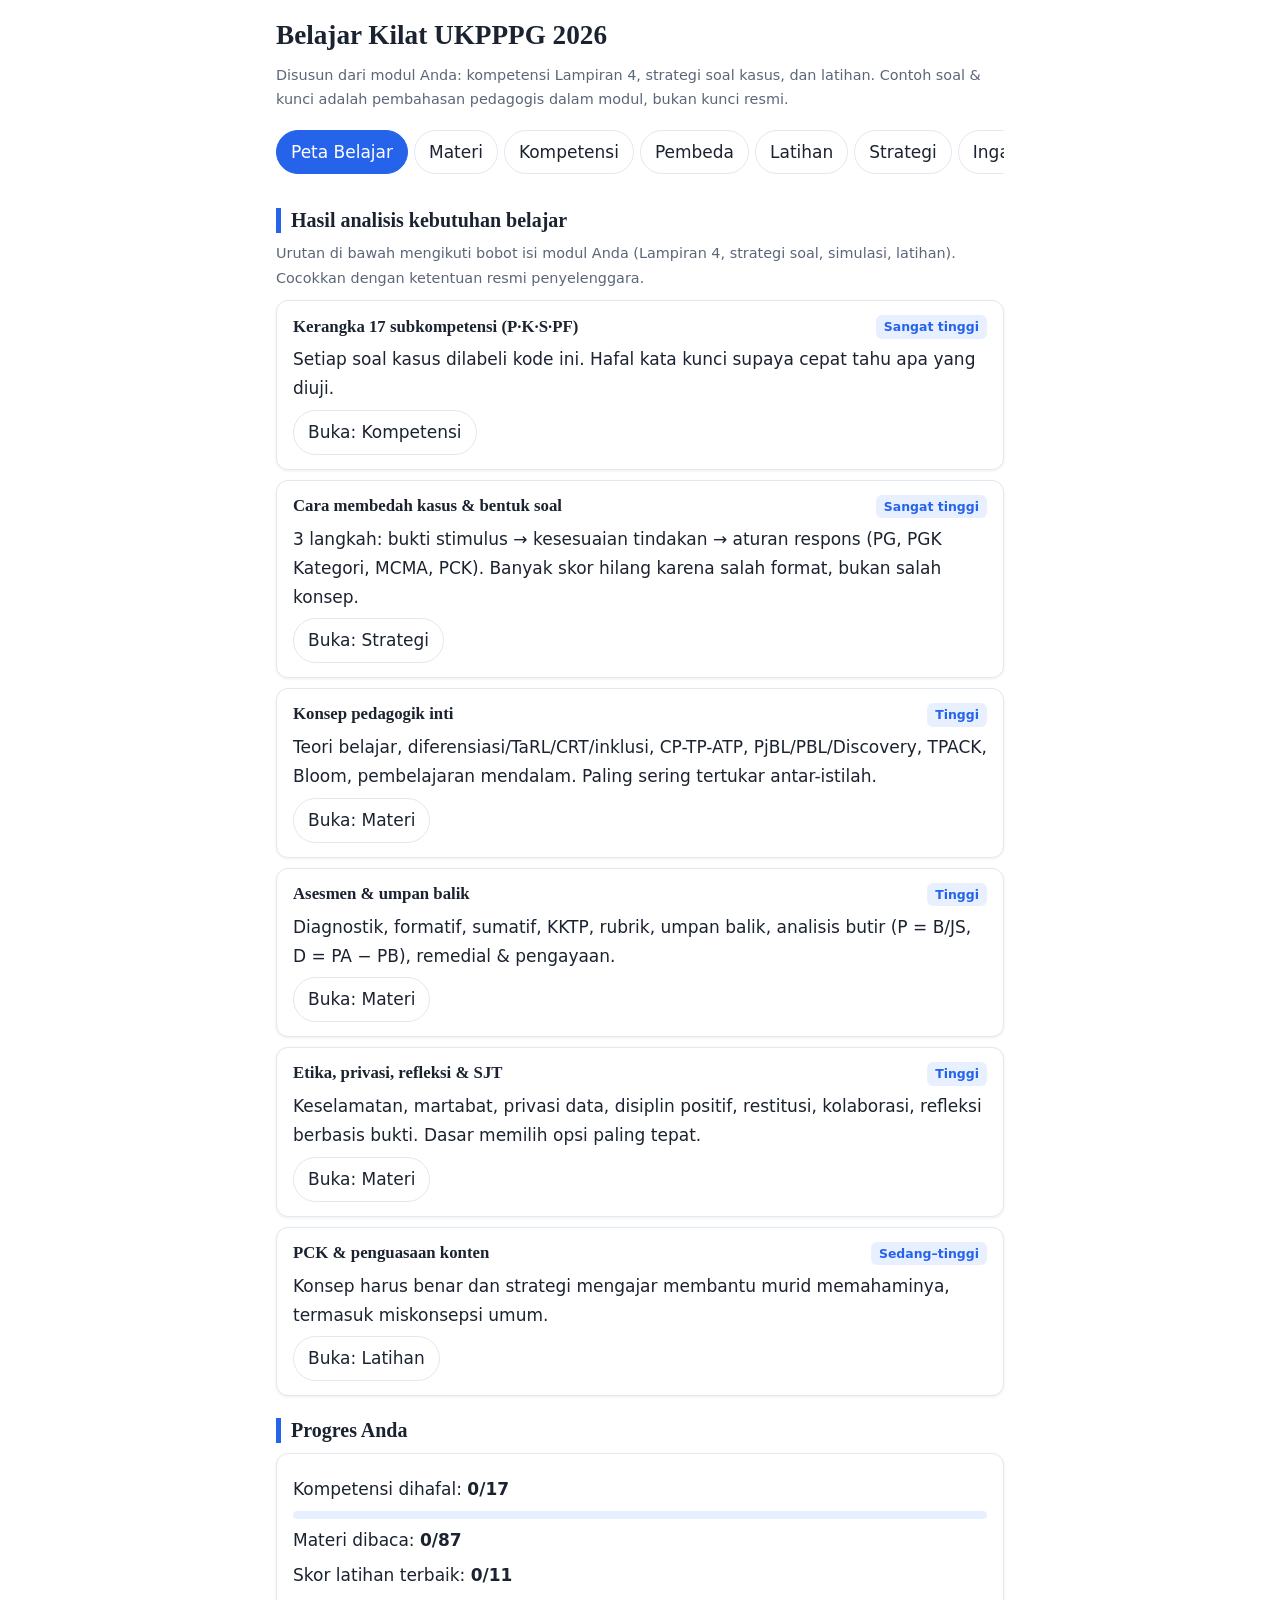
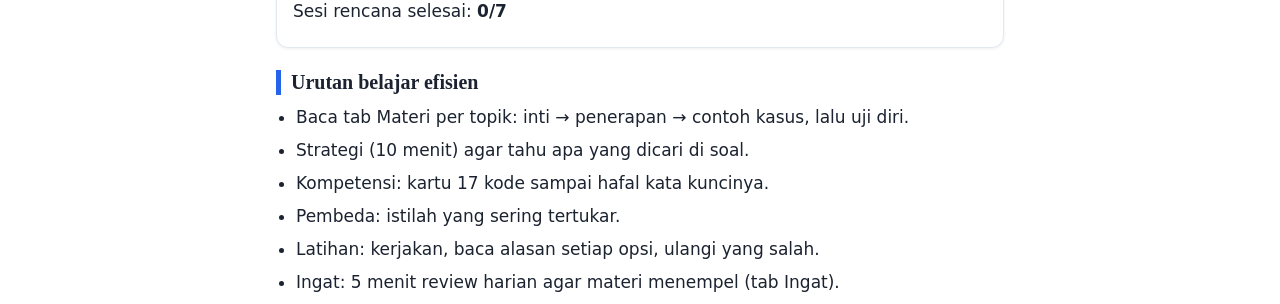
==== utbk.html @ c872ee2a "t" ====
<!doctype html>
<html lang="id"><head><meta charset="utf-8">
<meta name="viewport" content="width=device-width, initial-scale=1, viewport-fit=cover">
<title>Belajar Kilat UKPPPG 2026</title>
<style>
:root{--bg:#fff;--sf:#fff;--tx:#1b2330;--mu:#5b6678;--ac:#2563eb;--as:#e8f0ff;--bd:#e2e8f0;--ok:#15803d;--no:#b42318;--am:#fff8d6;color-scheme:light;box-sizing:border-box;padding-top:env(safe-area-inset-top,0px);padding-bottom:env(safe-area-inset-bottom,0px)}
*,*:before,*:after{box-sizing:inherit}
html{scroll-padding-top:env(safe-area-inset-top,0px)}
body{margin:0;background:#fff;color:var(--tx);font:17px/1.7 system-ui,-apple-system,"Segoe UI",Roboto,sans-serif}
main,header{max-width:760px;margin:0 auto;padding:0 16px}
h1,h2,h3{font-family:Georgia,"Times New Roman",serif;line-height:1.25;margin:.2em 0 .4em}
h1{font-size:1.7rem;margin-top:18px}h2{font-size:1.25rem;margin-top:22px}h3{font-size:1.05rem}
p{margin:.4em 0}.mu{color:var(--mu);font-size:.9rem}
nav{display:flex;gap:6px;overflow-x:auto;padding:12px 0}
nav button,.chip,.btn{font:inherit;border:1px solid var(--bd);background:var(--sf);color:var(--tx);border-radius:999px;padding:7px 14px;cursor:pointer;white-space:nowrap}
nav button[aria-selected="true"],.chip.on,.btn.p{background:var(--ac);color:var(--bg);border-color:var(--ac)}
:focus-visible{outline:3px solid var(--ac);outline-offset:2px}
.card{background:var(--sf);border:1px solid var(--bd);border-radius:12px;padding:14px 16px;margin:10px 0}
.row{display:flex;gap:8px;flex-wrap:wrap;align-items:center}
.bar{height:8px;background:var(--as);border-radius:9px;overflow:hidden}.bar i{display:block;height:100%;background:var(--ac)}
.tag{font-size:.78rem;border-radius:6px;padding:1px 8px;background:var(--as);color:var(--ac);font-weight:600}
.fc{min-height:150px;cursor:pointer;display:flex;flex-direction:column;justify-content:center;text-align:center;width:100%;font:inherit;color:var(--tx)}
.fc.back{background:var(--am)}.big{font-size:1.5rem;font-family:Georgia,serif;font-weight:700}
.opt{display:flex;gap:10px;align-items:flex-start;padding:10px 12px;margin:6px 0;border:1px solid var(--bd);border-radius:10px;cursor:pointer;background:var(--sf)}
.opt input{margin-top:5px}.opt.ok{border-color:var(--ok);background:color-mix(in srgb,var(--ok) 14%,var(--sf))}.opt.no{border-color:var(--no);background:color-mix(in srgb,var(--no) 14%,var(--sf))}
.exp{border-left:4px solid var(--ac);background:var(--as);padding:10px 12px;border-radius:0 8px 8px 0;margin-top:10px}
ul{padding-left:20px;margin:.4em 0}li{margin:.25em 0}
.wrap{overflow-x:auto}table{border-collapse:collapse;width:100%;font-size:.92rem}td,th{border:1px solid var(--bd);padding:6px 8px;text-align:left;vertical-align:top}
input[type=search]{width:100%;font:inherit;padding:10px 12px;border:1px solid var(--bd);border-radius:10px;background:var(--sf);color:var(--tx)}
.fc2{display:flex;flex-direction:column;gap:2px;width:100%;text-align:left;font:inherit;color:var(--tx);cursor:pointer}


.blk{--c:#64748b;--b:#f1f5f9;background:var(--b);border:1px solid color-mix(in srgb,var(--c) 25%,#fff);border-left:6px solid var(--c);border-radius:12px;padding:12px 14px;margin:14px 0}
.blk p{margin:.2em 0}.blk b:not(.lb){color:var(--c)}
.blk .lb{display:inline-block;background:var(--c);color:#fff;font-size:.8rem;font-weight:700;padding:2px 12px;border-radius:999px;margin-bottom:8px}
.blk.def{--c:#2563eb;--b:#eaf1ff}.blk.def p{font-size:1.06rem;font-weight:600}
.blk.tuj{--c:#7c3aed;--b:#f3edff}.blk.cara{--c:#d97706;--b:#fff4e1}.blk.contoh{--c:#15803d;--b:#e8f8ee}
.blk.cat{--c:#a16207;--b:#fff9d9}.blk.ok{--c:#15803d;--b:#e8f8ee}.blk.no{--c:#dc2626;--b:#feecec}
.blk:not([class*=" "]){--c:#0e7490;--b:#e4f6f9}
.def .lb::before{content:"\1F4A1  "}.tuj .lb::before{content:"\1F3AF  "}.cara .lb::before{content:"\1F6E0  "}
.contoh .lb::before{content:"\1F9E9  "}.cat .lb::before{content:"\1F4CC  "}.ok .lb::before{content:"\2705  "}.no .lb::before{content:"\26D4  "}
.blk ul{padding-left:20px}.blk li::marker{color:var(--c)}
.st{counter-reset:s;list-style:none;padding:0;margin:.3em 0}
.st li{counter-increment:s;position:relative;padding:3px 0 3px 38px;margin:8px 0}
.st li::before{content:counter(s);position:absolute;left:0;top:3px;width:28px;height:28px;border-radius:50%;background:var(--c);color:#fff;font-weight:700;text-align:center;line-height:28px;font-size:.85rem}
.lg{display:flex;flex-wrap:wrap;gap:6px;margin:10px 0;font-size:.78rem}.lg span{padding:2px 10px;border-radius:999px;font-weight:600}
.lg .def{background:#eaf1ff;color:#2563eb}.lg .tuj{background:#f3edff;color:#7c3aed}.lg .cara{background:#fff4e1;color:#b45309}.lg .contoh{background:#e8f8ee;color:#15803d}.lg .cat{background:#fff9d9;color:#a16207}
.hide .blk{filter:blur(7px);cursor:pointer}.hide .blk.rev{filter:none}.rd h4{margin:20px 0 4px;font-family:Georgia,serif;color:var(--ac)}
h2{border-left:5px solid var(--ac);padding-left:10px}.card{box-shadow:0 1px 3px rgba(15,23,42,.07)}
th{background:#eaf1ff;color:#1e40af}tr:nth-child(even) td{background:#f8fafc}td:first-child{font-weight:600}
.btn,nav button{min-height:44px}.chip{min-height:40px}.rd+.row .btn{flex:1}
@media(max-width:600px){h1{font-size:1.45rem}main,header{padding:0 14px}.opt{padding:12px}}
</style></head><body>
<header><h1>Belajar Kilat UKPPPG 2026</h1>
<p class="mu">Disusun dari modul Anda: kompetensi Lampiran 4, strategi soal kasus, dan latihan. Contoh soal & kunci adalah pembahasan pedagogis dalam modul, bukan kunci resmi.</p>
<nav id="nav" role="tablist"></nav></header>
<main id="v"></main>
<script>
var S={k:{},s:{},b:0};try{S=Object.assign(S,JSON.parse(localStorage.getItem("u26")||"{}"))}catch(e){}
function sv(){try{localStorage.setItem("u26",JSON.stringify(S))}catch(e){}}
var $=function(s){return document.querySelector(s)};

var A=[
["Kerangka 17 subkompetensi (P·K·S·PF)","Setiap soal kasus dilabeli kode ini. Hafal kata kunci supaya cepat tahu apa yang diuji.","Sangat tinggi","Kompetensi"],
["Cara membedah kasus & bentuk soal","3 langkah: bukti stimulus → kesesuaian tindakan → aturan respons (PG, PGK Kategori, MCMA, PCK). Banyak skor hilang karena salah format, bukan salah konsep.","Sangat tinggi","Strategi"],
["Konsep pedagogik inti","Teori belajar, diferensiasi/TaRL/CRT/inklusi, CP-TP-ATP, PjBL/PBL/Discovery, TPACK, Bloom, pembelajaran mendalam. Paling sering tertukar antar-istilah.","Tinggi","Materi"],
["Asesmen & umpan balik","Diagnostik, formatif, sumatif, KKTP, rubrik, umpan balik, analisis butir (P = B/JS, D = PA − PB), remedial & pengayaan.","Tinggi","Materi"],
["Etika, privasi, refleksi & SJT","Keselamatan, martabat, privasi data, disiplin positif, restitusi, kolaborasi, refleksi berbasis bukti. Dasar memilih opsi paling tepat.","Tinggi","Materi"],
["PCK & penguasaan konten","Konsep harus benar dan strategi mengajar membantu murid memahaminya, termasuk miskonsepsi umum.","Sedang–tinggi","Latihan"]];

var K=[
["P.1","Konseptual — kontekstual — reflektif","Murid menyusun, menguji, memperbaiki instruksi, bukan hafal definisi.","P"],
["P.2","Keragaman — kebutuhan — potensi — model pembelajaran","Dukungan berbeda, tujuan tetap sama.","P"],
["P.3","Berkesadaran — bermakna — menggembirakan","Pembuka dengan kasus nyata (mis. phishing fiktif).","P"],
["P.4","TIK kritis-kreatif — akses — pemahaman — literasi digital","Unplugged dulu bila perangkat terbatas; teknologi mengikuti tujuan.","P"],
["P.5","Karakteristik murid — sumber belajar — lingkungan — kearifan lokal","Foto/catatan sawah menggantikan kunjungan, tujuan tidak diganti.","P"],
["P.6","Asesmen berkelanjutan — kebutuhan — umpan balik — hasil belajar","Umpan balik spesifik dan privat, lalu cek ulang.","P"],
["K.1","Etika — keteladanan — spiritual, moral, emosional — keberagaman","Hentikan ejekan dengan tenang, pulihkan rasa aman.","K"],
["K.2","Refleksi — growth mindset — belajar sepanjang hayat","Telaah pola jawaban, ubah strategi, coba lagi.","K"],
["K.3","Keputusan konsisten — potensi — budaya belajar","Keputusan konsisten yang menumbuhkan budaya belajar murid.","K"],
["S.1","Komunikasi inklusif — empatik — efektif","Instruksi bertahap lisan + tulisan/visual, cek pemahaman.","S"],
["S.2","Kolaborasi — murid — pendidik — keluarga — masyarakat","Hubungi wali secara pribadi, koordinasi dengan wali kelas.","S"],
["S.3","Organisasi profesi — komunitas belajar — pengembangan profesi","MGMP, lesson study, berbagi praktik baik.","S"],
["PF.1","Tujuan pendidikan — satuan pendidikan","Rancangan selaras tujuan satuan pendidikan yang diampu.","PF"],
["PF.2","Penguasaan disiplin ilmu — materi mendalam","Konsep akurat, bedakan data/informasi/algoritma/program.","PF"],
["PF.3","Potensi dan kebutuhan murid — karakteristik materi — konteks lokal","Petakan kesiapan murid sebelum memilih strategi.","PF"],
["PF.4","Kurikulum — adaptif — kontekstual — perkembangan zaman","Adaptasi sumber & konteks, kompetensi sasaran dipertahankan.","PF"],
["PF.5","Praktik profesional — konseptual — empiris — kreatif — inovatif","Coba, kumpulkan bukti, perbaiki (mis. PTK).","PF"]];

var D=[
["Diferensiasi vs TaRL","Diferensiasi: sesuaikan konten, proses, produk, lingkungan. TaRL: mulai dari level kemampuan aktual; kelompok fleksibel."],
["CRT vs inklusi","CRT: menautkan belajar dengan budaya & pengalaman murid. Inklusi: menghilangkan hambatan agar semua dapat berpartisipasi."],
["PjBL vs PBL vs Discovery","PjBL: proyek/produk. PBL: penyelidikan masalah autentik. Discovery: menemukan konsep (stimulasi → generalisasi)."],
["Diagnostik vs formatif","Diagnostik: memetakan kondisi awal/kebutuhan. Formatif: memantau proses dan menentukan langkah berikutnya."],
["Formatif vs sumatif","Formatif memperbaiki proses belajar. Sumatif menilai capaian di akhir lingkup/periode."],
["Rubrik analitik vs holistik","Analitik: tiap kriteria dinilai terpisah. Holistik: satu penilaian kualitas keseluruhan."],
["Akomodasi vs modifikasi","Akomodasi: ubah akses/cara tanpa mengubah kompetensi inti. Modifikasi: ubah target/kompleksitas."],
["Refleksi vs PTK","Refleksi: meninjau praktik. PTK: penyelidikan sistematis (rencana–tindakan–pengamatan–refleksi) dengan data."],
["Disiplin positif vs restitusi","Disiplin positif: pendekatan luas pembinaan perilaku. Restitusi: strategi pemulihan di dalamnya."],
["CP vs TP vs ATP","CP: kompetensi akhir fase. TP: tujuan per pembelajaran. ATP: urutan TP menuju CP."],
["Pengukuran vs penilaian vs asesmen vs evaluasi","Skor → makna berdasar kriteria → pengumpulan & penggunaan bukti → penilaian mutu proses/program."],
["TPACK","CK materi + PK pedagogi + TK teknologi. Teknologi dipilih karena tujuan & cara belajar, bukan karena menarik."]];

var Q=[
["pg","Simulasi 1 · P.1, PF.2, PCK","Murid mengira massa tumbuhan terutama berasal dari tanah. Guru ingin murid merevisi penjelasannya berdasarkan bukti. Tindakan paling tepat:",
["Memberi definisi fotosintesis lalu meminta hafal persamaan reaksinya.","Membandingkan data massa kering tumbuhan dan perubahan massa tanah, memodelkan asal karbon, lalu meminta murid merevisi alasannya.","Meminta murid menggambar akar dan melabeli bagian penyerap air.","Membandingkan tinggi tanaman di dua pot lalu menyimpulkan asal massa.","Memberi kuis istilah untuk menentukan kelompok belajar."],[1],
"B memberi bukti empiris, model konsep, dan revisi alasan. A hafalan; C hanya akar/air; D tinggi tanaman tidak membuktikan asal massa; E tidak menangani miskonsepsi."],
["kat","Simulasi 2 · P.2, P.4 — pilih semua yang SESUAI","Sebagian murid berbagi gawai di rumah; seorang murid butuh dukungan memahami audio. Tindakan yang sesuai:",
["Menyiapkan transkrip dan versi cetak materi inti.","Mewajibkan semua murid mengunggah video pada jam yang sama dari rumah.","Menyediakan waktu dan perangkat sekolah bagi yang memerlukan.","Menilai pemahaman terutama dari kualitas penyuntingan video."],[0,2],
"A dan C memberi akses nyata. B mengabaikan perbedaan akses; D menilai editing, bukan pemahaman materi."],
["mc","Simulasi 3 · P.6, K.1, S.2 (MCMA) — pilih semua yang benar","Asesmen awal: beberapa murid kesulitan memahami bacaan. Pilih tindakan yang membantu murid sekaligus menjaga kerahasiaan hasil asesmen.",
["Memeriksa pola kesalahan dan memberi umpan balik individual yang spesifik.","Mengirim daftar nilai lengkap ke grup orang tua agar terdorong.","Menyepakati dukungan dengan wali murid terkait lewat percakapan pribadi.","Memberi latihan sesuai kesulitan dan mengecek pemahaman kembali.","Mengumumkan nama murid dengan nilai terendah agar giat."],[0,2,3],
"A, C, D: berbasis bukti, privat, ada tindak lanjut. B dan E membuka data pribadi dan mempermalukan."],
["pg","Simulasi 4 · P.5, PF.2, PF.4 (PCK)","Tujuan: murid menjelaskan perpindahan energi dalam ekosistem. Sekolah dekat sawah, tetapi kunjungan lapangan belum memungkinkan. Pilihan paling tepat:",
["Mengganti tujuan menjadi mengenali nama hewan di sawah.","Meminta murid menghafal satu rantai makanan dari buku.","Memakai foto dan catatan organisme sawah untuk menyusun model hubungan makan, lalu menjelaskan arah panah energi.","Membuat poster sawah, dinilai terutama kerapiannya.","Menayangkan video sawah dan mencatat organisme yang terlihat."],[2],
"C mempertahankan tujuan, memakai konteks lokal, dan meminta penjelasan konsep. Opsi lain mengganti tujuan, menghafal, atau menilai hal yang bukan kompetensi sasaran."],
["pg","Latihan · P.1, PF.2","Murid dapat menyalin pseudocode tetapi tidak bisa menjelaskan mengapa urutan langkah harus tepat. Tindakan paling tepat:",
["Menambah hafalan istilah algoritma.","Meminta murid menjalankan instruksi yang urutannya diubah, membandingkan hasil, lalu menjelaskan pengaruh urutan.","Menilai kerapian tulisan.","Mengganti materi menjadi sejarah komputer.","Meminta menyalin pseudocode lebih banyak."],[1],
"Masalahnya pemahaman urutan; B memberi pengalaman menguji konsep dan menuntun penjelasan sebab-akibat."],
["pg","Latihan · P.3","Pembuka paling bermakna untuk materi keamanan digital:",
["Membacakan seluruh definisi keamanan digital.","Menampilkan contoh pesan phishing fiktif, murid mengidentifikasi tanda bahaya, lalu guru menyampaikan tujuan.","Meminta murid menghafal istilah.","Menghukum murid yang pernah mengeklik tautan berbahaya.","Membuat poster tanpa diskusi."],[1],
"Kasus autentik mengaktifkan pengetahuan awal, relevan, dan mengarah ke tujuan; tidak menyalahkan murid."],
["pg","Latihan · K.1","Seorang murid mengejek jawaban temannya saat diskusi. Respons guru paling tepat:",
["Membalas ejekan agar jera.","Membiarkan karena hanya bercanda.","Menghentikan dengan tenang, menegaskan kesepakatan saling menghormati, dan memulihkan rasa aman murid yang diejek.","Mengumumkan kesalahannya di media sosial.","Mengeluarkan seluruh kelompok tanpa klarifikasi."],[2],
"Guru meneladani pengendalian emosi, menegakkan nilai hormat, melindungi murid tanpa mempermalukan."],
["pg","Latihan · K.2, PF.5","Sebagian besar murid keliru membedakan data dan informasi. Langkah reflektif terbaik:",
["Menyimpulkan murid tidak belajar.","Mengulang penjelasan yang sama dengan suara lebih keras.","Menelaah pola jawaban, memeriksa contoh dan strategi, meminta masukan, lalu mencoba representasi yang lebih tepat.","Menghapus indikator dari tujuan.","Memberi nilai nol tanpa tindak lanjut."],[2],
"Refleksi berbasis bukti mencari penyebab dan menguji perbaikan, bukan menyalahkan murid."],
["pg","Latihan · S.2, K.1","Seorang murid tidak mengumpulkan tugas karena kendala perangkat di rumah. Tindakan paling tepat:",
["Mengirim kondisi keluarga murid ke grup kelas.","Menghubungi wali secara pribadi bila perlu, berkoordinasi dengan wali kelas, dan menyepakati alternatif penyelesaian.","Mengumumkan nama murid di papan nilai.","Langsung menghukum tanpa mencari informasi.","Mengeluarkan murid dari kelas."],[1],
"Kolaborasi dengan pihak relevan, menjaga privasi, mencari dukungan realistis."],
["pg","Latihan · PF.2, P.1 (PCK)","Murid menganggap flowchart dan program komputer adalah hal yang sama. Respons paling tepat:",
["Mengatakan salah tanpa penjelasan.","Membandingkan flowchart (representasi visual alur logika) dengan program (instruksi yang dapat dieksekusi), lalu meminta murid menghubungkannya.","Meminta menghafal nama simbol.","Mengganti materi menjadi perangkat keras.","Menilai tulisan tangan."],[1],
"Guru meluruskan konsep lewat perbandingan representasi dan meminta murid membangun hubungan antarkonsep."],
["kat","Latihan · P.2, P.4 — pilih semua yang SESUAI","Beberapa murid tidak punya internet stabil di rumah. Tindakan yang sesuai:",
["Menyediakan materi yang dapat diunduh dan versi cetak.","Menilai penguasaan konsep dari kecepatan koneksi.","Menyediakan waktu akses perangkat sekolah.","Memberi tenggat dan cara pengumpulan alternatif yang wajar."],[0,2,3],
"A, C, D mengurangi hambatan akses tanpa mengubah tujuan. Koneksi bukan kompetensi yang dinilai."]];

var M={"P.1":"3P: Paham, Pakai, Pikirkan lagi","P.2":"Jalan beda, tujuan sama","P.3":"SMS: Sadar, Makna, Senang","P.4":"TIK = Akses + Dalam + Literasi digital","P.5":"4S: Siswa, Sumber, Sekitar, Setempat","P.6":"Asesmen bukan vonis: butuh → balik → hasil","K.1":"Teladan: etis dulu, emosi stabil","K.2":"Cermin → tumbuh → terus belajar","K.3":"Konsisten: keputusan + budaya belajar","S.1":"3E: Inklusif, Empatik, Efektif","S.2":"5 mitra: murid, guru, tendik, wali, masyarakat","S.3":"Komunitas & organisasi profesi","PF.1":"Tujuan sekolah yang diampu","PF.2":"Ilmu yang dalam dan kontekstual","PF.3":"Kenal murid + materi + lokal","PF.4":"Kurikulum luwes: adaptif, kontekstual","PF.5":"KEKI: Konseptual, Empiris, Kreatif, Inovatif"};
var TABS=["Peta Belajar","Materi","Kompetensi","Pembeda","Latihan","Strategi","Ingat"],tab=0;
function nav(){$("#nav").innerHTML=TABS.map(function(t,i){return '<button role="tab" aria-selected="'+(i==tab)+'" onclick="go('+i+')">'+t+'</button>'}).join("")}
function go(i){tab=i;nav();[peta,materi,komp,pemb,lat,strat,ingat][i]();scrollTo(0,0)}
function kc(){return Object.keys(S.k).filter(function(x){return S.k[x]}).length}

function peta(){
var pl=Object.keys(S.s).filter(function(x){return S.s[x]}).length;
$("#v").innerHTML='<h2>Hasil analisis kebutuhan belajar</h2><p class="mu">Urutan di bawah mengikuti bobot isi modul Anda (Lampiran 4, strategi soal, simulasi, latihan). Cocokkan dengan ketentuan resmi penyelenggara.</p>'+
A.map(function(a,i){return '<div class="card"><div class="row"><h3 style="margin:0;flex:1">'+a[0]+'</h3><span class="tag">'+a[2]+'</span></div><p>'+a[1]+'</p><button class="btn" onclick="go('+[2,5,1,1,1,4][i]+')">Buka: '+a[3]+'</button></div>'}).join("")+
'<h2>Progres Anda</h2><div class="card"><p>Kompetensi dihafal: <b>'+kc()+'/17</b></p><div class="bar"><i style="width:'+kc()/17*100+'%"></i></div><p>Materi dibaca: <b>'+mc()+'/'+T.length+'</b></p><p>Skor latihan terbaik: <b>'+S.b+'/'+Q.length+'</b></p><p>Sesi rencana selesai: <b>'+pl+'/7</b></p></div>'+
'<h2>Urutan belajar efisien</h2><ul><li>Baca tab Materi per topik: inti → penerapan → contoh kasus, lalu uji diri.</li><li>Strategi (10 menit) agar tahu apa yang dicari di soal.</li><li>Kompetensi: kartu 17 kode sampai hafal kata kuncinya.</li><li>Pembeda: istilah yang sering tertukar.</li><li>Latihan: kerjakan, baca alasan setiap opsi, ulangi yang salah.</li><li>Ingat: 5 menit review harian agar materi menempel (tab Ingat).</li></ul>'}

var fl=0,fs="Semua",fb=false;
function komp(){
var L=K.filter(function(x){return fs=="Semua"||x[3]==fs});if(fl>=L.length)fl=0;var c=L[fl];
$("#v").innerHTML='<h2>Kartu 17 subkompetensi</h2><div class="row">'+["Semua","P","K","S","PF"].map(function(r){return '<button class="chip '+(r==fs?"on":"")+'" onclick="fs=\''+r+'\';fl=0;fb=false;komp()">'+r+'</button>'}).join("")+'</div>'+
'<p class="mu">Kartu '+(fl+1)+' dari '+L.length+' · dihafal '+kc()+'/17. Ketuk kartu untuk membalik: tebak kata kuncinya dulu.</p>'+
'<button class="card fc '+(fb?"back":"")+'" onclick="fb=!fb;komp()" aria-label="Balik kartu">'+(fb?'<p><b>'+c[1]+'</b></p><p class="mu">Contoh: '+c[2]+'</p><p><b>Jembatan ingatan:</b> '+M[c[0]]+'</p>':'<span class="big">'+c[0]+'</span><span class="mu">Apa kata kuncinya?</span>')+'</button>'+
'<div class="row"><button class="btn" onclick="fl=(fl+L.length-1)%L.length;fb=false;komp()">Sebelumnya</button><button class="btn p" onclick="fl=(fl+1)%L.length;fb=false;komp()">Berikutnya</button><button class="btn" onclick="S.k[\''+c[0]+'\']=!S.k[\''+c[0]+'\'];sv();komp()">'+(S.k[c[0]]?"Batal hafal":"Tandai hafal")+'</button></div>'+
'<h2>Ranah</h2><ul><li><b>P</b> Pedagogik: mengelola pembelajaran berpusat pada murid.</li><li><b>K</b> Kepribadian: etis, matang, reflektif, teladan.</li><li><b>S</b> Sosial: komunikasi dan kolaborasi.</li><li><b>PF</b> Profesional: tujuan pendidikan, materi, kurikulum, pengembangan praktik.</li></ul>'}

function pemb(){
$("#v").innerHTML='<h2>Istilah yang sering tertukar</h2><p class="mu">Ketuk judul untuk melihat perbedaannya. Coba jelaskan dulu dengan kata sendiri.</p>'+
D.map(function(d){return '<details class="card"><summary><b>'+d[0]+'</b></summary><p>'+d[1]+'</p></details>'}).join("")+
'<h2>Rumus asesmen</h2><div class="wrap"><table><tr><th>Rumus</th><th>Tafsiran</th></tr><tr><td>P = B ÷ JS</td><td>0,00–0,30 sukar; 0,31–0,70 sedang; 0,71–1,00 mudah</td></tr><tr><td>D = PA − PB</td><td>≤0,20 jelek; 0,21–0,40 cukup; 0,41–0,70 baik; ≥0,71 sangat baik; negatif: periksa kunci/redaksi</td></tr><tr><td>Nilai = skor ÷ maks × 100</td><td>Tetap tafsirkan terhadap kriteria kompetensi</td></tr></table></div><p class="mu">Klasifikasi dapat berbeda menurut pedoman yang digunakan.</p>'}

var qi=0,qa=[],qd=false,qp=[];
function lat(){
if(qi>=Q.length){var sc=qa.filter(function(x){return x}).length;if(sc>S.b){S.b=sc;sv()}
$("#v").innerHTML='<h2>Skor: '+sc+'/'+Q.length+'</h2><div class="card"><p>Soal yang salah:</p><ul>'+(Q.map(function(q,i){return qa[i]?"":'<li>'+q[1]+'</li>'}).join("")||"<li>Tidak ada. Bagus!</li>")+'</ul></div><button class="btn p" onclick="qi=0;qa=[];qd=false;lat()">Ulangi dari awal</button>';return}
var q=Q[qi],m=q[0]!="pg";
$("#v").innerHTML='<h2>Soal '+(qi+1)+' dari '+Q.length+'</h2><div class="bar"><i style="width:'+qi/Q.length*100+'%"></i></div><p class="mu">'+q[1]+'</p><p>'+q[2]+'</p>'+
(m?'<p class="mu">'+(q[0]=="kat"?"Centang pernyataan yang sesuai.":"Centang semua jawaban yang benar.")+'</p>':"")+
'<div>'+q[3].map(function(o,i){return '<label class="opt" id="o'+i+'"><input type="'+(m?"checkbox":"radio")+'" name="a" value="'+i+'" '+(qd?"disabled":"")+'><span>'+String.fromCharCode(65+i)+'. '+o+'</span></label>'}).join("")+'</div>'+
'<div id="fb"></div><button class="btn p" id="bt" onclick="'+(qd?"nx()":"chk()")+'">'+(qd?"Soal berikutnya":"Periksa jawaban")+'</button>'}
function chk(){var q=Q[qi],sel=[].slice.call(document.querySelectorAll("input[name=a]:checked")).map(function(e){return +e.value});
if(!sel.length){$("#fb").innerHTML='<p style="color:var(--no)">Pilih minimal satu jawaban dulu.</p>';return}
var okk=sel.length==q[4].length&&sel.every(function(s){return q[4].indexOf(s)>-1});qa[qi]=okk;qd=true;
q[3].forEach(function(o,i){var e=$("#o"+i),c=q[4].indexOf(i)>-1,s=sel.indexOf(i)>-1;e.querySelector("input").disabled=true;if(c)e.className="opt ok";else if(s)e.className="opt no"});
$("#fb").innerHTML='<div class="exp"><b>'+(okk?"Tepat.":"Belum tepat.")+'</b> Kunci: '+q[4].map(function(i){return String.fromCharCode(65+i)}).join(", ")+'. '+q[5]+'</div>';
$("#bt").textContent=qi==Q.length-1?"Lihat skor":"Soal berikutnya";$("#bt").setAttribute("onclick","nx()")}
function nx(){qi++;qd=false;lat()}

var PL=["Empat ranah kompetensi: jelaskan P, K, S, PF dengan kata sendiri.","Pedagogik P.1–P.6: buat satu contoh kasus kelas tiap kode.","Kepribadian K.1–K.3 dan Sosial S.1–S.3: latih respons etis dan komunikasi.","Profesional PF.1–PF.5: hubungkan tujuan, materi, murid, kurikulum.","PCK dan bentuk soal: PG, PGK Kategori, MCMA.","Simulasi: kerjakan 4 kasus tanpa melihat pembahasan.","Latihan penuh, catat kelemahan, susun rencana penguatan."];
function strat(){
$("#v").innerHTML='<h2>3 langkah membaca soal kasus</h2><div class="card"><ol><li><b>Bukti dalam stimulus:</b> tandai tujuan, kondisi murid, kendala, dan kata kunci seperti “langkah pertama” atau “paling tepat”.</li><li><b>Kesesuaian tindakan:</b> apakah menyentuh akar masalah dan tujuan? Pada PCK, cek ketepatan konsep.</li><li><b>Aturan respons:</b> PG = satu opsi; PGK Kategori = nilai tiap pernyataan; MCMA = pilih semua yang benar, uji tiap opsi.</li></ol></div>'+
'<h2>Opsi yang biasanya keliru</h2><ul><li>Mengganti tujuan hanya karena kegiatan sulit dilakukan.</li><li>Menilai hal yang bukan kompetensi sasaran (kerapian, kualitas editing, kecepatan koneksi).</li><li>Mempermalukan murid, membuka nilai atau data pribadi.</li><li>Mewajibkan perangkat/internet tanpa alternatif.</li><li>Hanya hafalan saat kasus meminta pemahaman atau revisi alasan.</li><li>Aktivitas ramai tanpa bukti belajar yang relevan.</li></ul>'+
'<h2>Kerangka SJT</h2><div class="card"><ol><li>Pahami fakta (pisahkan fakta dan dugaan).</li><li>Prioritaskan keselamatan.</li><li>Pahami kebutuhan pihak terdampak, jaga privasi.</li><li>Pilih tindakan profesional: adil, etis, sesuai aturan, proporsional.</li><li>Tindak lanjuti dan pantau.</li></ol><p class="mu">Kekerasan, pelecehan, atau ancaman keselamatan: ikuti mekanisme perlindungan dan pelaporan, bukan dialog saja.</p></div>'+
'<h2>Kerangka jawaban uraian</h2><div class="card"><p>“Saya akan <i>(tindakan)</i> karena <i>(bukti masalah)</i>. Tindakan ini tetap mengarah pada <i>(tujuan)</i>, menyediakan <i>(dukungan)</i>, dan menghasilkan bukti berupa <i>(hasil kerja/observasi)</i>. Setelah itu saya akan <i>(umpan balik/tindak lanjut)</i> dengan menjaga <i>(privasi/keadilan/keselamatan)</i>.”</p></div>'+
'<h2>Rencana 7 sesi</h2>'+PL.map(function(p,i){return '<label class="opt"><input type="checkbox" '+(S.s[i]?"checked":"")+' onchange="S.s['+i+']=this.checked;sv()"><span><b>Sesi '+(i+1)+'.</b> '+p+'</span></label>'}).join("")}
var rq=null,rb=false,tq=0,IV=[0,1,3,7,14];
function td(){return Math.floor(Date.now()/864e5)}
function allc(){return K.map(function(x){return{id:x[0],q:"Apa kata kunci "+x[0]+"?",a:x[1]+" · Jembatan: "+M[x[0]]}}).concat(D.map(function(x){return{id:x[0],q:"Bedakan: "+x[0],a:x[1]}}))}
function ingat(){
$("#v").innerHTML='<h2>Cara belajar agar materi menempel</h2><div class="card"><ul><li><b>Ingat dulu, baru intip.</b> Menebak dari ingatan lebih kuat daripada membaca ulang.</li><li><b>Ulang berjarak.</b> Review 5 menit tiap hari (jeda 1, 3, 7, 14 hari) lebih awet daripada belajar maraton.</li><li><b>Jelaskan dengan kata sendiri</b> seolah mengajar teman.</li><li><b>Campur topik</b> (P, K, S, PF) saat latihan agar terbiasa membedakan.</li><li><b>Tulis alasan</b> mengapa tiap opsi benar atau salah.</li><li><b>Fokus 25 menit, istirahat 5 menit.</b></li></ul></div><h2>Review harian</h2><div id="rv"></div><h2>Tebak kode</h2><div id="tk"></div>';rvr();tkr()}
function rvr(){var t=td(),L=allc();
if(!rq)rq=L.filter(function(c){var s=S.l&&S.l[c.id];return !s||s.d<=t}).slice(0,12).map(function(c){return c.id});
var el=$("#rv");
if(!rq.length){var m=L.filter(function(c){return S.l&&S.l[c.id]&&S.l[c.id].b>=3}).length;el.innerHTML='<div class="card"><p><b>Review hari ini selesai.</b> Kartu yang sudah kuat: '+m+'/'+L.length+'. Kembali besok untuk ulangan berikutnya.</p></div>';return}
var c=L.filter(function(x){return x.id==rq[0]})[0];
el.innerHTML='<p class="mu">Sisa '+rq.length+' kartu. Jawab di kepala dulu, lalu balik kartunya.</p><button class="card fc '+(rb?"back":"")+'" onclick="rb=!rb;rvr()">'+(rb?'<p>'+c.a+'</p>':'<span class="big" style="font-size:1.2rem">'+c.q+'</span>')+'</button>'+(rb?'<div class="row"><button class="btn" onclick="rate(0)">Lupa</button><button class="btn" onclick="rate(1)">Ragu</button><button class="btn p" onclick="rate(2)">Ingat</button></div>':'')}
function rate(r){var id=rq.shift(),st=(S.l=S.l||{})[id]||{b:0};if(r==0){st.b=0;rq.push(id)}else if(r==1)st.b=Math.max(st.b,1);else st.b=Math.min(st.b+1,4);st.d=td()+IV[st.b];S.l[id]=st;sv();rb=false;rvr()}
function tkr(){var i=Math.floor(Math.random()*K.length),o=[i];while(o.length<4){var j=Math.floor(Math.random()*K.length);if(o.indexOf(j)<0)o.push(j)}
o.sort(function(){return Math.random()-.5});tq=i;
$("#tk").innerHTML='<div class="card"><p class="mu">Kata kunci ini milik kode apa?</p><p><b>'+K[i][1]+'</b></p><div class="row">'+o.map(function(j){return '<button class="chip" onclick="tp('+j+')">'+K[j][0]+'</button>'}).join("")+'</div><p id="tr"></p></div>'}
function tp(j){var n=' <button class="btn p" onclick="tkr()">Soal lain</button>';$("#tr").innerHTML=j==tq?'<b style="color:var(--ok)">Benar.</b> '+M[K[j][0]]+n:'<b style="color:var(--no)">Belum.</b> Jawaban: '+K[tq][0]+'. '+M[K[tq][0]]+n}
var T=[{"g": "I", "t": "1. Teori perkembangan kognitif Jean Piaget", "h": "<div class=\"blk def\"><b class=\"lb\">Inti / pengertian<\/b><p>Teori Piaget menjelaskan bahwa cara berpikir anak berkembang melalui tahapan. Anak membangun pengetahuan dengan berinteraksi dengan lingkungan.<\/p><\/div><div class=\"blk tuj\"><b class=\"lb\">Tujuan &amp; manfaat<\/b><p>Membantu guru memilih tingkat abstraksi, media, dan aktivitas yang sesuai dengan perkembangan berpikir siswa.<\/p><\/div><div class=\"blk cara\"><b class=\"lb\">Cara penerapan<\/b><p>Kenali tahap perkembangan secara umum; gunakan benda konkret untuk konsep yang masih abstrak; berikan kesempatan mencoba, mengelompokkan, membandingkan, dan menyimpulkan.<\/p><\/div><div class=\"blk contoh\"><b class=\"lb\">Contoh kasus<\/b><p>Saat mengajarkan algoritma kepada siswa SMP, guru menggunakan kartu instruksi dan simulasi gerak sebelum meminta siswa menulis pseudocode. Aktivitas konkret menjadi jembatan menuju pemikiran abstrak.<\/p><\/div><div class=\"blk cat\"><b class=\"lb\">Catatan<\/b><p>Tahap usia Piaget adalah gambaran umum, bukan label kaku. Kemampuan setiap anak dapat berbeda.<\/p><\/div><div class=\"wrap\"><table><tr><th><b>Konsep<\/b><\/th><th><b>Makna<\/b><\/th><th><b>Contoh di kelas<\/b><\/th><\/tr><tr><td>Skema<\/td><td>Kerangka pengetahuan yang dimiliki seseorang.<\/td><td>Siswa memiliki skema bahwa algoritma adalah urutan langkah.<\/td><\/tr><tr><td>Asimilasi<\/td><td>Informasi baru dimasukkan ke skema yang sudah ada.<\/td><td>Siswa mengenali resep sebagai contoh urutan instruksi.<\/td><\/tr><tr><td>Akomodasi<\/td><td>Skema diubah karena informasi baru tidak cocok.<\/td><td>Siswa memahami bahwa algoritma juga dapat memuat percabangan.<\/td><\/tr><tr><td>Ekuilibrasi<\/td><td>Proses menyeimbangkan asimilasi dan akomodasi.<\/td><td>Siswa memperbaiki pemahamannya setelah membandingkan beberapa algoritma.<\/td><\/tr><\/table><\/div><div class=\"wrap\"><table><tr><th><b>Tahap<\/b><\/th><th><b>Perkiraan usia<\/b><\/th><th><b>Karakteristik umum<\/b><\/th><th><b>Implikasi pembelajaran<\/b><\/th><\/tr><tr><td>Sensorimotor<\/td><td>0–2 tahun<\/td><td>Belajar melalui indra dan gerak.<\/td><td>Eksplorasi sensorimotor; umumnya konteks PAUD awal.<\/td><\/tr><tr><td>Praoperasional<\/td><td>2–7 tahun<\/td><td>Bahasa dan simbol berkembang; berpikir masih intuitif.<\/td><td>Gunakan gambar, permainan, dan contoh konkret.<\/td><\/tr><tr><td>Operasional konkret<\/td><td>7–11 tahun<\/td><td>Logika berkembang untuk objek/situasi konkret.<\/td><td>Gunakan manipulatif, tabel, benda, dan demonstrasi.<\/td><\/tr><tr><td>Operasional formal<\/td><td>11 tahun ke atas<\/td><td>Mulai mampu berpikir abstrak dan hipotetis.<\/td><td>Gunakan hipotesis, variabel, algoritma, dan pemecahan masalah.<\/td><\/tr><\/table><\/div>"}, {"g": "I", "t": "2. Teori sosiokultural Lev Vygotsky", "h": "<div class=\"blk def\"><b class=\"lb\">Inti / pengertian<\/b><p>Vygotsky menekankan bahwa perkembangan berpikir dibentuk melalui interaksi sosial, bahasa, budaya, dan bantuan dari orang yang lebih mampu.<\/p><\/div><div class=\"blk tuj\"><b class=\"lb\">Tujuan &amp; manfaat<\/b><p>Mendorong guru menggunakan diskusi, kerja kelompok, pemodelan, dan bantuan bertahap.<\/p><\/div><div class=\"blk cara\"><b class=\"lb\">Cara penerapan<\/b><p>Identifikasi kemampuan yang dapat dilakukan siswa sendiri; tentukan tugas sedikit di atas kemampuan mandiri; berikan bantuan; kurangi bantuan saat siswa semakin mampu.<\/p><\/div><div class=\"blk contoh\"><b class=\"lb\">Contoh kasus<\/b><p>Siswa belum dapat membuat diagram alir sendiri. Guru memberi contoh satu langkah, teman sebaya memberi petunjuk, lalu siswa menyelesaikan diagram berikutnya secara mandiri.<\/p><\/div><div class=\"blk cat\"><b class=\"lb\">Catatan<\/b><p>ZPD bukan sekadar tugas yang mudah atau sangat sulit, melainkan rentang tugas yang dapat diselesaikan dengan bantuan.<\/p><\/div><div class=\"wrap\"><table><tr><th><b>Istilah<\/b><\/th><th><b>Penjelasan<\/b><\/th><th><b>Contoh<\/b><\/th><\/tr><tr><td>ZPD<\/td><td>Zona antara kemampuan mandiri dan kemampuan yang dapat dicapai dengan bantuan.<\/td><td>Siswa dapat membuat algoritma sederhana dengan petunjuk guru.<\/td><\/tr><tr><td>Scaffolding<\/td><td>Dukungan sementara yang dikurangi bertahap.<\/td><td>Contoh lengkap → petunjuk sebagian → latihan mandiri.<\/td><\/tr><tr><td>MKO<\/td><td>Orang yang lebih menguasai pengetahuan/keterampilan tertentu.<\/td><td>Guru, tutor, atau teman sebaya yang kompeten.<\/td><\/tr><tr><td>Bahasa dan interaksi<\/td><td>Alat berpikir dan membangun pemahaman.<\/td><td>Siswa menjelaskan alasan urutan algoritma kepada kelompok.<\/td><\/tr><\/table><\/div>"}, {"g": "I", "t": "3. Teori belajar Jerome Bruner", "h": "<div class=\"blk def\"><b class=\"lb\">Inti / pengertian<\/b><p>Bruner menjelaskan representasi pengetahuan melalui tiga cara: enaktif, ikonik, dan simbolik. Ia juga mendukung pembelajaran penemuan dengan bimbingan yang tepat.<\/p><\/div><div class=\"blk tuj\"><b class=\"lb\">Tujuan &amp; manfaat<\/b><p>Membantu guru menyajikan materi dari pengalaman langsung menuju gambar lalu simbol atau abstraksi.<\/p><\/div><div class=\"blk cara\"><b class=\"lb\">Cara penerapan<\/b><p>Mulai dengan aktivitas manipulasi atau praktik; tampilkan representasi visual; lanjutkan ke istilah, rumus, kode, atau simbol; ajukan pertanyaan pemandu.<\/p><\/div><div class=\"blk contoh\"><b class=\"lb\">Contoh kasus<\/b><p>Untuk konsep percabangan: siswa memainkan permainan &#x27;jika hujan maka buka payung&#x27; (enaktif), melihat diagram alir (ikonik), lalu menulis IF–ELSE (simbolik).<\/p><\/div><div class=\"wrap\"><table><tr><th><b>Representasi<\/b><\/th><th><b>Makna<\/b><\/th><th><b>Contoh Informatika<\/b><\/th><\/tr><tr><td>Enaktif<\/td><td>Memahami melalui tindakan atau manipulasi.<\/td><td>Siswa memeragakan instruksi algoritma.<\/td><\/tr><tr><td>Ikonik<\/td><td>Memahami melalui gambar atau visual.<\/td><td>Siswa membaca flowchart.<\/td><\/tr><tr><td>Simbolik<\/td><td>Memahami melalui bahasa, angka, atau simbol.<\/td><td>Siswa menulis pseudocode atau kode program.<\/td><\/tr><\/table><\/div>"}, {"g": "I", "t": "4. Teori belajar bermakna David Ausubel", "h": "<div class=\"blk def\"><b class=\"lb\">Inti / pengertian<\/b><p>Belajar bermakna terjadi ketika informasi baru dihubungkan secara terstruktur dengan pengetahuan yang telah dimiliki siswa.<\/p><\/div><div class=\"blk tuj\"><b class=\"lb\">Tujuan &amp; manfaat<\/b><p>Membantu siswa memahami hubungan antarkonsep, bukan sekadar menghafal.<\/p><\/div><div class=\"blk cara\"><b class=\"lb\">Cara penerapan<\/b><p>Gali pengetahuan awal; gunakan pengatur awal (advance organizer) seperti peta konsep atau gambaran besar; hubungkan materi baru dengan pengalaman yang sudah dikenal.<\/p><\/div><div class=\"blk contoh\"><b class=\"lb\">Contoh kasus<\/b><p>Sebelum belajar basis data, guru mengajak siswa membahas daftar kontak telepon. Dari nama dan nomor yang tersusun, siswa mengenali konsep tabel, kolom, baris, dan data.<\/p><\/div>"}, {"g": "I", "t": "5. Perkembangan moral: Jean Piaget", "h": "<div class=\"blk def\"><b class=\"lb\">Inti / pengertian<\/b><p>Piaget menjelaskan perubahan pemahaman anak tentang aturan, niat, tanggung jawab, dan keadilan.<\/p><\/div><div class=\"blk tuj\"><b class=\"lb\">Tujuan &amp; manfaat<\/b><p>Membantu guru membina perilaku dengan dialog dan pemahaman alasan di balik aturan.<\/p><\/div><div class=\"blk cara\"><b class=\"lb\">Cara penerapan<\/b><p>Untuk siswa yang lebih muda, jelaskan aturan secara konsisten; ajak siswa yang lebih matang berdiskusi tentang alasan, kesepakatan, dan dampak tindakan.<\/p><\/div><div class=\"blk contoh\"><b class=\"lb\">Contoh kasus<\/b><p>Saat terjadi pelanggaran aturan kerja kelompok, guru tidak hanya menyebut &#x27;aturan dilanggar&#x27;, tetapi mengajak siswa memahami dampaknya terhadap anggota kelompok.<\/p><\/div><div class=\"wrap\"><table><tr><th><b>Tahap<\/b><\/th><th><b>Ciri umum<\/b><\/th><th><b>Contoh<\/b><\/th><\/tr><tr><td>Moralitas heteronom<\/td><td>Aturan dianggap tetap dan ditentukan otoritas; akibat tindakan sangat diperhatikan.<\/td><td>Siswa menganggap semua pelanggaran harus mendapat hukuman yang sama.<\/td><\/tr><tr><td>Moralitas otonom<\/td><td>Mulai memahami bahwa aturan merupakan kesepakatan dan niat serta keadilan perlu dipertimbangkan.<\/td><td>Siswa berdiskusi mengubah aturan kelompok agar adil bagi semua.<\/td><\/tr><\/table><\/div>"}, {"g": "I", "t": "6. Perkembangan moral Lawrence Kohlberg", "h": "<div class=\"blk def\"><b class=\"lb\">Inti / pengertian<\/b><p>Kohlberg menjelaskan perkembangan penalaran moral melalui tiga tingkat dan enam tahap.<\/p><\/div><div class=\"blk tuj\"><b class=\"lb\">Tujuan &amp; manfaat<\/b><p>Membantu guru memahami alasan yang digunakan siswa ketika menentukan benar atau salah.<\/p><\/div><div class=\"blk cara\"><b class=\"lb\">Cara penerapan<\/b><p>Gunakan dilema moral yang aman dan sesuai usia; minta siswa menjelaskan alasan; fasilitasi diskusi dari sudut pandang berbeda tanpa mempermalukan.<\/p><\/div><div class=\"blk contoh\"><b class=\"lb\">Contoh kasus<\/b><p>Siswa menemukan temannya menyontek. Guru mengajak kelas membahas kejujuran, aturan, kepercayaan, dan dampak terhadap orang lain.<\/p><\/div><div class=\"wrap\"><table><tr><th><b>Tingkat/tahap<\/b><\/th><th><b>Orientasi penalaran<\/b><\/th><th><b>Contoh alasan siswa<\/b><\/th><\/tr><tr><td>Prakonvensional 1 — hukuman<\/td><td>Menghindari hukuman.<\/td><td>Saya tidak menyontek karena takut dihukum.<\/td><\/tr><tr><td>Prakonvensional 2 — kepentingan diri<\/td><td>Pertukaran atau keuntungan pribadi.<\/td><td>Saya membantu jika nanti saya juga dibantu.<\/td><\/tr><tr><td>Konvensional 3 — hubungan baik<\/td><td>Ingin diterima dan dianggap baik.<\/td><td>Saya jujur agar teman percaya kepada saya.<\/td><\/tr><tr><td>Konvensional 4 — aturan dan ketertiban<\/td><td>Menjaga aturan dan sistem.<\/td><td>Menyontek melanggar aturan yang berlaku.<\/td><\/tr><tr><td>Pascakonvensional 5 — kontrak sosial<\/td><td>Memahami aturan sebagai kesepakatan untuk melindungi hak.<\/td><td>Aturan dibuat untuk menjaga keadilan dan dapat ditinjau secara bertanggung jawab.<\/td><\/tr><tr><td>Pascakonvensional 6 — prinsip universal<\/td><td>Berpegang pada prinsip etis universal.<\/td><td>Kejujuran dan martabat manusia harus dihormati.<\/td><\/tr><\/table><\/div><p>Catatan: Tahap Kohlberg menggambarkan pola penalaran, bukan cap permanen pada seseorang. Jangan menyimpulkan tahap moral siswa hanya dari satu jawaban.<\/p>"}, {"g": "I", "t": "7. Etika kepedulian Carol Gilligan", "h": "<div class=\"blk def\"><b class=\"lb\">Inti / pengertian<\/b><p>Gilligan menyoroti pentingnya kepedulian, hubungan, tanggung jawab, dan konteks ketika seseorang membuat keputusan moral.<\/p><\/div><div class=\"blk tuj\"><b class=\"lb\">Tujuan &amp; manfaat<\/b><p>Mengingatkan guru agar keputusan tidak hanya berorientasi aturan, tetapi juga mempertimbangkan relasi dan kebutuhan pihak terdampak.<\/p><\/div><div class=\"blk cara\"><b class=\"lb\">Cara penerapan<\/b><p>Dengarkan pihak yang terlibat; pahami konteks; cari solusi yang menjaga keselamatan, keadilan, dan kepedulian.<\/p><\/div><div class=\"blk contoh\"><b class=\"lb\">Contoh kasus<\/b><p>Ketika siswa mengucilkan teman, guru memulihkan hubungan, memastikan siswa yang terdampak aman, dan membimbing pelaku memahami dampak perilakunya.<\/p><\/div>"}, {"g": "I", "t": "8. Karakteristik dan kebutuhan peserta didik", "h": "<p>Karakteristik peserta didik adalah ciri, kondisi, pengalaman, dan kebutuhan yang memengaruhi cara mereka belajar. Guru perlu mengenalinya melalui asesmen, observasi, dialog, dan komunikasi dengan keluarga bila relevan.<\/p><div class=\"wrap\"><table><tr><th><b>Aspek<\/b><\/th><th><b>Hal yang diperhatikan<\/b><\/th><th><b>Contoh penerapan<\/b><\/th><\/tr><tr><td>Fisik dan motorik<\/td><td>Kondisi kesehatan, koordinasi, akses gerak.<\/td><td>Atur posisi duduk dan akses perangkat.<\/td><\/tr><tr><td>Kognitif<\/td><td>Pengetahuan awal, penalaran, pemecahan masalah.<\/td><td>Berikan tugas bertahap dan pertanyaan penuntun.<\/td><\/tr><tr><td>Sosial-emosional<\/td><td>Interaksi, regulasi emosi, rasa aman.<\/td><td>Buat kesepakatan kelas dan budaya saling menghargai.<\/td><\/tr><tr><td>Bahasa/komunikasi<\/td><td>Bahasa yang dikuasai dan cara berkomunikasi.<\/td><td>Gunakan instruksi sederhana, visual, atau alternatif komunikasi.<\/td><\/tr><tr><td>Minat dan motivasi<\/td><td>Topik yang menarik dan alasan belajar.<\/td><td>Gunakan konteks permainan, musik, olahraga, atau lingkungan.<\/td><\/tr><tr><td>Latar belakang budaya<\/td><td>Pengalaman, bahasa, tradisi, lingkungan.<\/td><td>Gunakan contoh kontekstual yang tidak stereotip.<\/td><\/tr><tr><td>Kesiapan belajar<\/td><td>Penguasaan prasyarat dan dukungan yang dibutuhkan.<\/td><td>Lakukan asesmen awal sebelum unit baru.<\/td><\/tr><\/table><\/div>"}, {"g": "I", "t": "9. Pembelajaran berdiferensiasi", "h": "<div class=\"blk def\"><b class=\"lb\">Inti / pengertian<\/b><p>Pembelajaran berdiferensiasi adalah pendekatan yang secara sadar menyesuaikan pengalaman belajar berdasarkan kesiapan, minat, dan profil belajar peserta didik.<\/p><\/div><div class=\"blk tuj\"><b class=\"lb\">Tujuan &amp; manfaat<\/b><p>Memberi akses dan tantangan yang sesuai agar setiap siswa dapat mencapai tujuan esensial.<\/p><\/div><div class=\"blk cara\"><b class=\"lb\">Cara penerapan<\/b><p>Lakukan asesmen awal; tetapkan tujuan yang sama atau kompetensi esensial yang jelas; variasikan dukungan, sumber, proses, atau cara menunjukkan pemahaman; pantau kemajuan.<\/p><\/div><div class=\"blk contoh\"><b class=\"lb\">Contoh kasus<\/b><p>Dalam materi data, semua siswa belajar menafsirkan data. Sebagian menggunakan tabel sederhana dengan panduan, sebagian menganalisis grafik, dan siswa yang siap membandingkan dua kumpulan data.<\/p><\/div><div class=\"wrap\"><table><tr><th><b>Dimensi<\/b><\/th><th><b>Apa yang disesuaikan?<\/b><\/th><th><b>Contoh<\/b><\/th><\/tr><tr><td>Konten<\/td><td>Materi, sumber, tingkat kompleksitas atau cara mengakses informasi.<\/td><td>Teks ringkas, video berteks, dan bacaan lebih mendalam.<\/td><\/tr><tr><td>Proses<\/td><td>Aktivitas dan dukungan saat belajar.<\/td><td>Latihan terbimbing, diskusi, simulasi, atau eksplorasi mandiri.<\/td><\/tr><tr><td>Produk<\/td><td>Cara siswa menunjukkan pemahaman.<\/td><td>Laporan, presentasi, infografik, demonstrasi, atau rekaman penjelasan.<\/td><\/tr><tr><td>Lingkungan<\/td><td>Pengaturan ruang, suasana, dan akses belajar.<\/td><td>Area tenang, tempat kolaborasi, instruksi visual, atau perangkat bantu.<\/td><\/tr><\/table><\/div><p>Tiga pertimbangan umum: kesiapan belajar (readiness), minat (interest), dan profil belajar (learning profile). Diferensiasi bukan berarti membuat tujuan berbeda tanpa alasan atau memberi label tetap kepada siswa.<\/p>"}, {"g": "I", "t": "10. Teaching at the Right Level (TaRL)", "h": "<div class=\"blk def\"><b class=\"lb\">Inti / pengertian<\/b><p>TaRL adalah pendekatan yang menyesuaikan pembelajaran dengan tingkat kemampuan aktual peserta didik, bukan hanya berdasarkan usia atau kelas.<\/p><\/div><div class=\"blk tuj\"><b class=\"lb\">Tujuan &amp; manfaat<\/b><p>Memastikan pembelajaran dimulai dari kemampuan yang benar-benar dimiliki siswa dan memberi dukungan untuk maju ke tingkat berikutnya.<\/p><\/div><div class=\"blk cara\"><b class=\"lb\">Cara penerapan<\/b><p>Lakukan asesmen singkat; kelompokkan sementara berdasarkan kebutuhan/kemampuan; berikan aktivitas sesuai level; pantau kemajuan; susun ulang kelompok secara fleksibel.<\/p><\/div><div class=\"blk contoh\"><b class=\"lb\">Contoh kasus<\/b><p>Sebelum belajar algoritma, guru memetakan siswa: kelompok A perlu menguatkan urutan instruksi, kelompok B memahami percabangan sederhana, dan kelompok C siap membuat algoritma dengan beberapa kondisi.<\/p><\/div><p>Hal penting: kelompok TaRL bersifat fleksibel dan tidak boleh menjadi label permanen. Gunakan bukti belajar untuk memindahkan siswa ketika kemampuannya berkembang.<\/p>"}, {"g": "I", "t": "11. Culturally Responsive Teaching (CRT)", "h": "<div class=\"blk def\"><b class=\"lb\">Inti / pengertian<\/b><p>CRT adalah pendekatan yang menghubungkan pembelajaran dengan identitas, pengalaman, bahasa, pengetahuan, dan konteks budaya peserta didik secara menghargai dan adil.<\/p><\/div><div class=\"blk tuj\"><b class=\"lb\">Tujuan &amp; manfaat<\/b><p>Meningkatkan relevansi pembelajaran, rasa memiliki, partisipasi, dan penghargaan terhadap keberagaman.<\/p><\/div><div class=\"blk cara\"><b class=\"lb\">Cara penerapan<\/b><p>Kenali konteks siswa tanpa membuat stereotip; gunakan contoh lokal yang beragam; beri ruang bagi perspektif siswa; pastikan semua siswa memiliki kesempatan berpartisipasi.<\/p><\/div><div class=\"blk contoh\"><b class=\"lb\">Contoh kasus<\/b><p>Saat belajar data, siswa mengumpulkan data sederhana tentang pilihan transportasi atau makanan khas di lingkungan masing-masing, lalu membandingkan data tanpa menilai budaya tertentu lebih tinggi.<\/p><\/div><p>CRT bukan sekadar menampilkan pakaian atau makanan tradisional. Intinya adalah menjadikan pengalaman dan pengetahuan budaya sebagai sumber belajar serta membangun kelas yang adil.<\/p>"}, {"g": "I", "t": "12. Pendidikan inklusif dan akomodasi", "h": "<div class=\"blk def\"><b class=\"lb\">Inti / pengertian<\/b><p>Pendidikan inklusif memastikan setiap peserta didik, termasuk penyandang disabilitas dan siswa dengan kebutuhan dukungan tertentu, dapat berpartisipasi dan belajar bersama secara bermakna.<\/p><\/div><div class=\"blk tuj\"><b class=\"lb\">Tujuan &amp; manfaat<\/b><p>Menghilangkan hambatan akses, partisipasi, dan pembelajaran; menghormati martabat serta potensi setiap siswa.<\/p><\/div><div class=\"blk cara\"><b class=\"lb\">Cara penerapan<\/b><p>Identifikasi kebutuhan melalui komunikasi dan asesmen yang sesuai; konsultasikan dengan keluarga dan tenaga terkait; berikan akomodasi; pantau efektivitasnya.<\/p><\/div><div class=\"blk contoh\"><b class=\"lb\">Contoh kasus<\/b><p>Siswa dengan hambatan penglihatan mendapat bahan digital yang kompatibel dengan pembaca layar, kontras yang memadai, dan deskripsi teks untuk gambar.<\/p><\/div><div class=\"wrap\"><table><tr><th><b>Istilah<\/b><\/th><th><b>Makna<\/b><\/th><th><b>Contoh<\/b><\/th><\/tr><tr><td>Akomodasi<\/td><td>Mengubah cara, waktu, media, atau lingkungan tanpa mengubah kompetensi inti yang diukur.<\/td><td>Tambahan waktu atau format teks yang dapat dibaca pembaca layar.<\/td><\/tr><tr><td>Modifikasi<\/td><td>Mengubah target atau kompleksitas kompetensi berdasarkan kebutuhan dan kebijakan yang berlaku.<\/td><td>Target pembelajaran yang disesuaikan melalui perencanaan individual.<\/td><\/tr><tr><td>PPI<\/td><td>Program Pembelajaran Individual untuk merencanakan tujuan, dukungan, dan evaluasi individual bila diperlukan.<\/td><td>Tujuan komunikasi fungsional dan dukungan visual untuk siswa tertentu.<\/td><\/tr><tr><td>UDL<\/td><td>Universal Design for Learning; merancang pembelajaran sejak awal agar dapat diakses beragam siswa.<\/td><td>Informasi disajikan melalui teks, audio, visual; siswa dapat menunjukkan pemahaman dengan beberapa cara.<\/td><\/tr><\/table><\/div><p>Kebutuhan dukungan tidak boleh disimpulkan dari dugaan guru. Hindari diagnosis sendiri. Fokus pada hambatan belajar, kekuatan siswa, akomodasi yang diperlukan, serta kolaborasi dengan pihak yang berwenang.<\/p>"}, {"g": "II", "t": "13. Kurikulum Merdeka: konsep dan prinsip", "h": "<div class=\"blk def\"><b class=\"lb\">Inti / pengertian<\/b><p>Kurikulum Merdeka memberi ruang bagi pembelajaran yang berfokus pada materi esensial, pengembangan kompetensi, fleksibilitas, dan kebutuhan peserta didik.<\/p><\/div><div class=\"blk tuj\"><b class=\"lb\">Tujuan &amp; manfaat<\/b><p>Mengarahkan guru merancang pembelajaran yang relevan, mendalam, dan sesuai konteks satuan pendidikan.<\/p><\/div><div class=\"blk cara\"><b class=\"lb\">Cara penerapan<\/b><p>Pahami CP dan fase; analisis kebutuhan siswa; susun tujuan dan alur; rancang asesmen serta pengalaman belajar; refleksikan hasil.<\/p><\/div><div class=\"blk contoh\"><b class=\"lb\">Contoh kasus<\/b><p>Guru Informatika kelas VIII menganalisis CP fase D, memilih elemen yang relevan, lalu menyusun rangkaian tujuan tentang berpikir komputasional dan analisis data.<\/p><\/div><p>Dalam implementasi, periksa panduan dan regulasi kurikulum terbaru dari kementerian serta kebijakan satuan pendidikan. Istilah dan struktur program dapat diperbarui.<\/p>"}, {"g": "II", "t": "14. Capaian Pembelajaran (CP)", "h": "<div class=\"blk def\"><b class=\"lb\">Inti / pengertian<\/b><p>CP adalah kompetensi pembelajaran yang perlu dicapai peserta didik pada akhir fase.<\/p><\/div><div class=\"blk tuj\"><b class=\"lb\">Tujuan &amp; manfaat<\/b><p>Menjadi acuan untuk merancang tujuan, alur, kegiatan, dan asesmen.<\/p><\/div><div class=\"blk cara\"><b class=\"lb\">Cara penerapan<\/b><p>Baca CP secara utuh; tandai kompetensi dan lingkup materi; perhatikan fase dan elemen; tentukan bagian yang relevan untuk unit pembelajaran.<\/p><\/div><div class=\"blk contoh\"><b class=\"lb\">Contoh kasus<\/b><p>Dari CP Informatika fase D, guru mengidentifikasi kompetensi terkait berpikir komputasional, lalu memecahnya menjadi tujuan yang lebih spesifik.<\/p><\/div>"}, {"g": "II", "t": "15. Tujuan Pembelajaran (TP)", "h": "<div class=\"blk def\"><b class=\"lb\">Inti / pengertian<\/b><p>TP merupakan rumusan kompetensi dan lingkup materi yang diharapkan dikuasai siswa dalam satu atau lebih kegiatan pembelajaran.<\/p><\/div><div class=\"blk tuj\"><b class=\"lb\">Tujuan &amp; manfaat<\/b><p>Memberi arah yang jelas tentang kemampuan yang akan dipelajari dan dinilai.<\/p><\/div><div class=\"blk cara\"><b class=\"lb\">Cara penerapan<\/b><p>Tentukan kompetensi; tentukan konteks/lingkup materi; pilih kata kerja yang dapat diamati; pastikan tujuan realistis dan selaras dengan CP.<\/p><\/div><div class=\"blk contoh\"><b class=\"lb\">Contoh kasus<\/b><p>Setelah pembelajaran, peserta didik mampu menyusun algoritma sederhana untuk menyelesaikan masalah sehari-hari menggunakan urutan instruksi yang logis.<\/p><\/div><p>Rumusan TP yang baik menjelaskan kemampuan yang diharapkan dan konteks materi. KKO membantu memperjelas perilaku teramati, tetapi tidak perlu memaksakan format ABCD jika tidak diwajibkan oleh format yang digunakan.<\/p>"}, {"g": "II", "t": "16. Alur Tujuan Pembelajaran (ATP)", "h": "<div class=\"blk def\"><b class=\"lb\">Inti / pengertian<\/b><p>ATP adalah rangkaian tujuan pembelajaran yang disusun secara logis dan sistematis untuk membantu peserta didik mencapai CP pada akhir fase.<\/p><\/div><div class=\"blk tuj\"><b class=\"lb\">Tujuan &amp; manfaat<\/b><p>Menjaga urutan pembelajaran, hubungan prasyarat, dan kesinambungan kompetensi.<\/p><\/div><div class=\"blk cara\"><b class=\"lb\">Cara penerapan<\/b><p>Susun TP dari prasyarat menuju kemampuan lebih kompleks; cek keterkaitan antartujuan; perkirakan waktu; tinjau kembali berdasarkan kebutuhan siswa.<\/p><\/div><div class=\"blk contoh\"><b class=\"lb\">Contoh kasus<\/b><p>Urutan unit algoritma: memahami instruksi → mengenali pola → menyusun urutan → menggunakan percabangan → menguji dan memperbaiki algoritma.<\/p><\/div><div class=\"wrap\"><table><tr><th><b>Istilah<\/b><\/th><th><b>Pertanyaan kunci<\/b><\/th><th><b>Analogi<\/b><\/th><\/tr><tr><td>CP<\/td><td>Kompetensi apa yang diharapkan pada akhir fase?<\/td><td>Tujuan akhir perjalanan.<\/td><\/tr><tr><td>TP<\/td><td>Kemampuan apa yang akan dicapai pada pembelajaran tertentu?<\/td><td>Titik-titik tujuan antara.<\/td><\/tr><tr><td>ATP<\/td><td>Bagaimana urutan tujuan agar sampai ke CP?<\/td><td>Rute perjalanan.<\/td><\/tr><\/table><\/div>"}, {"g": "II", "t": "17. Modul ajar/perencanaan pembelajaran", "h": "<div class=\"blk def\"><b class=\"lb\">Inti / pengertian<\/b><p>Modul ajar adalah salah satu bentuk perencanaan pembelajaran yang memuat tujuan, langkah pembelajaran, asesmen, dan sumber/dukungan yang diperlukan. Format rinci mengikuti panduan yang berlaku.<\/p><\/div><div class=\"blk tuj\"><b class=\"lb\">Tujuan &amp; manfaat<\/b><p>Membantu guru melaksanakan pembelajaran secara terarah sekaligus fleksibel.<\/p><\/div><div class=\"blk cara\"><b class=\"lb\">Cara penerapan<\/b><p>Mulai dari CP/TP; kenali siswa; tentukan asesmen; pilih model dan media; susun kegiatan pendahuluan, inti, penutup; siapkan diferensiasi dan tindak lanjut.<\/p><\/div><div class=\"blk contoh\"><b class=\"lb\">Contoh kasus<\/b><p>Modul ajar algoritma memuat tujuan, pertanyaan pemantik, aktivitas kartu instruksi, diskusi kelompok, tugas membuat flowchart, rubrik, dan refleksi.<\/p><\/div><div class=\"wrap\"><table><tr><th><b>Komponen perencanaan<\/b><\/th><th><b>Isi yang dapat dicantumkan<\/b><\/th><\/tr><tr><td>Identitas dan konteks<\/td><td>Satuan pendidikan, mata pelajaran, fase/kelas, alokasi waktu.<\/td><\/tr><tr><td>Kompetensi awal<\/td><td>Pengetahuan/keterampilan prasyarat siswa.<\/td><\/tr><tr><td>Tujuan pembelajaran<\/td><td>Kemampuan yang diharapkan.<\/td><\/tr><tr><td>Pemahaman bermakna<\/td><td>Gagasan penting yang dibawa ke konteks lain.<\/td><\/tr><tr><td>Pertanyaan pemantik<\/td><td>Pertanyaan terbuka yang membangkitkan rasa ingin tahu.<\/td><\/tr><tr><td>Langkah pembelajaran<\/td><td>Pendahuluan, inti, penutup, aktivitas guru dan siswa.<\/td><\/tr><tr><td>Asesmen<\/td><td>Teknik, instrumen, kriteria, dan bukti belajar.<\/td><\/tr><tr><td>Dukungan belajar<\/td><td>Diferensiasi, akomodasi, remedial, pengayaan.<\/td><\/tr><tr><td>Media dan sumber<\/td><td>Bahan ajar, perangkat, LKPD, teknologi.<\/td><\/tr><tr><td>Refleksi<\/td><td>Pertanyaan refleksi untuk guru dan siswa.<\/td><\/tr><\/table><\/div>"}, {"g": "II", "t": "18. Understanding by Design (UbD)", "h": "<div class=\"blk def\"><b class=\"lb\">Inti / pengertian<\/b><p>UbD atau Backward Design adalah kerangka perencanaan yang dimulai dengan menetapkan hasil belajar yang diinginkan, menentukan bukti pencapaian, kemudian merancang kegiatan belajar.<\/p><\/div><div class=\"blk tuj\"><b class=\"lb\">Tujuan &amp; manfaat<\/b><p>Memastikan kegiatan dan asesmen benar-benar mendukung tujuan, bukan sekadar aktivitas yang menarik.<\/p><\/div><div class=\"blk cara\"><b class=\"lb\">Cara penerapan<\/b><p>Tahap 1: tentukan hasil/tujuan dan pemahaman esensial. Tahap 2: tentukan bukti asesmen dan kriteria. Tahap 3: rancang pengalaman belajar yang menyiapkan siswa menghasilkan bukti tersebut.<\/p><\/div><div class=\"blk contoh\"><b class=\"lb\">Contoh kasus<\/b><p>Tujuan: siswa mampu menganalisis data. Bukti: siswa membuat grafik dan menjelaskan kesimpulan. Aktivitas: membaca tabel, memilih grafik, mengolah data, lalu mempresentasikan temuan.<\/p><\/div><div class=\"wrap\"><table><tr><th><b>Tahap UbD<\/b><\/th><th><b>Pertanyaan<\/b><\/th><th><b>Contoh<\/b><\/th><\/tr><tr><td>1. Desired Results<\/td><td>Apa yang harus dipahami dan dapat dilakukan siswa?<\/td><td>Siswa mampu menjelaskan dan menggunakan algoritma percabangan.<\/td><\/tr><tr><td>2. Assessment Evidence<\/td><td>Bukti apa yang menunjukkan tujuan tercapai?<\/td><td>Siswa menyelesaikan studi kasus dan menghasilkan flowchart dengan rubrik.<\/td><\/tr><tr><td>3. Learning Plan<\/td><td>Pengalaman belajar apa yang menyiapkan siswa?<\/td><td>Simulasi, analisis contoh, latihan terbimbing, proyek mini, refleksi.<\/td><\/tr><\/table><\/div><p>UbD bukan berarti guru mengabaikan proses. Justru proses dipilih secara sengaja agar siswa siap menunjukkan pemahaman.<\/p>"}, {"g": "II", "t": "19. Model Project Based Learning (PjBL)", "h": "<div class=\"blk def\"><b class=\"lb\">Inti / pengertian<\/b><p>PjBL adalah model pembelajaran yang mengorganisasi belajar melalui proyek untuk menghasilkan produk, kinerja, atau solusi dalam rentang waktu tertentu.<\/p><\/div><div class=\"blk tuj\"><b class=\"lb\">Tujuan &amp; manfaat<\/b><p>Mengembangkan pemecahan masalah, kolaborasi, kreativitas, komunikasi, dan penerapan pengetahuan.<\/p><\/div><div class=\"blk cara\"><b class=\"lb\">Cara penerapan<\/b><p>Mulai dengan pertanyaan mendasar; rancang proyek dan kriteria; susun jadwal; pantau proses; uji/presentasikan hasil; refleksikan pengalaman.<\/p><\/div><div class=\"blk contoh\"><b class=\"lb\">Contoh kasus<\/b><p>Kelompok siswa membuat infografik keamanan digital berdasarkan hasil survei sederhana. Mereka merencanakan produk, mengolah data, membuat desain, mempresentasikan, dan merevisi.<\/p><\/div><div class=\"wrap\"><table><tr><th><b>Tahap PjBL<\/b><\/th><th><b>Aktivitas guru/siswa<\/b><\/th><\/tr><tr><td>Pertanyaan mendasar<\/td><td>Menentukan masalah atau pertanyaan pemicu proyek.<\/td><\/tr><tr><td>Desain proyek<\/td><td>Menentukan produk, kriteria keberhasilan, alat, dan pembagian peran.<\/td><\/tr><tr><td>Jadwal<\/td><td>Menetapkan tahapan dan tenggat.<\/td><\/tr><tr><td>Monitoring<\/td><td>Guru memberi umpan balik dan memantau kemajuan.<\/td><\/tr><tr><td>Uji hasil<\/td><td>Produk dipresentasikan atau diuji berdasarkan kriteria.<\/td><\/tr><tr><td>Evaluasi pengalaman<\/td><td>Siswa dan guru merefleksikan proses serta hasil.<\/td><\/tr><\/table><\/div>"}, {"g": "II", "t": "20. Model Problem Based Learning (PBL)", "h": "<div class=\"blk def\"><b class=\"lb\">Inti / pengertian<\/b><p>PBL memulai pembelajaran dari masalah autentik atau kontekstual yang perlu diselidiki dan dipecahkan oleh peserta didik.<\/p><\/div><div class=\"blk tuj\"><b class=\"lb\">Tujuan &amp; manfaat<\/b><p>Mengembangkan penalaran, penyelidikan, kolaborasi, dan kemampuan menghubungkan konsep dengan masalah.<\/p><\/div><div class=\"blk cara\"><b class=\"lb\">Cara penerapan<\/b><p>Orientasikan siswa pada masalah; organisasikan kelompok; bimbing penyelidikan; minta siswa menyusun dan menyajikan solusi; analisis proses pemecahan.<\/p><\/div><div class=\"blk contoh\"><b class=\"lb\">Contoh kasus<\/b><p>Siswa diminta mencari penyebab komputer laboratorium lambat. Mereka mengumpulkan informasi, memilah kemungkinan penyebab, menyusun langkah pemeriksaan, dan mempresentasikan solusi.<\/p><\/div><div class=\"wrap\"><table><tr><th><b>Tahap PBL<\/b><\/th><th><b>Contoh tindakan<\/b><\/th><\/tr><tr><td>Orientasi masalah<\/td><td>Guru menyajikan kasus nyata dan pertanyaan kunci.<\/td><\/tr><tr><td>Organisasi belajar<\/td><td>Siswa membentuk kelompok dan membagi tugas.<\/td><\/tr><tr><td>Penyelidikan<\/td><td>Siswa mencari data, menguji dugaan, dan berdiskusi.<\/td><\/tr><tr><td>Pengembangan/penyajian solusi<\/td><td>Kelompok menyampaikan solusi dengan bukti.<\/td><\/tr><tr><td>Analisis dan evaluasi<\/td><td>Kelas menilai kelogisan solusi dan proses.<\/td><\/tr><\/table><\/div>"}, {"g": "II", "t": "21. Model Discovery Learning", "h": "<div class=\"blk def\"><b class=\"lb\">Inti / pengertian<\/b><p>Discovery Learning memberi kesempatan kepada siswa menemukan konsep atau prinsip melalui pengamatan, pengumpulan dan pengolahan informasi, serta penarikan kesimpulan.<\/p><\/div><div class=\"blk tuj\"><b class=\"lb\">Tujuan &amp; manfaat<\/b><p>Mengembangkan rasa ingin tahu, pemahaman konsep, dan kemampuan menemukan pola.<\/p><\/div><div class=\"blk cara\"><b class=\"lb\">Cara penerapan<\/b><p>Berikan stimulus; bantu siswa merumuskan masalah; kumpulkan data; olah data; verifikasi; simpulkan konsep.<\/p><\/div><div class=\"blk contoh\"><b class=\"lb\">Contoh kasus<\/b><p>Guru menampilkan beberapa urutan instruksi, termasuk yang salah. Siswa membandingkan, menemukan pola urutan yang benar, menguji, lalu menyimpulkan ciri algoritma.<\/p><\/div><div class=\"wrap\"><table><tr><th><b>Tahap<\/b><\/th><th><b>Contoh<\/b><\/th><\/tr><tr><td>Stimulation<\/td><td>Menampilkan teka-teki atau contoh fenomena.<\/td><\/tr><tr><td>Problem statement<\/td><td>Siswa merumuskan pertanyaan/dugaan.<\/td><\/tr><tr><td>Data collection<\/td><td>Mengumpulkan contoh atau informasi.<\/td><\/tr><tr><td>Data processing<\/td><td>Mengelompokkan dan membandingkan data.<\/td><\/tr><tr><td>Verification<\/td><td>Menguji dugaan dengan contoh lain.<\/td><\/tr><tr><td>Generalization<\/td><td>Menyimpulkan prinsip atau konsep.<\/td><\/tr><\/table><\/div><p>PjBL berorientasi pada proyek/produk; PBL berorientasi pada penyelidikan dan pemecahan masalah; Discovery berorientasi pada penemuan konsep. Ketiganya dapat saling beririsan, tetapi fokus dan sintaksnya berbeda.<\/p>"}, {"g": "II", "t": "22. TPACK", "h": "<div class=\"blk def\"><b class=\"lb\">Inti / pengertian<\/b><p>TPACK adalah kerangka pengetahuan guru untuk mengintegrasikan pengetahuan materi (CK), pedagogi (PK), dan teknologi (TK) secara tepat.<\/p><\/div><div class=\"blk tuj\"><b class=\"lb\">Tujuan &amp; manfaat<\/b><p>Membantu guru memilih teknologi berdasarkan tujuan dan cara belajar, bukan menggunakan aplikasi hanya karena menarik.<\/p><\/div><div class=\"blk cara\"><b class=\"lb\">Cara penerapan<\/b><p>Tentukan materi; pilih pendekatan mengajar; identifikasi teknologi yang benar-benar membantu; pastikan aksesibilitas; evaluasi dampaknya.<\/p><\/div><div class=\"blk contoh\"><b class=\"lb\">Contoh kasus<\/b><p>Untuk mengajarkan visualisasi data, guru memahami konsep grafik (CK), menggunakan diskusi dan inquiry (PK), serta memakai spreadsheet untuk membuat grafik (TK). Ketiganya terintegrasi menjadi TPACK.<\/p><\/div><div class=\"wrap\"><table><tr><th><b>Komponen<\/b><\/th><th><b>Pengertian<\/b><\/th><th><b>Contoh<\/b><\/th><\/tr><tr><td>CK<\/td><td>Content Knowledge: pengetahuan materi.<\/td><td>Memahami konsep data, algoritma, jaringan.<\/td><\/tr><tr><td>PK<\/td><td>Pedagogical Knowledge: pengetahuan pedagogi.<\/td><td>Memahami diskusi, PBL, diferensiasi, asesmen.<\/td><\/tr><tr><td>TK<\/td><td>Technological Knowledge: pengetahuan teknologi.<\/td><td>Mengoperasikan LMS, spreadsheet, simulasi.<\/td><\/tr><tr><td>PCK<\/td><td>Pedagogi untuk mengajarkan konten tertentu.<\/td><td>Menggunakan analogi untuk menjelaskan algoritma.<\/td><\/tr><tr><td>TCK<\/td><td>Teknologi yang merepresentasikan/mengubah konten.<\/td><td>Simulasi untuk memperlihatkan alur program.<\/td><\/tr><tr><td>TPK<\/td><td>Teknologi yang mendukung strategi pedagogis.<\/td><td>LMS untuk diskusi dan umpan balik.<\/td><\/tr><tr><td>TPACK<\/td><td>Integrasi konten, pedagogi, dan teknologi.<\/td><td>Mengajar analisis data dengan inquiry dan spreadsheet.<\/td><\/tr><\/table><\/div>"}, {"g": "II", "t": "23. Taksonomi Bloom revisi, KKO, LOTS dan HOTS", "h": "<p>Taksonomi Bloom revisi mengelompokkan proses kognitif dari mengingat hingga mencipta. KKO (kata kerja operasional) membantu guru merumuskan tujuan dan indikator yang dapat diamati.<\/p><div class=\"wrap\"><table><tr><th><b>Level<\/b><\/th><th><b>Proses kognitif<\/b><\/th><th><b>Contoh KKO<\/b><\/th><th><b>Contoh tugas Informatika<\/b><\/th><\/tr><tr><td>C1 Mengingat<\/td><td>Mengambil kembali informasi.<\/td><td>Menyebutkan, mengidentifikasi.<\/td><td>Menyebutkan komponen komputer.<\/td><\/tr><tr><td>C2 Memahami<\/td><td>Menjelaskan makna.<\/td><td>Menjelaskan, mengklasifikasi.<\/td><td>Menjelaskan fungsi RAM.<\/td><\/tr><tr><td>C3 Menerapkan<\/td><td>Menggunakan prosedur.<\/td><td>Menggunakan, menghitung, menjalankan.<\/td><td>Menerapkan langkah algoritma.<\/td><\/tr><tr><td>C4 Menganalisis<\/td><td>Mengurai hubungan/pola.<\/td><td>Membandingkan, mengelompokkan, menganalisis.<\/td><td>Menganalisis kesalahan flowchart.<\/td><\/tr><tr><td>C5 Mengevaluasi<\/td><td>Memberi penilaian berdasar kriteria.<\/td><td>Menilai, mengkritisi, memeriksa.<\/td><td>Menilai efisiensi dua algoritma.<\/td><\/tr><tr><td>C6 Mencipta<\/td><td>Menghasilkan rancangan/produk.<\/td><td>Merancang, membuat, mengembangkan.<\/td><td>Membuat solusi algoritmik.<\/td><\/tr><\/table><\/div><p>LOTS umumnya mencakup C1–C3 dan HOTS sering merujuk C4–C6. Namun, tingkat berpikir tidak ditentukan oleh kata kerja saja; konteks, kompleksitas tugas, dan proses berpikir yang diminta juga penting.<\/p>"}, {"g": "II", "t": "24. Literasi dan numerasi", "h": "<div class=\"blk def\"><b class=\"lb\">Inti / pengertian<\/b><p>Literasi adalah kemampuan memahami, menggunakan, mengevaluasi, dan merefleksikan informasi; numerasi adalah kemampuan menggunakan konsep, prosedur, fakta, dan alat matematika untuk memecahkan masalah dalam berbagai konteks.<\/p><\/div><div class=\"blk tuj\"><b class=\"lb\">Tujuan &amp; manfaat<\/b><p>Membekali siswa untuk mengambil keputusan dan menyelesaikan persoalan kehidupan nyata.<\/p><\/div><div class=\"blk cara\"><b class=\"lb\">Cara penerapan<\/b><p>Gunakan teks/data autentik; minta siswa menafsirkan informasi; gunakan tabel, grafik, angka, perbandingan, dan alasan; minta kesimpulan berbasis bukti.<\/p><\/div><div class=\"blk contoh\"><b class=\"lb\">Contoh kasus<\/b><p>Dalam Informatika, siswa membaca artikel keamanan digital (literasi), mengolah hasil survei dalam tabel dan persentase (numerasi), lalu menyajikan rekomendasi.<\/p><\/div><div class=\"wrap\"><table><tr><th><b>Ruang lingkup<\/b><\/th><th><b>Contoh penerapan<\/b><\/th><\/tr><tr><td>Literasi membaca<\/td><td>Menemukan gagasan utama dan mengevaluasi sumber.<\/td><\/tr><tr><td>Literasi digital/informasi<\/td><td>Memeriksa kredibilitas situs dan mengenali hoaks.<\/td><\/tr><tr><td>Literasi sains<\/td><td>Menafsirkan bukti dan penjelasan fenomena.<\/td><\/tr><tr><td>Literasi budaya/kewargaan<\/td><td>Memahami keberagaman dan tanggung jawab warga.<\/td><\/tr><tr><td>Numerasi bilangan<\/td><td>Menghitung persentase penggunaan perangkat.<\/td><\/tr><tr><td>Numerasi data<\/td><td>Membaca tabel, grafik, rata-rata, dan pola.<\/td><\/tr><tr><td>Numerasi geometri/pengukuran<\/td><td>Mengukur ruang laboratorium atau menghitung kebutuhan kabel.<\/td><\/tr><tr><td>Numerasi aljabar<\/td><td>Mengenali pola dan hubungan variabel.<\/td><\/tr><\/table><\/div>"}, {"g": "II", "t": "25. Pembelajaran mendalam", "h": "<div class=\"blk def\"><b class=\"lb\">Inti / pengertian<\/b><p>Pembelajaran mendalam menekankan proses belajar yang berkesadaran, bermakna, dan menggembirakan serta memberi pengalaman memahami, mengaplikasi, dan merefleksi.<\/p><\/div><div class=\"blk tuj\"><b class=\"lb\">Tujuan &amp; manfaat<\/b><p>Mendorong pemahaman yang bertahan, transfer pengetahuan, dan keterlibatan siswa.<\/p><\/div><div class=\"blk cara\"><b class=\"lb\">Cara penerapan<\/b><p>Jelaskan tujuan; hubungkan konsep dengan konteks nyata; beri kesempatan menerapkan; fasilitasi refleksi; ciptakan suasana aman dan menantang.<\/p><\/div><div class=\"blk contoh\"><b class=\"lb\">Contoh kasus<\/b><p>Siswa mempelajari keamanan kata sandi, menganalisis risiko, membuat panduan keamanan untuk keluarga, lalu merefleksikan perubahan kebiasaan digital.<\/p><\/div><div class=\"wrap\"><table><tr><th><b>Prinsip<\/b><\/th><th><b>Makna<\/b><\/th><th><b>Contoh<\/b><\/th><\/tr><tr><td>Berkesadaran (mindful)<\/td><td>Siswa memahami tujuan dan mengatur proses belajar.<\/td><td>Siswa menetapkan target dan memantau kemajuannya.<\/td><\/tr><tr><td>Bermakna (meaningful)<\/td><td>Materi terhubung dengan konteks nyata.<\/td><td>Belajar data dari masalah lingkungan sekolah.<\/td><\/tr><tr><td>Menggembirakan (joyful)<\/td><td>Suasana positif, aman, menantang, dan memotivasi.<\/td><td>Permainan edukatif yang tetap mengukur tujuan.<\/td><\/tr><\/table><\/div>"}, {"g": "III", "t": "26. Perbedaan pengukuran, penilaian, asesmen, dan evaluasi", "h": "<div class=\"blk def\"><b class=\"lb\">Inti / pengertian<\/b><p>Pengukuran menghasilkan informasi kuantitatif; penilaian menafsirkan bukti berdasarkan kriteria; asesmen mengumpulkan dan menggunakan bukti belajar; evaluasi menilai mutu atau keberhasilan program/proses secara lebih luas.<\/p><\/div><div class=\"blk tuj\"><b class=\"lb\">Tujuan &amp; manfaat<\/b><p>Mencegah guru menyamakan angka tes dengan keseluruhan kemampuan siswa.<\/p><\/div><div class=\"blk cara\"><b class=\"lb\">Cara penerapan<\/b><p>Kumpulkan beragam bukti; tafsirkan dengan kriteria; gunakan hasil untuk keputusan pembelajaran; evaluasi apakah strategi dan program efektif.<\/p><\/div><div class=\"blk contoh\"><b class=\"lb\">Contoh kasus<\/b><p>Tes menghasilkan skor 80 (pengukuran); guru menafsirkan kompetensi yang sudah dikuasai (penilaian); mengumpulkan kuis, observasi, dan proyek (asesmen); menilai efektivitas unit pembelajaran (evaluasi).<\/p><\/div><div class=\"wrap\"><table><tr><th><b>Istilah<\/b><\/th><th><b>Pertanyaan<\/b><\/th><\/tr><tr><td>Pengukuran<\/td><td>Berapa skor atau jumlah yang diperoleh?<\/td><\/tr><tr><td>Penilaian<\/td><td>Apa makna skor/bukti tersebut berdasarkan kriteria?<\/td><\/tr><tr><td>Asesmen<\/td><td>Bukti apa yang dikumpulkan dan bagaimana digunakan untuk mendukung belajar?<\/td><\/tr><tr><td>Evaluasi<\/td><td>Seberapa baik proses/program mencapai tujuan dan apa keputusan perbaikannya?<\/td><\/tr><\/table><\/div>"}, {"g": "III", "t": "27. Asesmen diagnostik kognitif", "h": "<div class=\"blk def\"><b class=\"lb\">Inti / pengertian<\/b><p>Asesmen diagnostik kognitif memetakan pengetahuan awal, kemampuan prasyarat, dan miskonsepsi sebelum pembelajaran atau ketika diperlukan.<\/p><\/div><div class=\"blk tuj\"><b class=\"lb\">Tujuan &amp; manfaat<\/b><p>Menentukan titik awal pembelajaran dan dukungan yang dibutuhkan.<\/p><\/div><div class=\"blk cara\"><b class=\"lb\">Cara penerapan<\/b><p>Tentukan prasyarat; buat pertanyaan singkat; analisis pola jawaban; kelompokkan kebutuhan; rancang tindak lanjut; lakukan asesmen ulang bila perlu.<\/p><\/div><div class=\"blk contoh\"><b class=\"lb\">Contoh kasus<\/b><p>Sebelum materi percabangan, guru memberi soal urutan instruksi dan logika kondisi. Hasil menunjukkan sebagian siswa belum memahami urutan, sehingga guru menguatkan prasyarat terlebih dahulu.<\/p><\/div>"}, {"g": "III", "t": "28. Asesmen diagnostik nonkognitif", "h": "<div class=\"blk def\"><b class=\"lb\">Inti / pengertian<\/b><p>Asesmen diagnostik nonkognitif menggali kondisi, minat, motivasi, rasa aman, kebiasaan, akses, dan faktor lingkungan yang dapat memengaruhi pembelajaran.<\/p><\/div><div class=\"blk tuj\"><b class=\"lb\">Tujuan &amp; manfaat<\/b><p>Membantu guru menyiapkan dukungan dan lingkungan belajar yang sesuai.<\/p><\/div><div class=\"blk cara\"><b class=\"lb\">Cara penerapan<\/b><p>Gunakan angket singkat, percakapan, observasi, atau refleksi; jaga kerahasiaan; tanyakan hal yang relevan; jangan membuat diagnosis klinis.<\/p><\/div><div class=\"blk contoh\"><b class=\"lb\">Contoh kasus<\/b><p>Guru mengetahui beberapa siswa berbagi perangkat di rumah. Guru menyediakan waktu praktik di sekolah dan alternatif tugas yang dapat dikerjakan tanpa koneksi internet.<\/p><\/div><p>Contoh pertanyaan: &#x27;Bagian pembelajaran apa yang paling membuatmu tertarik?&#x27;, &#x27;Apa yang biasanya membuatmu kesulitan mengerjakan tugas?&#x27;, &#x27;Apakah kamu memiliki akses perangkat dan internet untuk kegiatan ini?&#x27;<\/p>"}, {"g": "III", "t": "29. Asesmen formatif", "h": "<div class=\"blk def\"><b class=\"lb\">Inti / pengertian<\/b><p>Asesmen formatif adalah proses mengumpulkan dan menggunakan bukti selama pembelajaran untuk mengetahui posisi belajar siswa dan menentukan langkah berikutnya.<\/p><\/div><div class=\"blk tuj\"><b class=\"lb\">Tujuan &amp; manfaat<\/b><p>Memperbaiki proses belajar dan mengajar sebelum pembelajaran berakhir.<\/p><\/div><div class=\"blk cara\"><b class=\"lb\">Cara penerapan<\/b><p>Tetapkan tujuan dan kriteria; ajukan pertanyaan/aktivitas; amati bukti; berikan umpan balik; sesuaikan pengajaran; beri kesempatan memperbaiki.<\/p><\/div><div class=\"blk contoh\"><b class=\"lb\">Contoh kasus<\/b><p>Di tengah pelajaran flowchart, guru meminta siswa mengerjakan exit ticket satu soal. Banyak siswa salah pada simbol keputusan, sehingga guru memberi contoh tambahan pada pertemuan berikutnya.<\/p><\/div><div class=\"wrap\"><table><tr><th><b>Teknik<\/b><\/th><th><b>Kegunaan<\/b><\/th><th><b>Contoh<\/b><\/th><\/tr><tr><td>Tanya jawab<\/td><td>Memeriksa pemahaman seketika.<\/td><td>Mengapa langkah ini ditempatkan sebelum percabangan?<\/td><\/tr><tr><td>Kuis singkat<\/td><td>Mendeteksi miskonsepsi.<\/td><td>Tiga soal tentang simbol flowchart.<\/td><\/tr><tr><td>Exit ticket<\/td><td>Mengetahui pemahaman di akhir sesi.<\/td><td>Tuliskan satu konsep yang dipahami dan satu yang membingungkan.<\/td><\/tr><tr><td>Observasi<\/td><td>Melihat proses dan keterlibatan.<\/td><td>Checklist kontribusi saat diskusi.<\/td><\/tr><tr><td>Peer assessment<\/td><td>Belajar memberi masukan berdasarkan kriteria.<\/td><td>Kelompok saling meninjau flowchart.<\/td><\/tr><tr><td>Self-assessment<\/td><td>Melatih refleksi dan regulasi diri.<\/td><td>Siswa menilai kemajuan terhadap tujuan.<\/td><\/tr><\/table><\/div>"}, {"g": "III", "t": "30. Asesmen sumatif", "h": "<div class=\"blk def\"><b class=\"lb\">Inti / pengertian<\/b><p>Asesmen sumatif digunakan untuk menilai pencapaian hasil belajar pada akhir suatu lingkup materi, unit, atau periode sesuai perencanaan.<\/p><\/div><div class=\"blk tuj\"><b class=\"lb\">Tujuan &amp; manfaat<\/b><p>Memberi gambaran capaian kompetensi dan menjadi salah satu dasar pelaporan.<\/p><\/div><div class=\"blk cara\"><b class=\"lb\">Cara penerapan<\/b><p>Selaraskan dengan tujuan; tentukan bukti yang tepat; buat kisi-kisi; siapkan instrumen dan rubrik; laksanakan secara adil; analisis hasil.<\/p><\/div><div class=\"blk contoh\"><b class=\"lb\">Contoh kasus<\/b><p>Di akhir unit algoritma, siswa menyelesaikan studi kasus dan menyerahkan flowchart serta penjelasan tertulis yang dinilai dengan rubrik.<\/p><\/div><p>Bentuknya dapat berupa tes tertulis/lisan, praktik, proyek, portofolio, produk, atau kinerja. Sumatif tidak harus selalu berupa ujian pilihan ganda.<\/p>"}, {"g": "III", "t": "31. Kisi-kisi dan konstruksi soal", "h": "<div class=\"blk def\"><b class=\"lb\">Inti / pengertian<\/b><p>Kisi-kisi adalah rancangan yang menghubungkan tujuan/kompetensi, materi, indikator soal, bentuk soal, dan tingkat kognitif.<\/p><\/div><div class=\"blk tuj\"><b class=\"lb\">Tujuan &amp; manfaat<\/b><p>Menjaga keterwakilan materi dan keselarasan instrumen dengan tujuan.<\/p><\/div><div class=\"blk cara\"><b class=\"lb\">Cara penerapan<\/b><p>Petakan tujuan; pilih materi; rumuskan indikator terukur; tentukan bentuk soal; tentukan level kognitif; tulis soal dan kunci/rubrik; telaah bahasa serta keadilan.<\/p><\/div><div class=\"blk contoh\"><b class=\"lb\">Contoh kasus<\/b><p>Tujuan: siswa menganalisis kesalahan algoritma. Indikator: diberikan flowchart yang mengandung satu kesalahan, siswa dapat mengidentifikasi dan menjelaskan perbaikannya.<\/p><\/div><div class=\"wrap\"><table><tr><th><b>Komponen kisi-kisi<\/b><\/th><th><b>Contoh<\/b><\/th><\/tr><tr><td>Tujuan<\/td><td>Siswa mampu menganalisis alur percabangan.<\/td><\/tr><tr><td>Materi<\/td><td>Flowchart percabangan.<\/td><\/tr><tr><td>Indikator soal<\/td><td>Diberikan flowchart, siswa menemukan kondisi yang keliru.<\/td><\/tr><tr><td>Level kognitif<\/td><td>C4 — menganalisis.<\/td><\/tr><tr><td>Bentuk soal<\/td><td>Uraian/studi kasus.<\/td><\/tr><tr><td>Pedoman penskoran<\/td><td>Ketepatan identifikasi, alasan, dan perbaikan.<\/td><\/tr><\/table><\/div>"}, {"g": "III", "t": "32. KKTP", "h": "<div class=\"blk def\"><b class=\"lb\">Inti / pengertian<\/b><p>Kriteria Ketercapaian Tujuan Pembelajaran adalah kriteria atau deskripsi yang digunakan untuk melihat apakah tujuan pembelajaran telah dicapai.<\/p><\/div><div class=\"blk tuj\"><b class=\"lb\">Tujuan &amp; manfaat<\/b><p>Memberi acuan yang transparan untuk menafsirkan bukti belajar dan menentukan tindak lanjut.<\/p><\/div><div class=\"blk cara\"><b class=\"lb\">Cara penerapan<\/b><p>Tentukan tujuan; uraikan bukti/indikator penting; deskripsikan tingkat kualitas atau kriteria; gunakan hasil asesmen untuk menentukan langkah selanjutnya.<\/p><\/div><div class=\"blk contoh\"><b class=\"lb\">Contoh kasus<\/b><p>Untuk tujuan membuat flowchart, kriteria dapat mencakup ketepatan simbol, urutan logika, kelengkapan kondisi, dan kemampuan menjelaskan alur.<\/p><\/div><div class=\"wrap\"><table><tr><th><b>Aspek<\/b><\/th><th><b>Belum berkembang<\/b><\/th><th><b>Berkembang<\/b><\/th><th><b>Cakap<\/b><\/th><th><b>Mahir<\/b><\/th><\/tr><tr><td>Simbol<\/td><td>Banyak simbol tidak sesuai.<\/td><td>Sebagian simbol tepat.<\/td><td>Hampir semua simbol tepat.<\/td><td>Semua simbol tepat dan konsisten.<\/td><\/tr><tr><td>Logika<\/td><td>Urutan belum dapat diikuti.<\/td><td>Ada bagian alur yang keliru.<\/td><td>Alur logis dengan kesalahan kecil.<\/td><td>Alur tepat dan efisien.<\/td><\/tr><tr><td>Penjelasan<\/td><td>Belum mampu menjelaskan.<\/td><td>Penjelasan masih terbatas.<\/td><td>Penjelasan cukup runtut.<\/td><td>Penjelasan jelas dan mampu memberi alasan.<\/td><\/tr><\/table><\/div><p>Contoh rubrik di atas adalah salah satu cara menyusun kriteria, bukan format wajib. Hindari menganggap satu rentang angka universal berlaku untuk semua tujuan dan satuan pendidikan.<\/p>"}, {"g": "III", "t": "33. Rubrik analitik dan holistik", "h": "<div class=\"blk def\"><b class=\"lb\">Inti / pengertian<\/b><p>Rubrik adalah pedoman yang memuat kriteria dan deskripsi tingkat kualitas kinerja atau produk.<\/p><\/div><div class=\"blk tuj\"><b class=\"lb\">Tujuan &amp; manfaat<\/b><p>Membuat penilaian lebih transparan, konsisten, dan membantu siswa memahami kualitas yang diharapkan.<\/p><\/div><div class=\"blk cara\"><b class=\"lb\">Cara penerapan<\/b><p>Pilih kriteria yang terkait tujuan; tulis deskripsi setiap tingkat; bagikan sebelum tugas; gunakan bukti secara konsisten.<\/p><\/div><div class=\"blk contoh\"><b class=\"lb\">Contoh kasus<\/b><p>Proyek aplikasi sederhana dinilai dari fungsi, logika, antarmuka, dan presentasi secara terpisah menggunakan rubrik analitik.<\/p><\/div><div class=\"wrap\"><table><tr><th><b>Jenis<\/b><\/th><th><b>Karakteristik<\/b><\/th><th><b>Kapan sesuai<\/b><\/th><\/tr><tr><td>Analitik<\/td><td>Setiap kriteria dinilai terpisah; hasil rinci per aspek.<\/td><td>Saat guru perlu mengetahui aspek spesifik yang kuat/perlu diperbaiki.<\/td><\/tr><tr><td>Holistik<\/td><td>Kualitas keseluruhan diberi satu penilaian/deskripsi.<\/td><td>Saat penilaian menyeluruh lebih penting dan waktu terbatas.<\/td><\/tr><\/table><\/div>"}, {"g": "III", "t": "34. Umpan balik konstruktif", "h": "<div class=\"blk def\"><b class=\"lb\">Inti / pengertian<\/b><p>Umpan balik konstruktif adalah informasi spesifik tentang posisi kinerja siswa terhadap tujuan dan langkah yang dapat dilakukan untuk memperbaikinya.<\/p><\/div><div class=\"blk tuj\"><b class=\"lb\">Tujuan &amp; manfaat<\/b><p>Membantu siswa memahami apa yang sudah baik, apa yang perlu ditingkatkan, dan bagaimana melangkah.<\/p><\/div><div class=\"blk cara\"><b class=\"lb\">Cara penerapan<\/b><p>Rujuk kriteria; sebutkan bukti yang terlihat; fokus pada tugas/proses, bukan label pribadi; berikan saran yang dapat dilakukan; beri kesempatan revisi.<\/p><\/div><div class=\"blk contoh\"><b class=\"lb\">Contoh kasus<\/b><p>Daripada mengatakan &#x27;kamu tidak teliti&#x27;, guru mengatakan &#x27;kondisi pada simbol keputusan belum memiliki cabang Ya dan Tidak. Tambahkan kedua cabang, lalu uji alurnya dengan dua contoh input&#x27;.<\/p><\/div><p>Pola praktis: Apresiasi bukti yang tepat → tunjukkan kesenjangan terhadap kriteria → berikan langkah perbaikan → beri kesempatan mencoba kembali.<\/p>"}, {"g": "III", "t": "35. Analisis butir soal: tingkat kesukaran", "h": "<div class=\"blk def\"><b class=\"lb\">Inti / pengertian<\/b><p>Indeks kesukaran menunjukkan proporsi peserta yang menjawab benar pada suatu butir soal. Untuk soal objektif, rumus sederhana P = B/JS.<\/p><\/div><div class=\"blk tuj\"><b class=\"lb\">Tujuan &amp; manfaat<\/b><p>Mengetahui apakah soal terlalu mudah, sedang, atau sukar bagi kelompok yang diuji.<\/p><\/div><div class=\"blk cara\"><b class=\"lb\">Cara penerapan<\/b><p>Hitung jumlah jawaban benar; bagi dengan jumlah peserta; tafsirkan sesuai pedoman analisis yang digunakan.<\/p><\/div><div class=\"blk contoh\"><b class=\"lb\">Contoh kasus<\/b><p>Jika 24 dari 30 siswa menjawab benar, P = 24/30 = 0,80. Butir tergolong mudah menurut klasifikasi umum.<\/p><\/div><p>Klasifikasi yang sering digunakan: P 0,00–0,30 sukar; 0,31–0,70 sedang; 0,71–1,00 mudah. Batas dapat berbeda menurut pedoman atau konteks.<\/p>"}, {"g": "III", "t": "36. Analisis daya pembeda", "h": "<div class=\"blk def\"><b class=\"lb\">Inti / pengertian<\/b><p>Daya pembeda menunjukkan kemampuan butir membedakan peserta dengan penguasaan lebih tinggi dan lebih rendah.<\/p><\/div><div class=\"blk tuj\"><b class=\"lb\">Tujuan &amp; manfaat<\/b><p>Mengetahui apakah soal mampu membedakan tingkat penguasaan secara memadai.<\/p><\/div><div class=\"blk cara\"><b class=\"lb\">Cara penerapan<\/b><p>Tentukan kelompok atas dan bawah sesuai metode; hitung proporsi benar masing-masing; hitung D = PA − PB; telaah butir dengan hasil rendah atau negatif.<\/p><\/div><div class=\"blk contoh\"><b class=\"lb\">Contoh kasus<\/b><p>Jika proporsi benar kelompok atas 0,80 dan kelompok bawah 0,30, maka D = 0,50, yang menunjukkan daya pembeda baik menurut klasifikasi umum.<\/p><\/div><div class=\"wrap\"><table><tr><th><b>Indeks D (panduan umum)<\/b><\/th><th><b>Interpretasi<\/b><\/th><\/tr><tr><td>0,00–0,20<\/td><td>Jelek; perlu ditelaah.<\/td><\/tr><tr><td>0,21–0,40<\/td><td>Cukup.<\/td><\/tr><tr><td>0,41–0,70<\/td><td>Baik.<\/td><\/tr><tr><td>0,71–1,00<\/td><td>Sangat baik.<\/td><\/tr><tr><td>Negatif<\/td><td>Perlu pemeriksaan serius terhadap kunci, redaksi, materi, atau data.<\/td><\/tr><\/table><\/div>"}, {"g": "III", "t": "37. Validitas, reliabilitas, dan pengecoh", "h": "<div class=\"blk def\"><b class=\"lb\">Inti / pengertian<\/b><p>Validitas berkaitan dengan ketepatan interpretasi hasil untuk tujuan penggunaan; reliabilitas berkaitan dengan konsistensi pengukuran; analisis pengecoh melihat fungsi opsi salah pada pilihan ganda.<\/p><\/div><div class=\"blk tuj\"><b class=\"lb\">Tujuan &amp; manfaat<\/b><p>Memastikan instrumen layak digunakan dan hasilnya dapat ditafsirkan secara bertanggung jawab.<\/p><\/div><div class=\"blk cara\"><b class=\"lb\">Cara penerapan<\/b><p>Telaah kesesuaian isi dengan tujuan; uji coba bila memungkinkan; analisis konsistensi; periksa opsi yang tidak dipilih atau justru menarik siswa berkemampuan tinggi; revisi.<\/p><\/div><div class=\"blk contoh\"><b class=\"lb\">Contoh kasus<\/b><p>Jika siswa yang menguasai materi banyak memilih opsi B padahal kunci A, guru memeriksa apakah kunci salah atau redaksi soal ambigu.<\/p><\/div><div class=\"wrap\"><table><tr><th><b>Konsep<\/b><\/th><th><b>Pertanyaan utama<\/b><\/th><th><b>Contoh pemeriksaan<\/b><\/th><\/tr><tr><td>Validitas isi<\/td><td>Apakah soal mewakili tujuan dan materi?<\/td><td>Kisi-kisi dan telaah ahli/rekan.<\/td><\/tr><tr><td>Validitas konstruk<\/td><td>Apakah instrumen merepresentasikan kemampuan yang dimaksud?<\/td><td>Butir benar-benar mengukur penalaran, bukan sekadar membaca rumit.<\/td><\/tr><tr><td>Validitas empiris<\/td><td>Bagaimana hubungan skor butir dengan ukuran yang relevan?<\/td><td>Analisis korelasi sesuai metode.<\/td><\/tr><tr><td>Reliabilitas<\/td><td>Apakah hasil relatif konsisten?<\/td><td>Koefisien konsistensi internal, misalnya Cronbach&#x27;s Alpha untuk data yang sesuai.<\/td><\/tr><tr><td>Pengecoh<\/td><td>Apakah opsi salah berfungsi?<\/td><td>Opsi tidak dipilih siapa pun perlu ditelaah.<\/td><\/tr><\/table><\/div><p>Koefisien reliabilitas tidak boleh ditafsirkan sendirian sebagai bukti bahwa tes valid. Pilihan teknik statistik harus sesuai jenis data dan instrumen.<\/p>"}, {"g": "III", "t": "38. Pengolahan nilai", "h": "<div class=\"blk def\"><b class=\"lb\">Inti / pengertian<\/b><p>Pengolahan nilai adalah proses mengubah bukti asesmen menjadi informasi yang dapat ditafsirkan berdasarkan kriteria dan tujuan pembelajaran.<\/p><\/div><div class=\"blk tuj\"><b class=\"lb\">Tujuan &amp; manfaat<\/b><p>Menyajikan capaian secara akurat dan menjadi dasar tindak lanjut.<\/p><\/div><div class=\"blk cara\"><b class=\"lb\">Cara penerapan<\/b><p>Periksa kelengkapan bukti; gunakan rubrik/kunci; hitung skor; interpretasikan terhadap kriteria; dokumentasikan; hindari pembobotan tanpa alasan yang jelas.<\/p><\/div><div class=\"blk contoh\"><b class=\"lb\">Contoh kasus<\/b><p>Siswa memperoleh 18 dari 20 poin. Jika skala 100 digunakan, nilai = 18/20 × 100 = 90. Namun, guru tetap melihat kriteria kompetensi yang dikuasai, bukan hanya angka.<\/p><\/div><div class=\"wrap\"><table><tr><th><b>Rumus<\/b><\/th><th><b>Kegunaan<\/b><\/th><th><b>Contoh<\/b><\/th><\/tr><tr><td>Nilai = skor perolehan ÷ skor maksimal × 100<\/td><td>Konversi skor ke skala 100.<\/td><td>18/20 × 100 = 90.<\/td><\/tr><tr><td>Rata-rata = jumlah nilai ÷ banyak data<\/td><td>Ringkasan beberapa skor sejenis.<\/td><td>(80+90+70)/3 = 80.<\/td><\/tr><tr><td>Nilai berbobot = Σ(skor komponen × bobot)<\/td><td>Jika bobot ditetapkan secara transparan dan relevan.<\/td><td>Tugas 20%, praktik 30%, proyek 20%, sumatif 30%.<\/td><\/tr><\/table><\/div><p>Jangan merata-ratakan skor yang mengukur kompetensi berbeda tanpa mempertimbangkan tujuan dan kebijakan penilaian. Nilai angka perlu disertai interpretasi capaian.<\/p>"}, {"g": "III", "t": "39. Rapor dan pelaporan hasil belajar", "h": "<div class=\"blk def\"><b class=\"lb\">Inti / pengertian<\/b><p>Rapor adalah laporan perkembangan dan capaian belajar peserta didik dalam periode tertentu, yang disampaikan kepada peserta didik dan orang tua/wali.<\/p><\/div><div class=\"blk tuj\"><b class=\"lb\">Tujuan &amp; manfaat<\/b><p>Memberikan gambaran yang jelas, adil, dan berguna tentang kekuatan, perkembangan, serta area yang perlu didukung.<\/p><\/div><div class=\"blk cara\"><b class=\"lb\">Cara penerapan<\/b><p>Gunakan bukti asesmen yang memadai; tulis deskripsi spesifik dan mudah dipahami; hindari label; jelaskan tindak lanjut; jaga kerahasiaan.<\/p><\/div><div class=\"blk contoh\"><b class=\"lb\">Contoh kasus<\/b><p>Deskripsi: &#x27;Mampu menyusun algoritma berurutan dan menjelaskan alurnya. Perlu berlatih menguji kondisi percabangan pada beberapa kemungkinan input.&#x27;<\/p><\/div><p>Isi dan format rapor mengikuti kebijakan kurikulum serta sistem pelaporan satuan pendidikan yang berlaku.<\/p>"}, {"g": "III", "t": "40. Remedial dan pengayaan", "h": "<div class=\"blk def\"><b class=\"lb\">Inti / pengertian<\/b><p>Remedial adalah dukungan pembelajaran untuk membantu siswa mencapai tujuan yang belum tercapai; pengayaan memberi tantangan lanjutan kepada siswa yang telah mencapai tujuan.<\/p><\/div><div class=\"blk tuj\"><b class=\"lb\">Tujuan &amp; manfaat<\/b><p>Memastikan semua siswa memperoleh tindak lanjut sesuai bukti belajar.<\/p><\/div><div class=\"blk cara\"><b class=\"lb\">Cara penerapan<\/b><p>Analisis aspek yang belum dikuasai; pilih strategi yang berbeda atau dukungan tambahan; asesmen kembali. Untuk pengayaan, berikan kedalaman, penerapan, atau tantangan baru.<\/p><\/div><div class=\"blk contoh\"><b class=\"lb\">Contoh kasus<\/b><p>Siswa yang belum memahami percabangan berlatih dengan kartu kondisi dan contoh terbimbing; siswa yang sudah mahir merancang algoritma dengan beberapa kondisi dan menguji kasus tepi.<\/p><\/div>"}, {"g": "IV", "t": "41. Refleksi pembelajaran", "h": "<div class=\"blk def\"><b class=\"lb\">Inti / pengertian<\/b><p>Refleksi adalah proses meninjau pengalaman, bukti, keputusan, dan dampak pembelajaran untuk menentukan perbaikan.<\/p><\/div><div class=\"blk tuj\"><b class=\"lb\">Tujuan &amp; manfaat<\/b><p>Meningkatkan kualitas praktik mengajar berdasarkan bukti, bukan sekadar perasaan atau asumsi.<\/p><\/div><div class=\"blk cara\"><b class=\"lb\">Cara penerapan<\/b><p>Catat tujuan dan hasil; kumpulkan bukti; identifikasi yang berhasil/tidak; cari penyebab; susun tindakan perbaikan; uji pada pembelajaran berikutnya.<\/p><\/div><div class=\"blk contoh\"><b class=\"lb\">Contoh kasus<\/b><p>Guru melihat hanya 40% siswa menyelesaikan tugas algoritma. Ia menelaah instruksi, waktu, dan prasyarat, lalu menambahkan contoh bertahap dan cek pemahaman.<\/p><\/div><div class=\"wrap\"><table><tr><th><b>Model<\/b><\/th><th><b>Langkah<\/b><\/th><th><b>Contoh pertanyaan<\/b><\/th><\/tr><tr><td>Gibbs<\/td><td>Deskripsi → perasaan → evaluasi → analisis → kesimpulan → rencana tindakan.<\/td><td>Apa yang terjadi? Apa yang berhasil? Mengapa? Apa yang akan saya ubah?<\/td><\/tr><tr><td>Kolb<\/td><td>Pengalaman konkret → observasi reflektif → konseptualisasi → eksperimen aktif.<\/td><td>Apa yang saya alami dan bagaimana menguji pemahaman baru?<\/td><\/tr><tr><td>Schön<\/td><td>Reflection-in-action dan reflection-on-action.<\/td><td>Apa yang perlu saya sesuaikan saat mengajar? Apa yang saya pelajari setelahnya?<\/td><\/tr><tr><td>Rolfe<\/td><td>What? → So What? → Now What?<\/td><td>Apa yang terjadi? Mengapa penting? Apa langkah selanjutnya?<\/td><\/tr><\/table><\/div>"}, {"g": "IV", "t": "42. Refleksi 360 derajat", "h": "<div class=\"blk def\"><b class=\"lb\">Inti / pengertian<\/b><p>Refleksi 360 derajat mengumpulkan masukan dari berbagai pihak yang berinteraksi dengan guru, dilengkapi refleksi diri.<\/p><\/div><div class=\"blk tuj\"><b class=\"lb\">Tujuan &amp; manfaat<\/b><p>Memberi gambaran lebih luas tentang praktik guru dan mengurangi ketergantungan pada satu sudut pandang.<\/p><\/div><div class=\"blk cara\"><b class=\"lb\">Cara penerapan<\/b><p>Tentukan aspek yang dinilai; pilih pemberi masukan yang relevan; gunakan pertanyaan terarah; jaga kerahasiaan; bandingkan pola masukan; susun rencana perbaikan.<\/p><\/div><div class=\"blk contoh\"><b class=\"lb\">Contoh kasus<\/b><p>Guru meminta siswa menilai kejelasan instruksi, rekan sejawat mengobservasi pengelolaan kelas, dan guru melakukan refleksi diri. Ketiganya menunjukkan bahwa instruksi perlu dibuat lebih ringkas.<\/p><\/div><p>Sumber masukan dapat meliputi diri sendiri, siswa, rekan sejawat, kepala sekolah, guru pamong, dosen pembimbing, dan orang tua sesuai konteks. Bukan berarti semua pihak harus selalu memberi penilaian formal.<\/p>"}, {"g": "IV", "t": "43. Penelitian Tindakan Kelas (PTK)", "h": "<div class=\"blk def\"><b class=\"lb\">Inti / pengertian<\/b><p>PTK adalah penyelidikan reflektif dan sistematis yang dilakukan pendidik untuk memperbaiki praktik pembelajaran di kelas.<\/p><\/div><div class=\"blk tuj\"><b class=\"lb\">Tujuan &amp; manfaat<\/b><p>Mengatasi masalah nyata pembelajaran dan mengevaluasi dampak tindakan perbaikan.<\/p><\/div><div class=\"blk cara\"><b class=\"lb\">Cara penerapan<\/b><p>Identifikasi masalah; rancang tindakan; laksanakan; amati bukti; refleksikan; revisi dan lanjutkan siklus bila diperlukan.<\/p><\/div><div class=\"blk contoh\"><b class=\"lb\">Contoh kasus<\/b><p>Masalah: partisipasi diskusi rendah. Tindakan: struktur peran kelompok dan pertanyaan pemandu. Data: observasi partisipasi dan hasil tugas. Refleksi: revisi pembagian peran pada siklus berikutnya.<\/p><\/div><div class=\"wrap\"><table><tr><th><b>Tahap PTK<\/b><\/th><th><b>Pertanyaan<\/b><\/th><th><b>Bukti<\/b><\/th><\/tr><tr><td>Perencanaan<\/td><td>Apa masalah dan tindakan yang akan dicoba?<\/td><td>Rencana tindakan, instrumen, indikator.<\/td><\/tr><tr><td>Tindakan<\/td><td>Bagaimana tindakan diterapkan?<\/td><td>Catatan pelaksanaan dan perangkat.<\/td><\/tr><tr><td>Pengamatan<\/td><td>Apa yang terjadi selama tindakan?<\/td><td>Observasi, hasil tugas, wawancara, dokumentasi.<\/td><\/tr><tr><td>Refleksi<\/td><td>Apa hasilnya dan apa perbaikannya?<\/td><td>Analisis data dan rencana siklus selanjutnya.<\/td><\/tr><\/table><\/div><p>Model yang umum digunakan adalah siklus perencanaan–tindakan–pengamatan–refleksi. Penelitian harus menjaga etika, privasi, dan keselamatan peserta didik.<\/p>"}, {"g": "IV", "t": "44. Komunitas belajar/Professional Learning Community", "h": "<div class=\"blk def\"><b class=\"lb\">Inti / pengertian<\/b><p>Komunitas belajar adalah kelompok pendidik yang secara kolaboratif mempelajari kebutuhan siswa, merancang pembelajaran, memeriksa bukti hasil belajar, dan memperbaiki praktik.<\/p><\/div><div class=\"blk tuj\"><b class=\"lb\">Tujuan &amp; manfaat<\/b><p>Mendorong peningkatan kompetensi guru melalui kolaborasi dan berbagi praktik baik.<\/p><\/div><div class=\"blk cara\"><b class=\"lb\">Cara penerapan<\/b><p>Pilih fokus berdasarkan kebutuhan siswa; analisis hasil belajar bersama; rancang strategi; coba di kelas; bawa bukti ke pertemuan berikutnya; refleksikan.<\/p><\/div><div class=\"blk contoh\"><b class=\"lb\">Contoh kasus<\/b><p>Guru Informatika dan Matematika bersama-sama merancang kegiatan membaca grafik, menguji di kelas, lalu membandingkan hasil dan memperbaiki instruksi.<\/p><\/div><p>Bentuk kegiatan: MGMP, KKG, lesson study, peer observation, coaching, diskusi perangkat ajar, analisis hasil asesmen, dan berbagi praktik baik.<\/p>"}, {"g": "IV", "t": "45. Kode etik dan empat kompetensi guru", "h": "<div class=\"blk def\"><b class=\"lb\">Inti / pengertian<\/b><p>Kode etik guru adalah pedoman nilai dan perilaku profesional dalam menjalankan tugas pendidikan. Kompetensi guru mencakup pedagogik, kepribadian, sosial, dan profesional.<\/p><\/div><div class=\"blk tuj\"><b class=\"lb\">Tujuan &amp; manfaat<\/b><p>Melindungi martabat peserta didik, menjaga kepercayaan publik, serta memastikan guru bekerja secara bertanggung jawab.<\/p><\/div><div class=\"blk cara\"><b class=\"lb\">Cara penerapan<\/b><p>Jaga keadilan dan objektivitas; hormati privasi; hindari kekerasan dan diskriminasi; jaga batas profesional; terus tingkatkan kompetensi; ikuti aturan dan kode etik yang berlaku.<\/p><\/div><div class=\"blk contoh\"><b class=\"lb\">Contoh kasus<\/b><p>Orang tua meminta nilai anak dinaikkan tanpa bukti. Guru menjelaskan kriteria dan bukti penilaian secara sopan, menjaga objektivitas, dan menawarkan kesempatan perbaikan sesuai ketentuan.<\/p><\/div><div class=\"wrap\"><table><tr><th><b>Kompetensi<\/b><\/th><th><b>Makna<\/b><\/th><th><b>Contoh perilaku<\/b><\/th><\/tr><tr><td>Pedagogik<\/td><td>Memahami siswa dan mengelola pembelajaran.<\/td><td>Merancang diferensiasi dan asesmen.<\/td><\/tr><tr><td>Kepribadian<\/td><td>Pribadi mantap, dewasa, arif, berakhlak, dan menjadi teladan.<\/td><td>Konsisten, jujur, mengendalikan emosi.<\/td><\/tr><tr><td>Sosial<\/td><td>Berkomunikasi dan berinteraksi secara efektif.<\/td><td>Kolaborasi dengan orang tua dan rekan.<\/td><\/tr><tr><td>Profesional<\/td><td>Menguasai materi dan pengembangan keilmuan.<\/td><td>Memperbarui pengetahuan Informatika.<\/td><\/tr><\/table><\/div>"}, {"g": "IV", "t": "46. Disiplin positif", "h": "<div class=\"blk def\"><b class=\"lb\">Inti / pengertian<\/b><p>Disiplin positif adalah pendekatan pembinaan perilaku yang mengajarkan tanggung jawab, pengendalian diri, rasa hormat, dan perbaikan hubungan tanpa kekerasan atau penghinaan.<\/p><\/div><div class=\"blk tuj\"><b class=\"lb\">Tujuan &amp; manfaat<\/b><p>Membangun motivasi internal dan iklim kelas yang aman serta mendukung belajar.<\/p><\/div><div class=\"blk cara\"><b class=\"lb\">Cara penerapan<\/b><p>Bangun kesepakatan kelas; ajarkan perilaku yang diharapkan; dengarkan siswa; gunakan konsekuensi logis; konsisten; refleksikan dampak.<\/p><\/div><div class=\"blk contoh\"><b class=\"lb\">Contoh kasus<\/b><p>Siswa berulang kali terlambat mengumpulkan tugas. Guru berdialog untuk memahami hambatan, menyepakati jadwal realistis, dan memantau tanggung jawab, bukan mempermalukannya di depan kelas.<\/p><\/div><div class=\"wrap\"><table><tr><th><b>Pendekatan menghukum<\/b><\/th><th><b>Disiplin positif<\/b><\/th><\/tr><tr><td>Mencari siapa yang salah dan mempermalukan.<\/td><td>Memahami perilaku dan mengajarkan tanggung jawab.<\/td><\/tr><tr><td>Mengandalkan ancaman.<\/td><td>Menggunakan batas yang jelas dan konsekuensi logis.<\/td><\/tr><tr><td>Kontrol eksternal semata.<\/td><td>Membangun kesadaran dan regulasi diri.<\/td><\/tr><tr><td>Tidak selalu memperbaiki hubungan.<\/td><td>Mengupayakan pemulihan dan pencegahan.<\/td><\/tr><\/table><\/div>"}, {"g": "IV", "t": "47. Segitiga restitusi", "h": "<div class=\"blk def\"><b class=\"lb\">Inti / pengertian<\/b><p>Segitiga restitusi adalah pendekatan pemulihan dalam disiplin positif yang membantu siswa memperbaiki kesalahan dan kembali pada nilai/keyakinan kelas.<\/p><\/div><div class=\"blk tuj\"><b class=\"lb\">Tujuan &amp; manfaat<\/b><p>Mengembangkan tanggung jawab tanpa memberi label buruk pada siswa.<\/p><\/div><div class=\"blk cara\"><b class=\"lb\">Cara penerapan<\/b><p>Stabilkan identitas; validasi kebutuhan atau alasan di balik perilaku tanpa membenarkan tindakan; tanyakan keyakinan/nilai yang disepakati dan ajak siswa menyusun perbaikan.<\/p><\/div><div class=\"blk contoh\"><b class=\"lb\">Contoh kasus<\/b><p>Siswa merusak hasil kerja teman. Guru menenangkan situasi, menggali apa yang terjadi dan kebutuhan siswa, lalu mengajak siswa menentukan cara memperbaiki hasil kerja dan memulihkan hubungan.<\/p><\/div><div class=\"wrap\"><table><tr><th><b>Tahap<\/b><\/th><th><b>Contoh pertanyaan guru<\/b><\/th><\/tr><tr><td>Menstabilkan identitas<\/td><td>&#x27;Kamu tetap bagian dari kelas ini. Kita cari cara memperbaikinya.&#x27;<\/td><\/tr><tr><td>Validasi tindakan/kebutuhan<\/td><td>&#x27;Apa yang kamu inginkan saat melakukan itu? Apa yang sedang kamu rasakan?&#x27;<\/td><\/tr><tr><td>Menanyakan keyakinan<\/td><td>&#x27;Kesepakatan kelas mana yang perlu kita jaga? Apa yang dapat kamu lakukan untuk memperbaikinya?&#x27;<\/td><\/tr><\/table><\/div><p>Validasi bukan membenarkan perilaku yang merugikan. Jika ada kekerasan, ancaman, atau risiko keselamatan, utamakan perlindungan, prosedur sekolah, dan pelibatan pihak yang berwenang.<\/p>"}, {"g": "IV", "t": "48. Lima posisi kontrol guru", "h": "<div class=\"wrap\"><table><tr><th><b>Posisi<\/b><\/th><th><b>Gambaran<\/b><\/th><th><b>Catatan<\/b><\/th><\/tr><tr><td>Penghukum<\/td><td>Menggunakan ancaman atau hukuman untuk mengendalikan.<\/td><td>Tidak membangun pemahaman internal.<\/td><\/tr><tr><td>Pembuat merasa bersalah<\/td><td>Membuat siswa merasa buruk atau berutang secara emosional.<\/td><td>Berisiko mempermalukan.<\/td><\/tr><tr><td>Teman<\/td><td>Mencari kedekatan tetapi dapat menghindari batas yang jelas.<\/td><td>Hubungan baik tetap perlu batas profesional.<\/td><\/tr><tr><td>Pemantau<\/td><td>Mengawasi kepatuhan pada aturan dan konsekuensi.<\/td><td>Dapat membantu konsistensi, tetapi belum tentu menumbuhkan pemecahan masalah.<\/td><\/tr><tr><td>Manajer<\/td><td>Membimbing siswa memahami kebutuhan, pilihan, konsekuensi, dan perbaikan.<\/td><td>Selaras dengan praktik restitusi.<\/td><\/tr><\/table><\/div><p>Dalam pendekatan restitusi, posisi manajer menjadi orientasi yang dianjurkan. Guru tetap menjaga batas, keselamatan, dan tanggung jawab.<\/p>"}, {"g": "IV", "t": "49. Moderasi beragama", "h": "<div class=\"blk def\"><b class=\"lb\">Inti / pengertian<\/b><p>Moderasi beragama adalah cara pandang dan praktik beragama yang adil, seimbang, menghargai perbedaan, serta menolak kekerasan.<\/p><\/div><div class=\"blk tuj\"><b class=\"lb\">Tujuan &amp; manfaat<\/b><p>Membangun lingkungan pendidikan yang aman, saling menghormati, dan tidak diskriminatif.<\/p><\/div><div class=\"blk cara\"><b class=\"lb\">Cara penerapan<\/b><p>Tegakkan aturan yang adil; beri ruang dialog; hindari pemaksaan keyakinan; tangani ujaran kebencian; hormati hak semua warga sekolah.<\/p><\/div><div class=\"blk contoh\"><b class=\"lb\">Contoh kasus<\/b><p>Saat siswa berbeda pendapat tentang perayaan keagamaan, guru memfasilitasi dialog yang menghormati keyakinan masing-masing dan memastikan tidak ada pemaksaan atau ejekan.<\/p><\/div><div class=\"wrap\"><table><tr><th><b>Indikator moderasi beragama<\/b><\/th><th><b>Makna ringkas<\/b><\/th><\/tr><tr><td>Komitmen kebangsaan<\/td><td>Menghargai kesepakatan berbangsa dan konstitusi.<\/td><\/tr><tr><td>Toleransi<\/td><td>Menghormati perbedaan keyakinan dan praktik.<\/td><\/tr><tr><td>Anti-kekerasan<\/td><td>Menolak kekerasan sebagai cara menyelesaikan perbedaan.<\/td><\/tr><tr><td>Akomodatif terhadap budaya lokal<\/td><td>Menghargai tradisi lokal sepanjang tidak bertentangan dengan prinsip dasar yang dianut.<\/td><\/tr><\/table><\/div><p>Nilai yang sering dibahas: tawassuth (jalan tengah), tawazun (seimbang), i&#x27;tidal (adil/lurus), tasamuh (toleransi), syura (musyawarah), islah (perbaikan), dan muwathanah (cinta tanah air).<\/p>"}, {"g": "IV", "t": "50. Literasi digital dan etika digital", "h": "<div class=\"blk def\"><b class=\"lb\">Inti / pengertian<\/b><p>Literasi digital adalah kecakapan mengakses, memahami, mengevaluasi, membuat, dan berpartisipasi di ruang digital secara aman, kritis, etis, dan bertanggung jawab.<\/p><\/div><div class=\"blk tuj\"><b class=\"lb\">Tujuan &amp; manfaat<\/b><p>Melindungi diri dan peserta didik, menilai informasi, serta menggunakan teknologi secara produktif.<\/p><\/div><div class=\"blk cara\"><b class=\"lb\">Cara penerapan<\/b><p>Periksa sumber dan tanggal; lindungi data pribadi; gunakan kata sandi kuat; hormati hak cipta; laporkan perundungan; gunakan AI secara transparan dan kritis.<\/p><\/div><div class=\"blk contoh\"><b class=\"lb\">Contoh kasus<\/b><p>Sebelum membagikan foto kegiatan kelas, guru memeriksa izin dan kebijakan sekolah, menghindari data sensitif, serta memastikan unggahan tidak merugikan siswa.<\/p><\/div><div class=\"wrap\"><table><tr><th><b>Pilar<\/b><\/th><th><b>Fokus<\/b><\/th><th><b>Contoh<\/b><\/th><\/tr><tr><td>Digital Skills<\/td><td>Kecakapan menggunakan perangkat dan layanan digital.<\/td><td>Menggunakan LMS dan mengelola berkas.<\/td><\/tr><tr><td>Digital Culture<\/td><td>Nilai dan perilaku budaya di ruang digital.<\/td><td>Berkomunikasi santun dan menghargai perbedaan.<\/td><\/tr><tr><td>Digital Ethics<\/td><td>Etika dan tanggung jawab digital.<\/td><td>Menghormati hak cipta dan tidak menyebarkan hoaks.<\/td><\/tr><tr><td>Digital Safety<\/td><td>Keamanan dan perlindungan data.<\/td><td>Mengaktifkan autentikasi berlapis dan menjaga data siswa.<\/td><\/tr><\/table><\/div>"}, {"g": "IV", "t": "51. Pengembangan Keprofesian Berkelanjutan (PKB)", "h": "<div class=\"blk def\"><b class=\"lb\">Inti / pengertian<\/b><p>PKB adalah proses berkelanjutan bagi guru untuk meningkatkan pengetahuan, keterampilan, dan kualitas praktik profesional.<\/p><\/div><div class=\"blk tuj\"><b class=\"lb\">Tujuan &amp; manfaat<\/b><p>Menjaga kompetensi tetap relevan dan meningkatkan kualitas pembelajaran.<\/p><\/div><div class=\"blk cara\"><b class=\"lb\">Cara penerapan<\/b><p>Identifikasi kebutuhan; tetapkan target; pilih pelatihan/komunitas/penelitian; terapkan hasil belajar; kumpulkan bukti dampak; refleksikan.<\/p><\/div><div class=\"blk contoh\"><b class=\"lb\">Contoh kasus<\/b><p>Guru mengikuti pelatihan asesmen, menerapkan rubrik analitik, meminta masukan rekan sejawat, lalu membandingkan kualitas umpan balik sebelum dan sesudah.<\/p><\/div><p>Kegiatan dapat mencakup pengembangan diri, publikasi ilmiah, karya inovatif, komunitas belajar, mentoring, coaching, dan refleksi.<\/p>"}, {"g": "IV", "t": "52. Situational Judgment Test (SJT)", "h": "<div class=\"blk def\"><b class=\"lb\">Inti / pengertian<\/b><p>SJT menyajikan situasi kerja atau dilema dan meminta peserta memilih atau menilai tindakan yang paling tepat. Dalam konteks guru, skenario dapat berkaitan dengan pembelajaran, etika, komunikasi, keselamatan, dan kolaborasi.<\/p><\/div><div class=\"blk tuj\"><b class=\"lb\">Tujuan &amp; manfaat<\/b><p>Mengukur penilaian profesional dan kemampuan memilih tindakan yang efektif, etis, proporsional, serta berpihak pada kepentingan terbaik peserta didik.<\/p><\/div><div class=\"blk cara\"><b class=\"lb\">Cara penerapan<\/b><p>Baca fakta; identifikasi masalah utama dan risiko; tentukan prinsip/aturan; pilih tindakan awal yang aman dan proporsional; komunikasikan; dokumentasikan bila perlu; tindak lanjuti.<\/p><\/div><div class=\"blk contoh\"><b class=\"lb\">Contoh kasus<\/b><p>Ketika siswa menjadi korban perundungan, guru memastikan keselamatan, mendengarkan siswa secara privat, mengikuti prosedur perlindungan sekolah, melibatkan pihak terkait, dan memantau agar perundungan tidak berulang.<\/p><\/div>"}, {"g": "IV", "t": "53. Kerangka menjawab soal SJT", "h": "<div class=\"wrap\"><table><tr><th><b>Langkah<\/b><\/th><th><b>Pertanyaan panduan<\/b><\/th><th><b>Tindakan yang diutamakan<\/b><\/th><\/tr><tr><td>1. Pahami fakta<\/td><td>Apa yang benar-benar terjadi? Apa yang masih dugaan?<\/td><td>Pisahkan fakta, asumsi, dan informasi yang belum diketahui.<\/td><\/tr><tr><td>2. Prioritaskan keselamatan<\/td><td>Adakah risiko kekerasan, perundungan, atau bahaya?<\/td><td>Lindungi pihak terdampak dan ikuti prosedur.<\/td><\/tr><tr><td>3. Pahami kebutuhan<\/td><td>Siapa yang terdampak dan dukungan apa yang diperlukan?<\/td><td>Dengarkan secara empatik dan jaga privasi.<\/td><\/tr><tr><td>4. Pilih tindakan profesional<\/td><td>Apa yang adil, etis, dan sesuai aturan?<\/td><td>Komunikasi, kolaborasi, objektivitas, dan proporsionalitas.<\/td><\/tr><tr><td>5. Tindak lanjuti<\/td><td>Bagaimana memastikan masalah tidak berulang?<\/td><td>Pantau, dokumentasikan seperlunya, evaluasi.<\/td><\/tr><\/table><\/div><p>Tidak semua kasus diselesaikan hanya dengan dialog. Untuk kekerasan, pelecehan, ancaman keselamatan, atau pelanggaran serius, guru harus mengikuti mekanisme perlindungan dan pelaporan yang berlaku.<\/p>"}, {"g": "V", "t": "54. Contoh rancangan pembelajaran terpadu Informatika", "h": "<p>Topik: Analisis data sederhana dan visualisasi data. Fase/kelas disesuaikan dengan CP dan ATP satuan pendidikan. Alokasi waktu: ilustrasi 2–3 pertemuan.<\/p><div class=\"wrap\"><table><tr><th><b>Komponen<\/b><\/th><th><b>Rancangan contoh<\/b><\/th><\/tr><tr><td>Tujuan<\/td><td>Siswa mampu mengumpulkan, mengelompokkan, menyajikan, dan menafsirkan data sederhana.<\/td><\/tr><tr><td>Pengetahuan awal<\/td><td>Mampu membaca tabel sederhana dan melakukan operasi hitung dasar.<\/td><\/tr><tr><td>Asesmen diagnostik<\/td><td>Tiga pertanyaan tentang membaca tabel, mengenali kategori, dan menghitung jumlah.<\/td><\/tr><tr><td>Model<\/td><td>PBL atau inquiry; kelompok menyelidiki pertanyaan tentang kebiasaan penggunaan transportasi ke sekolah.<\/td><\/tr><tr><td>Aktivitas<\/td><td>Menyusun pertanyaan survei; mengumpulkan data anonim; mengolah dalam tabel; membuat grafik; menafsirkan hasil.<\/td><\/tr><tr><td>TPACK<\/td><td>CK: konsep data/grafik; PK: penyelidikan kolaboratif; TK: spreadsheet.<\/td><\/tr><tr><td>Diferensiasi<\/td><td>Template tabel untuk siswa yang perlu dukungan; pilihan jenis grafik; tantangan membandingkan dua variabel.<\/td><\/tr><tr><td>CRT<\/td><td>Konteks transportasi dan lingkungan siswa digunakan tanpa menilai pilihan keluarga.<\/td><\/tr><tr><td>Literasi-numerasi<\/td><td>Membaca instruksi dan sumber; menghitung frekuensi/persentase; membaca grafik.<\/td><\/tr><tr><td>Asesmen formatif<\/td><td>Observasi kerja kelompok, cek tabel, dan pertanyaan lisan.<\/td><\/tr><tr><td>Asesmen sumatif<\/td><td>Produk grafik dan penjelasan kesimpulan.<\/td><\/tr><tr><td>Rubrik<\/td><td>Ketepatan data, pemilihan grafik, interpretasi, komunikasi.<\/td><\/tr><tr><td>Refleksi<\/td><td>Siswa menuliskan satu hal yang dipahami dan satu hal yang perlu ditingkatkan.<\/td><\/tr><\/table><\/div>"}, {"g": "V", "t": "55. Contoh rubrik analitik proyek", "h": "<div class=\"wrap\"><table><tr><th><b>Kriteria<\/b><\/th><th><b>4 — Sangat baik<\/b><\/th><th><b>3 — Baik<\/b><\/th><th><b>2 — Berkembang<\/b><\/th><th><b>1 — Perlu bimbingan<\/b><\/th><\/tr><tr><td>Ketepatan data<\/td><td>Data lengkap, konsisten, dan akurat.<\/td><td>Ada kekeliruan kecil.<\/td><td>Beberapa data tidak konsisten.<\/td><td>Data tidak dapat digunakan.<\/td><\/tr><tr><td>Visualisasi<\/td><td>Grafik tepat, jelas, berlabel lengkap.<\/td><td>Grafik tepat dengan kekurangan kecil.<\/td><td>Grafik kurang tepat/label kurang.<\/td><td>Grafik tidak mewakili data.<\/td><\/tr><tr><td>Interpretasi<\/td><td>Kesimpulan akurat dan didukung bukti.<\/td><td>Kesimpulan cukup tepat.<\/td><td>Kesimpulan masih umum.<\/td><td>Kesimpulan tidak sesuai data.<\/td><\/tr><tr><td>Kolaborasi<\/td><td>Berbagi peran dan saling mendukung.<\/td><td>Sebagian besar anggota berkontribusi.<\/td><td>Kontribusi tidak merata.<\/td><td>Kerja kelompok tidak berjalan.<\/td><\/tr><\/table><\/div>"}, {"g": "V", "t": "56. Latihan studi kasus SJT", "h": "<h4>Kasus 1 — Siswa tidak mengumpulkan tugas<\/h4><div class=\"blk ok\"><b class=\"lb\">Respons yang disarankan<\/b><p>Seorang siswa tiga kali tidak mengumpulkan tugas. Pilihan terbaik adalah mencari informasi penyebab secara privat, memeriksa hambatan akses/pemahaman, menyepakati langkah penyelesaian yang realistis, dan memantau tindak lanjut.<\/p><\/div><div class=\"blk no\"><b class=\"lb\">Hindari<\/b><p>Hindari langsung mempermalukan, memberi label malas, atau memberi nilai nol tanpa memeriksa bukti dan ketentuan.<\/p><\/div><h4>Kasus 2 — Perundungan di kelas<\/h4><div class=\"blk ok\"><b class=\"lb\">Respons yang disarankan<\/b><p>Guru melihat siswa mengejek temannya secara berulang. Tindakan awal adalah menghentikan perilaku dan memastikan keselamatan, mendengarkan pihak terdampak secara terpisah, mengikuti prosedur sekolah, melibatkan pihak yang berwenang, serta memantau.<\/p><\/div><div class=\"blk no\"><b class=\"lb\">Hindari<\/b><p>Jangan memaksa korban berdamai di depan umum atau menganggapnya sekadar bercanda.<\/p><\/div><h4>Kasus 3 — Orang tua memprotes nilai<\/h4><div class=\"blk ok\"><b class=\"lb\">Respons yang disarankan<\/b><p>Orang tua meminta nilai dinaikkan. Guru menjelaskan kriteria, menunjukkan bukti asesmen secara proporsional, mendengarkan keberatan, dan menawarkan klarifikasi atau tindak lanjut sesuai prosedur.<\/p><\/div><div class=\"blk no\"><b class=\"lb\">Hindari<\/b><p>Jangan mengubah nilai tanpa dasar atau berdebat secara emosional.<\/p><\/div><h4>Kasus 4 — Siswa tertinggal dari prasyarat<\/h4><div class=\"blk ok\"><b class=\"lb\">Respons yang disarankan<\/b><p>Sebagian siswa belum memahami konsep dasar yang dibutuhkan. Guru menggunakan asesmen diagnostik, memberi penguatan prasyarat, mengelompokkan secara fleksibel, dan memantau kemajuan.<\/p><\/div><div class=\"blk no\"><b class=\"lb\">Hindari<\/b><p>Jangan melanjutkan materi kompleks seolah seluruh siswa sudah siap.<\/p><\/div><h4>Kasus 5 — Foto siswa akan diunggah<\/h4><div class=\"blk ok\"><b class=\"lb\">Respons yang disarankan<\/b><p>Guru ingin mengunggah dokumentasi kelas. Guru memeriksa izin, kebijakan sekolah, tujuan publikasi, dan data yang terlihat; hindari informasi pribadi dan hormati pilihan keluarga.<\/p><\/div><div class=\"blk no\"><b class=\"lb\">Hindari<\/b><p>Jangan menganggap semua dokumentasi otomatis boleh dipublikasikan.<\/p><\/div><h4>Kasus 6 — Konflik antarsiswa karena perbedaan<\/h4><div class=\"blk ok\"><b class=\"lb\">Respons yang disarankan<\/b><p>Guru menghentikan ejekan, memastikan semua pihak aman, mendengarkan tanpa prasangka, menegaskan kesepakatan saling menghormati, dan memfasilitasi dialog yang aman.<\/p><\/div><div class=\"blk no\"><b class=\"lb\">Hindari<\/b><p>Jangan memihak berdasarkan latar belakang atau memaksa siswa mengungkap keyakinan pribadi.<\/p><\/div>"}, {"g": "V", "t": "57. Contoh pertanyaan refleksi guru", "h": "<p>Apakah tujuan pembelajaran tercapai? Bukti apa yang mendukung kesimpulan tersebut?<\/p><p>Bagian mana yang paling membantu siswa memahami materi?<\/p><p>Siswa mana yang belum terjangkau oleh strategi pembelajaran saya?<\/p><p>Apakah instruksi, media, dan asesmen dapat diakses semua siswa?<\/p><p>Apakah saya memberi kesempatan yang adil untuk bertanya dan berpartisipasi?<\/p><p>Apa satu perubahan konkret yang akan saya lakukan pada pertemuan berikutnya?<\/p>"}, {"g": "V", "t": "58. Ringkasan pembeda konsep yang sering tertukar", "h": "<div class=\"wrap\"><table><tr><th><b>Konsep A vs B<\/b><\/th><th><b>Perbedaan inti<\/b><\/th><\/tr><tr><td>Diferensiasi vs TaRL<\/td><td>Diferensiasi menyesuaikan konten/proses/produk/lingkungan berdasarkan kebutuhan; TaRL secara khusus memulai dari level kemampuan aktual.<\/td><\/tr><tr><td>CRT vs pendidikan inklusif<\/td><td>CRT menautkan pembelajaran dengan budaya dan pengalaman; inklusi menghilangkan hambatan agar semua dapat berpartisipasi. Keduanya dapat berjalan bersama.<\/td><\/tr><tr><td>PjBL vs PBL<\/td><td>PjBL berpusat pada proyek/produk; PBL berpusat pada penyelidikan dan pemecahan masalah.<\/td><\/tr><tr><td>Diagnostik vs formatif<\/td><td>Diagnostik memetakan kondisi awal/kebutuhan; formatif memantau proses dan menentukan langkah belajar berikutnya.<\/td><\/tr><tr><td>Formatif vs sumatif<\/td><td>Formatif terutama untuk memperbaiki proses belajar; sumatif menilai capaian pada akhir lingkup/periode.<\/td><\/tr><tr><td>Rubrik analitik vs holistik<\/td><td>Analitik menilai tiap kriteria terpisah; holistik menilai kualitas keseluruhan.<\/td><\/tr><tr><td>Akomodasi vs modifikasi<\/td><td>Akomodasi mengubah akses/cara tanpa mengubah kompetensi inti yang dinilai; modifikasi mengubah target/kompleksitas kompetensi.<\/td><\/tr><tr><td>Refleksi vs PTK<\/td><td>Refleksi meninjau praktik; PTK merupakan penyelidikan sistematis dengan tindakan dan pengumpulan data untuk perbaikan.<\/td><\/tr><tr><td>Disiplin positif vs restitusi<\/td><td>Disiplin positif adalah pendekatan luas pembinaan perilaku; restitusi adalah salah satu strategi pemulihan dalam pendekatan tersebut.<\/td><\/tr><tr><td>Pengukuran vs evaluasi<\/td><td>Pengukuran menghasilkan skor; evaluasi menilai keberhasilan proses/program dan mendukung keputusan.<\/td><\/tr><\/table><\/div>"}, {"g": "V", "t": "59. Strategi belajar dan persiapan UKPPPG", "h": "<p>Kuasai definisi inti, tetapi selalu hubungkan dengan situasi kelas.<\/p><p>Untuk teori belajar, fokus pada ciri teori dan implikasi praktiknya.<\/p><p>Untuk perencanaan, pastikan CP–TP–ATP–asesmen–aktivitas saling selaras.<\/p><p>Untuk asesmen, biasakan membaca bukti belajar dan menentukan tindak lanjut.<\/p><p>Untuk SJT, utamakan keselamatan, kepentingan terbaik siswa, keadilan, etika, komunikasi, dan tindak lanjut.<\/p><p>Latih jawaban dengan alasan: mengapa tindakan tersebut paling tepat dan mengapa alternatif lain kurang tepat.<\/p><p>Gunakan dokumen resmi terbaru sebagai rujukan akhir untuk kebijakan kurikulum, asesmen, perlindungan siswa, dan kode etik.<\/p>"}, {"g": "V", "t": "60. Glosarium singkat", "h": "<div class=\"wrap\"><table><tr><th><b>Istilah<\/b><\/th><th><b>Arti singkat<\/b><\/th><\/tr><tr><td>CP<\/td><td>Capaian Pembelajaran pada akhir fase.<\/td><\/tr><tr><td>TP<\/td><td>Tujuan Pembelajaran.<\/td><\/tr><tr><td>ATP<\/td><td>Alur Tujuan Pembelajaran.<\/td><\/tr><tr><td>KKTP<\/td><td>Kriteria Ketercapaian Tujuan Pembelajaran.<\/td><\/tr><tr><td>PPI<\/td><td>Program Pembelajaran Individual.<\/td><\/tr><tr><td>UDL<\/td><td>Universal Design for Learning.<\/td><\/tr><tr><td>ZPD<\/td><td>Zona Perkembangan Proksimal.<\/td><\/tr><tr><td>TPACK<\/td><td>Integrasi pengetahuan teknologi, pedagogi, dan konten.<\/td><\/tr><tr><td>PjBL<\/td><td>Project Based Learning.<\/td><\/tr><tr><td>PBL<\/td><td>Problem Based Learning.<\/td><\/tr><tr><td>PTK<\/td><td>Penelitian Tindakan Kelas.<\/td><\/tr><tr><td>PLC<\/td><td>Professional Learning Community/komunitas belajar profesional.<\/td><\/tr><tr><td>SJT<\/td><td>Situational Judgment Test.<\/td><\/tr><tr><td>HOTS<\/td><td>Higher Order Thinking Skills.<\/td><\/tr><tr><td>PKB<\/td><td>Pengembangan Keprofesian Berkelanjutan.<\/td><\/tr><\/table><\/div><p>PDF acuan mengelompokkan kompetensi ke dalam empat ranah: Pedagogik (P), Kepribadian (K), Sosial (S), dan Profesional (PF). Keempatnya saling melengkapi. Pedagogik berfokus pada pengelolaan pembelajaran; kepribadian pada keteladanan dan kematangan diri; sosial pada komunikasi dan kolaborasi; profesional pada penguasaan tujuan pendidikan, materi, kurikulum, dan pengembangan praktik.<\/p><div class=\"wrap\"><table><tr><th><b>Ranah<\/b><\/th><th><b>Fokus utama<\/b><\/th><th><b>Pertanyaan refleksi guru<\/b><\/th><\/tr><tr><td>Pedagogik (P)<\/td><td>Bagaimana merancang, melaksanakan, dan menilai pembelajaran yang berpusat pada murid?<\/td><td>Apakah murid memahami, terlibat, memperoleh dukungan, dan mendapat umpan balik?<\/td><\/tr><tr><td>Kepribadian (K)<\/td><td>Bagaimana guru menjadi pribadi yang etis, matang, reflektif, dan konsisten?<\/td><td>Apakah keputusan saya adil, bertanggung jawab, dan memberi teladan?<\/td><\/tr><tr><td>Sosial (S)<\/td><td>Bagaimana guru berkomunikasi dan bekerja sama dengan murid, rekan, keluarga, dan masyarakat?<\/td><td>Apakah komunikasi saya inklusif, empatik, jelas, dan kolaboratif?<\/td><\/tr><tr><td>Profesional (PF)<\/td><td>Bagaimana guru menguasai tujuan pendidikan, disiplin ilmu, kebutuhan murid, kurikulum, dan praktik profesional?<\/td><td>Apakah materi dan strategi saya akurat, kontekstual, serta terus dikembangkan?<\/td><\/tr><\/table><\/div>"}, {"g": "A", "t": "1. Kompetensi Pedagogik (P)", "h": "<p>Rumusan PDF: kemampuan mengelola pembelajaran yang berpusat pada Murid untuk mencapai tujuan pembelajaran atau pembimbingan.<\/p><div class=\"wrap\"><table><tr><th><b>Kode<\/b><\/th><th><b>Subkompetensi sesuai PDF<\/b><\/th><\/tr><tr><td>P.1<\/td><td>Merancang dan memfasilitasi pengalaman belajar Murid yang mendorong pemahaman konseptual, penerapan kontekstual, dan refleksi bermakna terhadap proses pembelajaran.<\/td><\/tr><tr><td>P.2<\/td><td>Melaksanakan pembelajaran yang responsif terhadap keragaman latar belakang, kebutuhan, dan potensi Murid melalui berbagai model pembelajaran.<\/td><\/tr><tr><td>P.3<\/td><td>Menciptakan proses pembelajaran yang berkesadaran, bermakna, dan menggembirakan.<\/td><\/tr><tr><td>P.4<\/td><td>Mengintegrasikan teknologi informasi dan komunikasi secara kritis dan kreatif dalam pembelajaran untuk memperluas akses, memperdalam pemahaman, dan mendukung literasi digital Murid.<\/td><\/tr><tr><td>P.5<\/td><td>Menerapkan strategi pembelajaran atau pembimbingan yang sesuai karakteristik Murid dengan memanfaatkan sumber belajar dan mempertimbangkan potensi lingkungan dan kearifan lokal.<\/td><\/tr><tr><td>P.6<\/td><td>Melaksanakan asesmen untuk mengetahui kebutuhan belajar, memberikan umpan balik, dan mengukur hasil belajar Murid secara berkesinambungan dan reflektif.<\/td><\/tr><\/table><\/div>"}, {"g": "A", "t": "2. Kompetensi Kepribadian (K)", "h": "<p>Rumusan PDF: kemampuan kepribadian yang mantap, berakhlak mulia, arif, dan berwibawa serta menjadi teladan bagi Murid, lingkungan, dan masyarakat, yang ditunjukkan dengan kematangan spiritual, moral, dan emosional, serta kebiasaan melakukan refleksi diri dalam pembelajaran.<\/p><div class=\"wrap\"><table><tr><th><b>Kode<\/b><\/th><th><b>Subkompetensi sesuai PDF<\/b><\/th><\/tr><tr><td>K.1<\/td><td>Menampilkan perilaku etis dan keteladanan yang mencerminkan kematangan spiritual, moral, dan emosional berdasarkan Ketuhanan Yang Maha Esa dan nilai-nilai keberagaman.<\/td><\/tr><tr><td>K.2<\/td><td>Melakukan refleksi diri secara berkesinambungan, mengembangkan pola pikir bertumbuh, serta belajar sepanjang hayat untuk peningkatan kualitas diri.<\/td><\/tr><tr><td>K.3<\/td><td>Mengambil keputusan dan bertindak secara konsisten dalam mengembangkan potensi dan budaya belajar Murid.<\/td><\/tr><\/table><\/div>"}, {"g": "A", "t": "3. Kompetensi Sosial (S)", "h": "<p>Rumusan PDF: kemampuan berkomunikasi, berinteraksi, dan berkolaborasi secara efektif dan efisien dengan Murid, sesama Pendidik, orang tua/wali Murid, dan masyarakat dalam pengembangan pembelajaran yang berpusat pada Murid dan pengembangan profesi.<\/p><div class=\"wrap\"><table><tr><th><b>Kode<\/b><\/th><th><b>Subkompetensi sesuai PDF<\/b><\/th><\/tr><tr><td>S.1<\/td><td>Berkomunikasi secara inklusif, empatik, dan efektif secara lisan, tulisan, dan/atau isyarat dengan memperhatikan keragaman dan kebutuhan Murid.<\/td><\/tr><tr><td>S.2<\/td><td>Berkolaborasi dengan Murid, sesama Pendidik, Tenaga Kependidikan selain Pendidik, orang tua/wali Murid, dan masyarakat untuk meningkatkan kualitas pembelajaran.<\/td><\/tr><tr><td>S.3<\/td><td>Berpartisipasi aktif dalam organisasi profesi dan komunitas pembelajaran untuk pengembangan keprofesian berkelanjutan.<\/td><\/tr><\/table><\/div>"}, {"g": "A", "t": "4. Kompetensi Profesional (PF)", "h": "<p>Rumusan PDF: kemampuan penguasaan materi pelajaran secara mendalam dan kontekstual.<\/p><div class=\"wrap\"><table><tr><th><b>Kode<\/b><\/th><th><b>Subkompetensi sesuai PDF<\/b><\/th><\/tr><tr><td>PF.1<\/td><td>Menguasai tujuan pendidikan terutama pada Satuan Pendidikan yang diampu.<\/td><\/tr><tr><td>PF.2<\/td><td>Menguasai disiplin ilmu sesuai dengan materi/muatan pembelajaran atau pembimbingan.<\/td><\/tr><tr><td>PF.3<\/td><td>Memahami potensi dan kebutuhan belajar Murid berdasarkan karakteristik materi pembelajaran atau pembimbingan dan konteks lokal.<\/td><\/tr><tr><td>PF.4<\/td><td>Memahami, menerapkan, dan mengembangkan kurikulum secara adaptif dan kontekstual sesuai perkembangan zaman.<\/td><\/tr><tr><td>PF.5<\/td><td>Mengembangkan praktik profesional pendidikan secara konseptual, empiris, kreatif, dan inovatif.<\/td><\/tr><\/table><\/div><p>Bagian ini menguraikan maksud praktis dari tiap rumusan PDF. Indikator dan contoh berikut adalah alat bantu belajar, bukan pengganti rumusan kompetensi.<\/p>"}, {"g": "B", "t": "P.1 — Pengalaman belajar konseptual, kontekstual, dan reflektif", "h": "<div class=\"blk def\"><b class=\"lb\">Makna praktis<\/b><p>Guru tidak berhenti pada penyampaian definisi atau hafalan. Murid perlu membangun pengertian, menggunakannya pada situasi nyata, dan memikirkan kembali proses belajarnya.<\/p><\/div><div class=\"blk\"><b class=\"lb\">Indikator yang dapat diamati<\/b><ul><li>Tujuan pembelajaran jelas dan dapat diamati.<\/li><li>Aktivitas menuntun murid menjelaskan alasan, bukan sekadar meniru prosedur.<\/li><li>Konsep dihubungkan dengan masalah atau pengalaman sehari-hari.<\/li><li>Ada kesempatan menyimpulkan dan merefleksikan proses.<\/li><\/ul><\/div><div class=\"blk contoh\"><b class=\"lb\">Contoh penerapan (Informatika)<\/b><p>Pada materi algoritma, murid menyusun instruksi membuat minuman secara unplugged, menguji instruksi dengan teman yang berperan sebagai komputer, menemukan ambiguitas, lalu memperbaiki algoritma dan menulis refleksi tentang kesalahan yang ditemukan.<\/p><\/div><div class=\"blk cara\"><b class=\"lb\">Cara membaca kasus<\/b><p>Jika murid hanya menghafal definisi algoritma, guru perlu memberi pengalaman menyusun, menjalankan, menguji, dan memperbaiki instruksi agar pemahaman konseptual terbentuk.<\/p><\/div>"}, {"g": "B", "t": "P.2 — Responsif terhadap keragaman murid", "h": "<div class=\"blk def\"><b class=\"lb\">Makna praktis<\/b><p>Guru mengenali perbedaan kesiapan, minat, latar belakang, bahasa, akses teknologi, dan kebutuhan dukungan. Responsif bukan berarti menurunkan tujuan untuk semua, melainkan menyediakan jalan belajar dan dukungan yang sesuai.<\/p><\/div><div class=\"blk\"><b class=\"lb\">Indikator yang dapat diamati<\/b><ul><li>Melakukan asesmen awal atau pengamatan kebutuhan.<\/li><li>Menyediakan variasi dukungan, sumber, proses, atau cara menunjukkan pemahaman.<\/li><li>Menghindari perlakuan diskriminatif dan pelabelan.<\/li><li>Memastikan akomodasi tidak menghilangkan kompetensi inti yang diukur.<\/li><\/ul><\/div><div class=\"blk contoh\"><b class=\"lb\">Contoh penerapan (Informatika)<\/b><p>Untuk materi representasi data, sebagian murid memakai tabel panduan, sebagian membaca dataset sederhana, dan murid yang siap mendapat tantangan membandingkan dua jenis grafik. Murid yang tidak memiliki gawai dapat memakai lembar cetak atau perangkat sekolah.<\/p><\/div><div class=\"blk cara\"><b class=\"lb\">Cara membaca kasus<\/b><p>Jika sebagian murid berbagi gawai dan ada murid kesulitan memahami audio, sediakan transkrip, bahan cetak, serta akses perangkat di sekolah; jangan mewajibkan unggahan serentak dari rumah.<\/p><\/div>"}, {"g": "B", "t": "P.3 — Pembelajaran berkesadaran, bermakna, dan menggembirakan", "h": "<div class=\"blk def\"><b class=\"lb\">Makna praktis<\/b><p>Berkesadaran berarti murid mengetahui tujuan, proses, dan kemajuan belajarnya. Bermakna berarti materi terasa relevan. Menggembirakan berarti suasana aman, menantang secara wajar, dan memberi ruang partisipasi; bukan berarti semua kegiatan harus berupa permainan.<\/p><\/div><div class=\"blk\"><b class=\"lb\">Indikator yang dapat diamati<\/b><ul><li>Guru menyampaikan tujuan dan kriteria keberhasilan dengan bahasa yang dipahami murid.<\/li><li>Murid mengetahui alasan mempelajari materi.<\/li><li>Iklim kelas aman untuk bertanya dan melakukan kesalahan.<\/li><li>Aktivitas menantang, variatif, dan memberi rasa berhasil.<\/li><\/ul><\/div><div class=\"blk contoh\"><b class=\"lb\">Contoh penerapan (Informatika)<\/b><p>Sebelum belajar keamanan digital, guru menyampaikan tujuan: murid dapat mengenali tautan mencurigakan. Murid menganalisis contoh pesan fiktif, berdiskusi tanpa mempermalukan jawaban keliru, lalu menuliskan satu tindakan aman yang akan dilakukan.<\/p><\/div><div class=\"blk cara\"><b class=\"lb\">Cara membaca kasus<\/b><p>Jika kelas pasif, guru dapat memulai dengan kasus dekat kehidupan murid, menjelaskan tujuan, memberi pilihan aktivitas, dan menutup dengan refleksi singkat.<\/p><\/div>"}, {"g": "B", "t": "P.4 — Integrasi TIK secara kritis dan kreatif", "h": "<div class=\"blk def\"><b class=\"lb\">Makna praktis<\/b><p>Teknologi dipilih karena mendukung akses, pemahaman, kolaborasi, asesmen, atau literasi digital. Penggunaan aplikasi semata tidak otomatis menunjukkan pembelajaran berkualitas.<\/p><\/div><div class=\"blk\"><b class=\"lb\">Indikator yang dapat diamati<\/b><ul><li>Tujuan pedagogis mendahului pemilihan aplikasi.<\/li><li>Mempertimbangkan akses, keamanan, privasi, hak cipta, dan kesesuaian usia.<\/li><li>Teknologi memperjelas konsep atau memperluas partisipasi.<\/li><li>Murid belajar menggunakan teknologi secara kritis dan bertanggung jawab.<\/li><\/ul><\/div><div class=\"blk contoh\"><b class=\"lb\">Contoh penerapan (Informatika)<\/b><p>Spreadsheet digunakan untuk mengurutkan data dan membuat grafik; LMS untuk membagikan materi dan memberi umpan balik; simulasi digunakan untuk mengamati alur percabangan. Guru tetap menyiapkan alternatif offline bila koneksi tidak tersedia.<\/p><\/div><div class=\"blk cara\"><b class=\"lb\">Cara membaca kasus<\/b><p>Jika aplikasi daring membuat murid tanpa perangkat tertinggal, guru menyediakan versi luring/lembar kerja atau jadwal perangkat sekolah, bukan menjadikan kepemilikan gawai sebagai syarat pemahaman.<\/p><\/div>"}, {"g": "B", "t": "P.5 — Strategi sesuai karakteristik, sumber belajar, lingkungan, dan kearifan lokal", "h": "<div class=\"blk def\"><b class=\"lb\">Makna praktis<\/b><p>Guru memilih strategi dan sumber belajar berdasarkan tujuan, karakteristik murid, materi, serta konteks sekitar. Lingkungan lokal dapat menjadi sumber belajar meski kunjungan langsung tidak memungkinkan.<\/p><\/div><div class=\"blk\"><b class=\"lb\">Indikator yang dapat diamati<\/b><ul><li>Sumber belajar relevan dengan tujuan dan akurat.<\/li><li>Konteks lokal digunakan secara bermakna, bukan sebagai hiasan.<\/li><li>Strategi sesuai usia, kesiapan, dan karakter materi.<\/li><li>Guru menjaga agar konteks tidak menstereotipkan kelompok atau keluarga.<\/li><\/ul><\/div><div class=\"blk contoh\"><b class=\"lb\">Contoh penerapan (Informatika)<\/b><p>Murid mempelajari data dengan mengumpulkan data sederhana tentang moda transportasi ke sekolah secara sukarela dan anonim, lalu menyajikannya dalam tabel/grafik. Untuk topik ekosistem, foto dan catatan organisme sawah dapat dipakai untuk memodelkan hubungan makan dan arah perpindahan energi.<\/p><\/div><div class=\"blk cara\"><b class=\"lb\">Cara membaca kasus<\/b><p>Jika kunjungan ke sawah belum memungkinkan, gunakan foto, catatan organisme, atau data lapangan yang dapat dipercaya. Pertahankan tujuan menjelaskan perpindahan energi; jangan menggantinya menjadi sekadar menyebut nama hewan.<\/p><\/div>"}, {"g": "B", "t": "P.6 — Asesmen berkesinambungan dan reflektif", "h": "<div class=\"blk def\"><b class=\"lb\">Makna praktis<\/b><p>Asesmen digunakan untuk mengetahui kebutuhan, memberi umpan balik, dan mengukur hasil. Bukti belajar dikumpulkan selama proses dan pada akhir pembelajaran, kemudian digunakan untuk menentukan langkah berikutnya.<\/p><\/div><div class=\"blk\"><b class=\"lb\">Indikator yang dapat diamati<\/b><ul><li>Asesmen selaras dengan tujuan dan kriteria.<\/li><li>Guru menggunakan hasil asesmen untuk menyesuaikan pengajaran.<\/li><li>Umpan balik spesifik, dapat ditindaklanjuti, dan tepat waktu.<\/li><li>Hasil asesmen dijaga kerahasiaannya dan digunakan secara etis.<\/li><\/ul><\/div><div class=\"blk contoh\"><b class=\"lb\">Contoh penerapan (Informatika)<\/b><p>Pada materi flowchart, guru mengamati diskusi, memeriksa draf flowchart, memberi komentar pada kesalahan logika, lalu memberi kesempatan revisi. Di akhir, murid mengerjakan tugas individu untuk menunjukkan penguasaan.<\/p><\/div><div class=\"blk cara\"><b class=\"lb\">Cara membaca kasus<\/b><p>Jika asesmen awal menunjukkan kesulitan membaca, analisis pola kesalahan, beri umpan balik pribadi, siapkan latihan sesuai kebutuhan, dan cek ulang. Jangan mengumumkan nilai terendah atau mengirim daftar nilai lengkap ke grup.<\/p><\/div>"}, {"g": "B", "t": "K.1 — Etika dan keteladanan dalam keberagaman", "h": "<div class=\"blk def\"><b class=\"lb\">Makna praktis<\/b><p>Guru menunjukkan integritas, tanggung jawab, kejujuran, penghormatan, pengendalian emosi, serta sikap adil. Nilai keberagaman tampak dalam tindakan sehari-hari dan cara guru memperlakukan murid.<\/p><\/div><div class=\"blk\"><b class=\"lb\">Indikator yang dapat diamati<\/b><ul><li>Bersikap adil dan tidak merendahkan murid.<\/li><li>Menjaga ucapan, perilaku, dan komitmen.<\/li><li>Menghormati perbedaan latar belakang dan keyakinan.<\/li><li>Menjaga rahasia dan menghindari konflik kepentingan.<\/li><\/ul><\/div><div class=\"blk contoh\"><b class=\"lb\">Contoh penerapan (Informatika)<\/b><p>Ketika terjadi perbedaan pendapat dalam diskusi etika AI, guru meminta murid menyampaikan alasan dengan santun, melarang ejekan, dan memastikan semua kelompok memperoleh kesempatan berbicara.<\/p><\/div><div class=\"blk cara\"><b class=\"lb\">Cara membaca kasus<\/b><p>Jika seorang murid membuat kesalahan, guru menegur perilakunya secara proporsional tanpa mempermalukan identitas atau latar belakangnya.<\/p><\/div>"}, {"g": "B", "t": "K.2 — Refleksi berkelanjutan, growth mindset, belajar sepanjang hayat", "h": "<div class=\"blk def\"><b class=\"lb\">Makna praktis<\/b><p>Guru memeriksa dampak tindakannya dengan bukti, menerima masukan, mengakui area yang perlu diperbaiki, dan mencoba strategi baru. Growth mindset bukan sekadar berkata &#x27;pasti bisa&#x27;, tetapi melihat kemampuan dapat berkembang melalui usaha, strategi, dan dukungan.<\/p><\/div><div class=\"blk\"><b class=\"lb\">Indikator yang dapat diamati<\/b><ul><li>Refleksi didasarkan pada data atau kejadian spesifik.<\/li><li>Guru terbuka terhadap umpan balik murid, rekan, dan pembimbing.<\/li><li>Perbaikan direncanakan dan dievaluasi kembali.<\/li><li>Guru mengikuti pengembangan kompetensi yang relevan.<\/li><\/ul><\/div><div class=\"blk contoh\"><b class=\"lb\">Contoh penerapan (Informatika)<\/b><p>Setelah pembelajaran jaringan komputer, guru menemukan banyak murid keliru membedakan internet dan web. Guru meninjau pertanyaan diagnostik, berdiskusi dengan rekan, membuat analogi dan simulasi baru, lalu membandingkan hasil asesmen berikutnya.<\/p><\/div><div class=\"blk cara\"><b class=\"lb\">Cara membaca kasus<\/b><p>Jika sebagian besar murid gagal pada indikator yang sama, jangan langsung menyalahkan murid. Periksa kejelasan penjelasan, urutan materi, contoh, waktu, dan instrumen asesmen.<\/p><\/div>"}, {"g": "B", "t": "K.3 — Keputusan konsisten untuk potensi dan budaya belajar murid", "h": "<div class=\"blk def\"><b class=\"lb\">Makna praktis<\/b><p>Guru membuat keputusan yang berpihak pada perkembangan murid dan menerapkannya secara konsisten, termasuk aturan, dukungan, tindak lanjut, dan kesempatan berkembang.<\/p><\/div><div class=\"blk\"><b class=\"lb\">Indikator yang dapat diamati<\/b><ul><li>Aturan kelas jelas dan diterapkan secara adil.<\/li><li>Memberi kesempatan berkembang, bukan hanya fokus pada nilai akhir.<\/li><li>Mengambil keputusan berdasarkan kebutuhan dan bukti.<\/li><li>Membangun kebiasaan belajar, tanggung jawab, dan kemandirian.<\/li><\/ul><\/div><div class=\"blk contoh\"><b class=\"lb\">Contoh penerapan (Informatika)<\/b><p>Guru menerapkan kesepakatan penggunaan komputer secara konsisten: menjaga perangkat, bergiliran, mencatat kendala, dan mengembalikan alat. Murid yang melakukan kesalahan dibimbing memperbaiki dampaknya.<\/p><\/div><div class=\"blk cara\"><b class=\"lb\">Cara membaca kasus<\/b><p>Jika ada murid melanggar kesepakatan, respons guru tetap konsisten, proporsional, dan mendidik; tidak pilih kasih karena kedekatan atau prestasi murid.<\/p><\/div>"}, {"g": "B", "t": "S.1 — Komunikasi inklusif, empatik, dan efektif", "h": "<div class=\"blk def\"><b class=\"lb\">Makna praktis<\/b><p>Guru menyampaikan informasi dengan jelas dan menghargai perbedaan cara komunikasi serta kebutuhan murid. Empati berarti mendengarkan dan memahami sebelum memberi respons.<\/p><\/div><div class=\"blk\"><b class=\"lb\">Indikator yang dapat diamati<\/b><ul><li>Menggunakan bahasa yang jelas, santun, dan tidak merendahkan.<\/li><li>Mendengarkan aktif dan memberi ruang tanggapan.<\/li><li>Menyesuaikan media komunikasi dengan kebutuhan murid.<\/li><li>Memberi instruksi tertulis/visual bila diperlukan.<\/li><\/ul><\/div><div class=\"blk contoh\"><b class=\"lb\">Contoh penerapan (Informatika)<\/b><p>Guru menjelaskan tugas coding dengan instruksi lisan, langkah tertulis, dan diagram. Saat murid kesulitan, guru bertanya bagian mana yang membingungkan, bukan mengatakan murid tidak memperhatikan.<\/p><\/div><div class=\"blk cara\"><b class=\"lb\">Cara membaca kasus<\/b><p>Jika murid kesulitan memahami audio, guru menyediakan transkrip atau instruksi tertulis sebagai akses setara.<\/p><\/div>"}, {"g": "B", "t": "S.2 — Kolaborasi untuk meningkatkan pembelajaran", "h": "<div class=\"blk def\"><b class=\"lb\">Makna praktis<\/b><p>Pembelajaran tidak dikerjakan guru sendirian. Kolaborasi dapat melibatkan murid, guru lain, tenaga kependidikan, orang tua/wali, dan masyarakat sesuai tujuan serta batas profesional.<\/p><\/div><div class=\"blk\"><b class=\"lb\">Indikator yang dapat diamati<\/b><ul><li>Tujuan dan peran kolaborasi jelas.<\/li><li>Informasi yang dibagikan relevan dan seperlunya.<\/li><li>Komunikasi dengan keluarga menjaga privasi dan menghormati martabat murid.<\/li><li>Hasil kolaborasi ditindaklanjuti.<\/li><\/ul><\/div><div class=\"blk contoh\"><b class=\"lb\">Contoh penerapan (Informatika)<\/b><p>Guru Informatika berkoordinasi dengan wali kelas dan orang tua untuk mendukung murid yang mengalami kendala akses LMS. Informasi perkembangan individu disampaikan melalui jalur pribadi, bukan grup umum.<\/p><\/div><div class=\"blk cara\"><b class=\"lb\">Cara membaca kasus<\/b><p>Jika masalah belajar memerlukan dukungan keluarga, hubungi wali murid terkait secara pribadi dan fokus pada strategi dukungan, bukan menyebarkan nilai semua murid.<\/p><\/div>"}, {"g": "B", "t": "S.3 — Organisasi profesi dan komunitas pembelajaran", "h": "<div class=\"blk def\"><b class=\"lb\">Makna praktis<\/b><p>Guru aktif belajar bersama komunitas profesi/komunitas belajar untuk berbagi praktik, menelaah masalah, memperoleh masukan, dan mengembangkan kompetensi.<\/p><\/div><div class=\"blk\"><b class=\"lb\">Indikator yang dapat diamati<\/b><ul><li>Berbagi perangkat ajar atau praktik baik secara bertanggung jawab.<\/li><li>Mengikuti diskusi, pelatihan, atau telaah sejawat.<\/li><li>Menerima kritik profesional dengan terbuka.<\/li><li>Menerapkan hasil belajar dan mengevaluasi dampaknya.<\/li><\/ul><\/div><div class=\"blk contoh\"><b class=\"lb\">Contoh penerapan (Informatika)<\/b><p>Guru bergabung dalam komunitas belajar Informatika untuk menelaah soal berpikir komputasional, menguji LKPD unplugged, dan membandingkan rubrik asesmen.<\/p><\/div><div class=\"blk cara\"><b class=\"lb\">Cara membaca kasus<\/b><p>Dalam soal kasus, identifikasi tujuan, bukti kebutuhan murid, kendala, dan pilih tindakan yang mempertahankan kompetensi sambil memberi dukungan yang adil serta dapat dievaluasi.<\/p><\/div>"}, {"g": "B", "t": "PF.1 — Menguasai tujuan pendidikan pada satuan pendidikan", "h": "<div class=\"blk def\"><b class=\"lb\">Makna praktis<\/b><p>Guru memahami arah pendidikan dan tujuan satuan pendidikan, lalu menghubungkan pembelajaran mata pelajaran dengan pembentukan kompetensi, karakter, dan kebutuhan murid.<\/p><\/div><div class=\"blk\"><b class=\"lb\">Indikator yang dapat diamati<\/b><ul><li>Memahami tujuan dan konteks satuan pendidikan.<\/li><li>Mengaitkan tujuan mata pelajaran dengan perkembangan murid.<\/li><li>Menyusun kegiatan yang mendukung tujuan satuan pendidikan.<\/li><li>Tidak menyempitkan pembelajaran menjadi penyelesaian materi semata.<\/li><\/ul><\/div><div class=\"blk contoh\"><b class=\"lb\">Contoh penerapan (Informatika)<\/b><p>Pembelajaran Informatika mendukung kemampuan bernalar kritis, kreatif, kolaboratif, dan bertanggung jawab digital melalui proyek analisis data yang relevan dengan lingkungan sekolah.<\/p><\/div><div class=\"blk cara\"><b class=\"lb\">Cara membaca kasus<\/b><p>Dalam soal kasus, identifikasi tujuan, bukti kebutuhan murid, kendala, dan pilih tindakan yang mempertahankan kompetensi sambil memberi dukungan yang adil serta dapat dievaluasi.<\/p><\/div>"}, {"g": "B", "t": "PF.2 — Menguasai disiplin ilmu", "h": "<div class=\"blk def\"><b class=\"lb\">Makna praktis<\/b><p>Guru memahami konsep, prinsip, prosedur, dan perkembangan bidang ilmu yang diajarkan. Penguasaan materi juga berarti mampu menjelaskan alasan, mengenali miskonsepsi, dan memilih representasi yang tepat.<\/p><\/div><div class=\"blk\"><b class=\"lb\">Indikator yang dapat diamati<\/b><ul><li>Konsep dan istilah akurat.<\/li><li>Mampu menjelaskan hubungan antarkonsep.<\/li><li>Mengenali miskonsepsi umum.<\/li><li>Mampu memilih contoh, analogi, model, dan representasi yang benar.<\/li><\/ul><\/div><div class=\"blk contoh\"><b class=\"lb\">Contoh penerapan (Informatika)<\/b><p>Guru memahami bahwa algoritma adalah urutan langkah logis untuk menyelesaikan masalah, bukan hanya kode program. Guru dapat menunjukkan representasi narasi, pseudocode, dan flowchart serta menjelaskan kelebihan dan batasnya.<\/p><\/div><div class=\"blk cara\"><b class=\"lb\">Cara membaca kasus<\/b><p>Dalam soal kasus, identifikasi tujuan, bukti kebutuhan murid, kendala, dan pilih tindakan yang mempertahankan kompetensi sambil memberi dukungan yang adil serta dapat dievaluasi.<\/p><\/div>"}, {"g": "B", "t": "PF.3 — Memahami potensi dan kebutuhan murid serta konteks lokal", "h": "<div class=\"blk def\"><b class=\"lb\">Makna praktis<\/b><p>Guru memahami bagaimana karakteristik materi dan konteks memengaruhi cara murid belajar. Kebutuhan murid dapat berbeda menurut pengetahuan awal, bahasa, pengalaman, akses, minat, dan dukungan.<\/p><\/div><div class=\"blk\"><b class=\"lb\">Indikator yang dapat diamati<\/b><ul><li>Mengidentifikasi prasyarat materi.<\/li><li>Membaca bukti kesulitan dan potensi murid.<\/li><li>Menghubungkan materi dengan konteks lokal secara tepat.<\/li><li>Memilih dukungan yang relevan tanpa memberi label tetap.<\/li><\/ul><\/div><div class=\"blk contoh\"><b class=\"lb\">Contoh penerapan (Informatika)<\/b><p>Sebelum mengajarkan spreadsheet, guru memeriksa kemampuan membaca tabel dan operasi hitung dasar. Contoh data dapat diambil dari lingkungan sekolah dengan tetap menjaga privasi.<\/p><\/div><div class=\"blk cara\"><b class=\"lb\">Cara membaca kasus<\/b><p>Dalam soal kasus, identifikasi tujuan, bukti kebutuhan murid, kendala, dan pilih tindakan yang mempertahankan kompetensi sambil memberi dukungan yang adil serta dapat dievaluasi.<\/p><\/div>"}, {"g": "B", "t": "PF.4 — Kurikulum adaptif dan kontekstual", "h": "<div class=\"blk def\"><b class=\"lb\">Makna praktis<\/b><p>Guru memahami kurikulum, capaian fase, tujuan pembelajaran, alur tujuan, serta prinsip penyesuaian pembelajaran. Adaptif berarti menyesuaikan cara dan dukungan dengan konteks tanpa kehilangan arah kompetensi.<\/p><\/div><div class=\"blk\"><b class=\"lb\">Indikator yang dapat diamati<\/b><ul><li>Mampu menghubungkan CP, TP, ATP, dan asesmen.<\/li><li>Memilih materi dan strategi sesuai tujuan.<\/li><li>Memperbarui konteks dan sumber belajar mengikuti perkembangan zaman.<\/li><li>Menyesuaikan pembelajaran berdasarkan kebutuhan dan kebijakan yang berlaku.<\/li><\/ul><\/div><div class=\"blk contoh\"><b class=\"lb\">Contoh penerapan (Informatika)<\/b><p>Guru merancang TP agar murid mampu menganalisis data, memilih bentuk visualisasi, dan menjelaskan kesimpulan. Spreadsheet menjadi alat yang dipilih karena sesuai tujuan, bukan tujuan itu sendiri.<\/p><\/div><div class=\"blk cara\"><b class=\"lb\">Cara membaca kasus<\/b><p>Dalam soal kasus, identifikasi tujuan, bukti kebutuhan murid, kendala, dan pilih tindakan yang mempertahankan kompetensi sambil memberi dukungan yang adil serta dapat dievaluasi.<\/p><\/div>"}, {"g": "B", "t": "PF.5 — Mengembangkan praktik profesional secara konseptual, empiris, kreatif, dan inovatif", "h": "<div class=\"blk def\"><b class=\"lb\">Makna praktis<\/b><p>Guru mengembangkan praktik dengan dasar teori, bukti dari kelas, kreativitas, dan evaluasi. Inovasi bukan sekadar memakai aplikasi baru; inovasi harus menjawab kebutuhan belajar dan diperiksa dampaknya.<\/p><\/div><div class=\"blk\"><b class=\"lb\">Indikator yang dapat diamati<\/b><ul><li>Memiliki alasan konseptual atas pilihan strategi.<\/li><li>Mengumpulkan bukti proses/hasil belajar.<\/li><li>Menguji perbaikan secara terencana.<\/li><li>Mendokumentasikan dan membagikan pembelajaran dari praktik.<\/li><\/ul><\/div><div class=\"blk contoh\"><b class=\"lb\">Contoh penerapan (Informatika)<\/b><p>Guru mencoba aktivitas unplugged untuk memahami percabangan, membandingkan hasil asesmen dengan pembelajaran sebelumnya, mewawancarai beberapa murid, lalu memperbaiki instruksi berdasarkan temuan.<\/p><\/div><div class=\"blk cara\"><b class=\"lb\">Cara membaca kasus<\/b><p>Dalam soal kasus, identifikasi tujuan, bukti kebutuhan murid, kendala, dan pilih tindakan yang mempertahankan kompetensi sambil memberi dukungan yang adil serta dapat dievaluasi.<\/p><\/div><p>Bagian Strategi Menjawab dalam PDF memberi tiga langkah inti: (1) temukan bukti dalam stimulus; (2) periksa kesesuaian tindakan; (3) patuhi aturan respons sesuai bentuk soal. Untuk soal PCK, periksa pula ketepatan konsep dan cara guru membantu murid memahaminya.<\/p>"}, {"g": "C", "t": "1. Tiga langkah inti dari PDF", "h": "<div class=\"wrap\"><table><tr><th><b>Langkah<\/b><\/th><th><b>Yang dilakukan<\/b><\/th><th><b>Pertanyaan penuntun<\/b><\/th><\/tr><tr><td>01 — Bukti dalam stimulus<\/td><td>Tandai tujuan, data awal murid, kendala, dan kata kunci seperti &#x27;langkah pertama&#x27; atau &#x27;tindakan paling tepat&#x27;.<\/td><td>Apa tujuan pembelajaran? Apa masalah sebenarnya? Siapa yang membutuhkan dukungan? Apa batasannya?<\/td><\/tr><tr><td>02 — Kesesuaian tindakan<\/td><td>Periksa hubungan antara masalah dan tindakan. Pada PCK, cek ketepatan konsep dan cara membantu murid memahami konsep.<\/td><td>Apakah tindakan mengatasi akar masalah? Apakah sesuai tujuan, materi, dan kebutuhan murid?<\/td><\/tr><tr><td>03 — Aturan respons<\/td><td>PG meminta satu pilihan; PGK Kategori menilai tiap pernyataan; PGK MCMA memilih semua jawaban tepat.<\/td><td>Apakah saya menjawab sesuai format dan tidak memilih berlebihan?<\/td><\/tr><\/table><\/div>"}, {"g": "C", "t": "2. Cara membedah stimulus dengan cepat", "h": "<p>Tujuan: tulis kemampuan yang ingin dicapai murid, bukan sekadar aktivitas yang akan dilakukan.<\/p><p>Bukti kondisi murid: catat miskonsepsi, pengetahuan awal, kesulitan, minat, akses, atau kebutuhan khusus yang disebutkan.<\/p><p>Kendala: perhatikan waktu, perangkat, lokasi, sumber belajar, keamanan, dan kondisi sekolah.<\/p><p>Peran guru: tentukan apakah kasus meminta tindakan pertama, tindakan paling tepat, tindak lanjut, atau evaluasi.<\/p><p>Kriteria jawaban: pilih tindakan yang menjaga tujuan, berpusat pada murid, inklusif, akurat, etis, dan dapat ditindaklanjuti.<\/p>"}, {"g": "C", "t": "3. Mengenali bentuk soal", "h": "<div class=\"wrap\"><table><tr><th><b>Bentuk<\/b><\/th><th><b>Cara menjawab<\/b><\/th><th><b>Kesalahan umum<\/b><\/th><\/tr><tr><td>PG — Pilihan Ganda<\/td><td>Pilih satu opsi yang paling tepat terhadap seluruh bukti kasus.<\/td><td>Memilih opsi yang terdengar baik tetapi tidak menjawab akar masalah.<\/td><\/tr><tr><td>PGK Kategori<\/td><td>Nilai setiap pernyataan satu per satu sesuai kategori yang diminta, misalnya Sesuai/Tidak sesuai.<\/td><td>Menganggap hanya ada satu pernyataan benar atau menilai berdasarkan kesan umum.<\/td><\/tr><tr><td>PGK MCMA<\/td><td>Pilih semua opsi yang benar; setiap opsi diuji secara mandiri.<\/td><td>Memilih semua opsi yang positif tanpa memeriksa privasi, akses, tujuan, dan konteks.<\/td><\/tr><\/table><\/div>"}, {"g": "C", "t": "4. PCK — Pedagogical Content Knowledge", "h": "<p>PCK adalah pengetahuan tentang bagaimana mengajarkan materi tertentu agar dapat dipahami murid. Guru tidak cukup menguasai isi materi; guru juga perlu mengetahui kesulitan dan miskonsepsi yang mungkin muncul serta memilih representasi, contoh, pertanyaan, dan aktivitas yang membantu.<\/p><div class=\"wrap\"><table><tr><th><b>Komponen PCK<\/b><\/th><th><b>Pertanyaan<\/b><\/th><th><b>Contoh Informatika<\/b><\/th><\/tr><tr><td>Ketepatan konten<\/td><td>Apakah konsep yang diajarkan benar?<\/td><td>Membedakan data, informasi, algoritma, program, internet, dan web.<\/td><\/tr><tr><td>Miskonsepsi murid<\/td><td>Kesalahan pemahaman apa yang mungkin muncul?<\/td><td>Murid menganggap algoritma selalu harus ditulis dengan bahasa pemrograman.<\/td><\/tr><tr><td>Representasi<\/td><td>Model atau analogi apa yang membantu?<\/td><td>Memeragakan percabangan dengan kartu kondisi sebelum menulis pseudocode.<\/td><\/tr><tr><td>Strategi pedagogis<\/td><td>Aktivitas apa yang membuat konsep dipahami?<\/td><td>Murid menjalankan instruksi, menguji kasus, dan memperbaiki flowchart.<\/td><\/tr><tr><td>Asesmen pemahaman<\/td><td>Bukti apa yang menunjukkan murid benar-benar paham?<\/td><td>Murid menjelaskan alasan pemilihan kondisi dan menguji input berbeda.<\/td><\/tr><\/table><\/div>"}, {"g": "C", "t": "5. Pola eliminasi opsi yang kurang tepat", "h": "<p>Opsi mengganti tujuan pembelajaran hanya karena kegiatan utama sulit dilakukan.<\/p><p>Opsi menilai hal yang bukan kompetensi sasaran, misalnya kerapian poster saat tujuan mengukur penalaran konsep.<\/p><p>Opsi mempermalukan murid, membuka nilai pribadi, atau menyebarkan data asesmen.<\/p><p>Opsi mewajibkan perangkat/internet tanpa alternatif bagi murid yang aksesnya terbatas.<\/p><p>Opsi hanya meminta hafalan ketika kasus meminta pemahaman, penerapan, analisis, atau revisi alasan berdasarkan bukti.<\/p><p>Opsi mengumpulkan aktivitas tanpa memeriksa apakah aktivitas itu menghasilkan bukti belajar yang relevan.<\/p>"}, {"g": "C", "t": "6. Kerangka jawaban untuk soal uraian/refleksi", "h": "<p>Saya akan (tindakan) karena (bukti kebutuhan/masalah dalam kasus). Tindakan ini tetap mengarah pada (tujuan pembelajaran), menyediakan (dukungan/akomodasi), dan menghasilkan bukti berupa (hasil kerja/observasi/asesmen). Setelah itu saya akan (umpan balik/tindak lanjut) dengan tetap menjaga (privasi/keadilan/keselamatan).<\/p>"}];
var GL={I:"I · Teori & Inklusi",II:"II · Perencanaan",III:"III · Asesmen",IV:"IV · Refleksi, Etika & SJT",V:"V · Contoh & Kasus",A:"Empat Ranah",B:"17 Subkompetensi",C:"Strategi Soal"},mg="Semua",mi=-1,mh=false,mq="";
function mc(){return Object.keys(S.m||{}).filter(function(x){return S.m[x]}).length}
function materi(){if(mi>=0)return rd();
$("#v").innerHTML='<h2>Materi per topik</h2><p class="mu">Tiap topik berisi inti, cara penerapan, dan contoh kasus dari modul Anda. Dibaca '+mc()+' dari '+T.length+' topik.</p><input id="sq" type="search" placeholder="Cari topik, mis. rubrik, TPACK, restitusi" aria-label="Cari topik" oninput="mq=this.value;ml()" value="'+mq.replace(/"/g,"")+'"><div class="row" style="margin:10px 0">'+["Semua"].concat(Object.keys(GL)).map(function(g){return '<button class="chip '+(g==mg?"on":"")+'" onclick="mg=\''+g+'\';materi()">'+(g=="Semua"?g:GL[g])+'</button>'}).join("")+'</div><div id="ml"></div>';ml()}
function ml(){var q=mq.toLowerCase();$("#ml").innerHTML=T.map(function(t,i){return (t.g!=mg&&mg!="Semua")||t.t.toLowerCase().indexOf(q)<0?"":'<button class="card fc2" onclick="mi='+i+';mh=false;materi()"><b>'+t.t+'</b><span class="mu">'+GL[t.g]+(S.m&&S.m[i]?" · sudah dibaca":"")+'</span></button>'}).join("")||'<p class="mu">Tidak ada topik yang cocok.</p>'}
function rd(){var t=T[mi],d=S.m&&S.m[mi];
$("#v").innerHTML='<p><button class="btn" onclick="mi=-1;materi()">Kembali ke daftar</button></p><span class="tag">'+GL[t.g]+'</span><h2>'+t.t+'</h2><div class="row"><button class="btn" onclick="mh=!mh;rd()">'+(mh?"Tampilkan isi":"Mode uji diri")+'</button></div>'+(mh?'<p class="mu">Ingat dulu isinya, lalu ketuk blok yang buram untuk memeriksa.</p>':'')+'<div class="lg"><span class="def">Inti</span><span class="tuj">Tujuan</span><span class="cara">Penerapan</span><span class="contoh">Contoh kasus</span><span class="cat">Catatan</span></div><div class="rd'+(mh?' hide':'')+'" onclick="rv(event)">'+fx(t.h)+'</div><div class="row" style="margin-top:14px"><button class="btn" onclick="nv(-1)">Sebelumnya</button><button class="btn p" onclick="S.m=S.m||{};S.m[mi]=!S.m[mi];sv();rd()">'+(d?"Batal tandai":"Tandai sudah dibaca")+'</button><button class="btn" onclick="nv(1)">Berikutnya</button></div>';scrollTo(0,0)}
function fx(h){return h.replace(/(<div class="blk cara"><b class="lb">[^<]*<\/b>)<p>([^<]*)<\/p>/g,function(m,a,b){var p=b.replace(/\.$/,"").split(/;\s*/);return p.length>1?a+'<ol class="st">'+p.map(function(x){return"<li>"+x+"</li>"}).join("")+"</ol>":m})}
function nv(n){mi=(mi+n+T.length)%T.length;mh=false;rd()}
function rv(e){var b=e.target.closest(".blk");if(b&&mh)b.classList.toggle("rev")}
go(0);
</script></body></html>
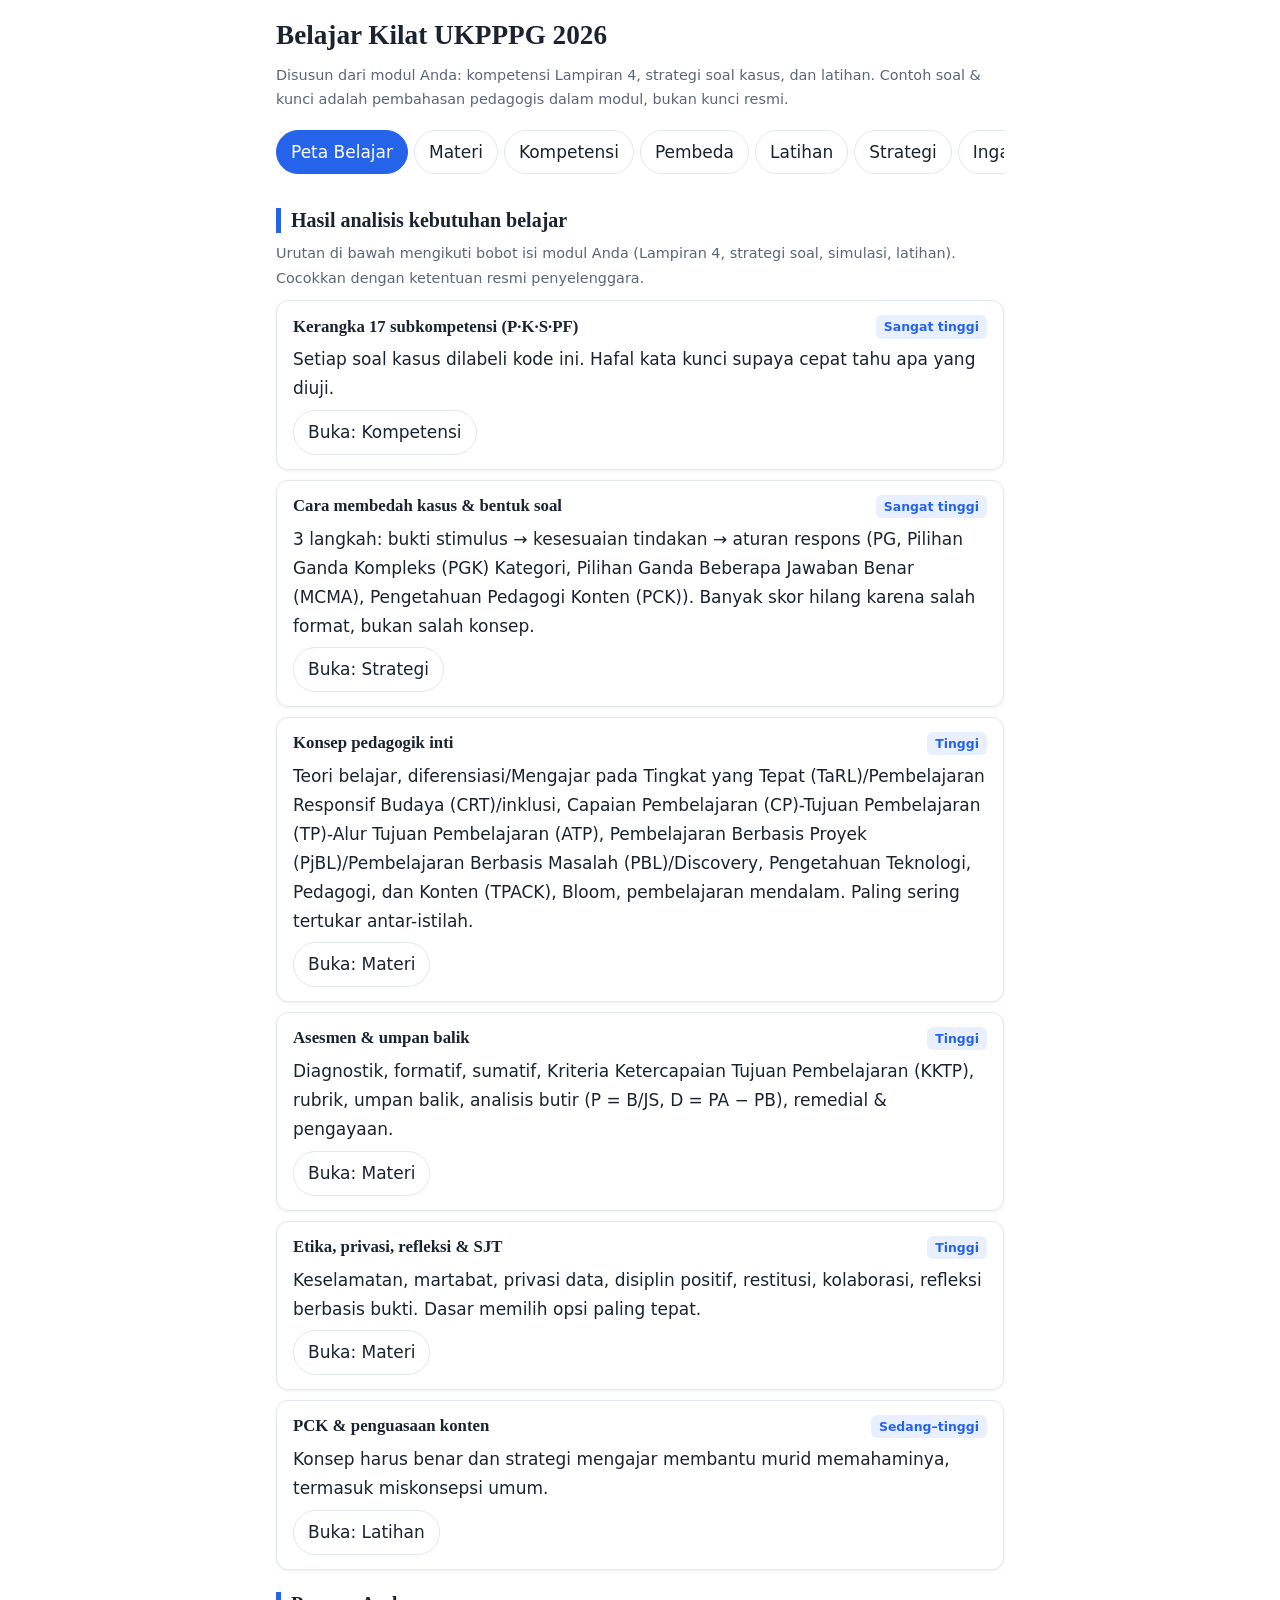
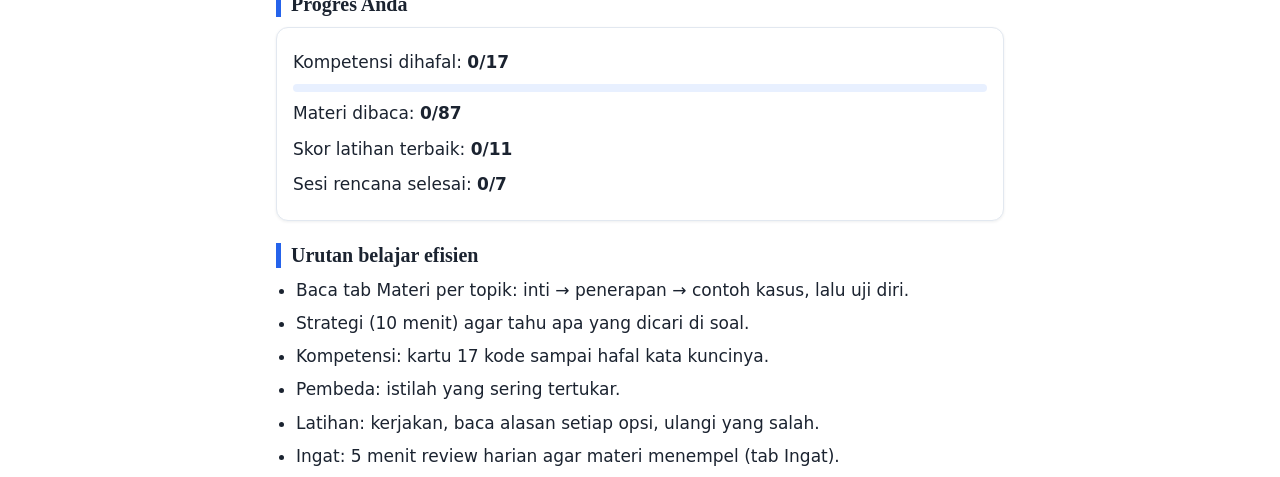
==== commit f2818a06: "y" ====
--- a/utbk.html
+++ b/utbk.html
@@ -50,6 +50,10 @@
 th{background:#eaf1ff;color:#1e40af}tr:nth-child(even) td{background:#f8fafc}td:first-child{font-weight:600}
 .btn,nav button{min-height:44px}.chip{min-height:40px}.rd+.row .btn{flex:1}
 @media(max-width:600px){h1{font-size:1.45rem}main,header{padding:0 14px}.opt{padding:12px}}
+.gi{color:#be185d;font-style:italic;font-size:.92em}
+.gbx{background:#fdf2f8;border:1px solid #fbcfe8;border-left:6px solid #be185d;border-radius:12px;padding:10px 14px;margin:14px 0}
+.gbx summary{cursor:pointer;font-weight:700;color:#be185d}.gbx summary::before{content:"\1F4D6  "}
+.gr{padding:8px 0;border-top:1px dashed #fbcfe8}.gbx>.gr:first-child{border-top:0}.gr b{color:#be185d}.gr p{margin:.1em 0;font-size:.95rem}
 </style></head><body>
 <header><h1>Belajar Kilat UKPPPG 2026</h1>
 <p class="mu">Disusun dari modul Anda: kompetensi Lampiran 4, strategi soal kasus, dan latihan. Contoh soal & kunci adalah pembahasan pedagogis dalam modul, bukan kunci resmi.</p>
@@ -139,7 +143,7 @@
 var M={"P.1":"3P: Paham, Pakai, Pikirkan lagi","P.2":"Jalan beda, tujuan sama","P.3":"SMS: Sadar, Makna, Senang","P.4":"TIK = Akses + Dalam + Literasi digital","P.5":"4S: Siswa, Sumber, Sekitar, Setempat","P.6":"Asesmen bukan vonis: butuh → balik → hasil","K.1":"Teladan: etis dulu, emosi stabil","K.2":"Cermin → tumbuh → terus belajar","K.3":"Konsisten: keputusan + budaya belajar","S.1":"3E: Inklusif, Empatik, Efektif","S.2":"5 mitra: murid, guru, tendik, wali, masyarakat","S.3":"Komunitas & organisasi profesi","PF.1":"Tujuan sekolah yang diampu","PF.2":"Ilmu yang dalam dan kontekstual","PF.3":"Kenal murid + materi + lokal","PF.4":"Kurikulum luwes: adaptif, kontekstual","PF.5":"KEKI: Konseptual, Empiris, Kreatif, Inovatif"};
 var TABS=["Peta Belajar","Materi","Kompetensi","Pembeda","Latihan","Strategi","Ingat"],tab=0;
 function nav(){$("#nav").innerHTML=TABS.map(function(t,i){return '<button role="tab" aria-selected="'+(i==tab)+'" onclick="go('+i+')">'+t+'</button>'}).join("")}
-function go(i){tab=i;nav();[peta,materi,komp,pemb,lat,strat,ingat][i]();scrollTo(0,0)}
+function go(i){tab=i;nav();[peta,materi,komp,pemb,lat,strat,ingat][i]();if(i==0||i==3||i==5)$("#v").innerHTML=xp($("#v").innerHTML);scrollTo(0,0)}
 function kc(){return Object.keys(S.k).filter(function(x){return S.k[x]}).length}
 
 function peta(){
@@ -206,12 +210,102 @@
 var T=[{"g": "I", "t": "1. Teori perkembangan kognitif Jean Piaget", "h": "<div class=\"blk def\"><b class=\"lb\">Inti / pengertian<\/b><p>Teori Piaget menjelaskan bahwa cara berpikir anak berkembang melalui tahapan. Anak membangun pengetahuan dengan berinteraksi dengan lingkungan.<\/p><\/div><div class=\"blk tuj\"><b class=\"lb\">Tujuan &amp; manfaat<\/b><p>Membantu guru memilih tingkat abstraksi, media, dan aktivitas yang sesuai dengan perkembangan berpikir siswa.<\/p><\/div><div class=\"blk cara\"><b class=\"lb\">Cara penerapan<\/b><p>Kenali tahap perkembangan secara umum; gunakan benda konkret untuk konsep yang masih abstrak; berikan kesempatan mencoba, mengelompokkan, membandingkan, dan menyimpulkan.<\/p><\/div><div class=\"blk contoh\"><b class=\"lb\">Contoh kasus<\/b><p>Saat mengajarkan algoritma kepada siswa SMP, guru menggunakan kartu instruksi dan simulasi gerak sebelum meminta siswa menulis pseudocode. Aktivitas konkret menjadi jembatan menuju pemikiran abstrak.<\/p><\/div><div class=\"blk cat\"><b class=\"lb\">Catatan<\/b><p>Tahap usia Piaget adalah gambaran umum, bukan label kaku. Kemampuan setiap anak dapat berbeda.<\/p><\/div><div class=\"wrap\"><table><tr><th><b>Konsep<\/b><\/th><th><b>Makna<\/b><\/th><th><b>Contoh di kelas<\/b><\/th><\/tr><tr><td>Skema<\/td><td>Kerangka pengetahuan yang dimiliki seseorang.<\/td><td>Siswa memiliki skema bahwa algoritma adalah urutan langkah.<\/td><\/tr><tr><td>Asimilasi<\/td><td>Informasi baru dimasukkan ke skema yang sudah ada.<\/td><td>Siswa mengenali resep sebagai contoh urutan instruksi.<\/td><\/tr><tr><td>Akomodasi<\/td><td>Skema diubah karena informasi baru tidak cocok.<\/td><td>Siswa memahami bahwa algoritma juga dapat memuat percabangan.<\/td><\/tr><tr><td>Ekuilibrasi<\/td><td>Proses menyeimbangkan asimilasi dan akomodasi.<\/td><td>Siswa memperbaiki pemahamannya setelah membandingkan beberapa algoritma.<\/td><\/tr><\/table><\/div><div class=\"wrap\"><table><tr><th><b>Tahap<\/b><\/th><th><b>Perkiraan usia<\/b><\/th><th><b>Karakteristik umum<\/b><\/th><th><b>Implikasi pembelajaran<\/b><\/th><\/tr><tr><td>Sensorimotor<\/td><td>0–2 tahun<\/td><td>Belajar melalui indra dan gerak.<\/td><td>Eksplorasi sensorimotor; umumnya konteks PAUD awal.<\/td><\/tr><tr><td>Praoperasional<\/td><td>2–7 tahun<\/td><td>Bahasa dan simbol berkembang; berpikir masih intuitif.<\/td><td>Gunakan gambar, permainan, dan contoh konkret.<\/td><\/tr><tr><td>Operasional konkret<\/td><td>7–11 tahun<\/td><td>Logika berkembang untuk objek/situasi konkret.<\/td><td>Gunakan manipulatif, tabel, benda, dan demonstrasi.<\/td><\/tr><tr><td>Operasional formal<\/td><td>11 tahun ke atas<\/td><td>Mulai mampu berpikir abstrak dan hipotetis.<\/td><td>Gunakan hipotesis, variabel, algoritma, dan pemecahan masalah.<\/td><\/tr><\/table><\/div>"}, {"g": "I", "t": "2. Teori sosiokultural Lev Vygotsky", "h": "<div class=\"blk def\"><b class=\"lb\">Inti / pengertian<\/b><p>Vygotsky menekankan bahwa perkembangan berpikir dibentuk melalui interaksi sosial, bahasa, budaya, dan bantuan dari orang yang lebih mampu.<\/p><\/div><div class=\"blk tuj\"><b class=\"lb\">Tujuan &amp; manfaat<\/b><p>Mendorong guru menggunakan diskusi, kerja kelompok, pemodelan, dan bantuan bertahap.<\/p><\/div><div class=\"blk cara\"><b class=\"lb\">Cara penerapan<\/b><p>Identifikasi kemampuan yang dapat dilakukan siswa sendiri; tentukan tugas sedikit di atas kemampuan mandiri; berikan bantuan; kurangi bantuan saat siswa semakin mampu.<\/p><\/div><div class=\"blk contoh\"><b class=\"lb\">Contoh kasus<\/b><p>Siswa belum dapat membuat diagram alir sendiri. Guru memberi contoh satu langkah, teman sebaya memberi petunjuk, lalu siswa menyelesaikan diagram berikutnya secara mandiri.<\/p><\/div><div class=\"blk cat\"><b class=\"lb\">Catatan<\/b><p>ZPD bukan sekadar tugas yang mudah atau sangat sulit, melainkan rentang tugas yang dapat diselesaikan dengan bantuan.<\/p><\/div><div class=\"wrap\"><table><tr><th><b>Istilah<\/b><\/th><th><b>Penjelasan<\/b><\/th><th><b>Contoh<\/b><\/th><\/tr><tr><td>ZPD<\/td><td>Zona antara kemampuan mandiri dan kemampuan yang dapat dicapai dengan bantuan.<\/td><td>Siswa dapat membuat algoritma sederhana dengan petunjuk guru.<\/td><\/tr><tr><td>Scaffolding<\/td><td>Dukungan sementara yang dikurangi bertahap.<\/td><td>Contoh lengkap → petunjuk sebagian → latihan mandiri.<\/td><\/tr><tr><td>MKO<\/td><td>Orang yang lebih menguasai pengetahuan/keterampilan tertentu.<\/td><td>Guru, tutor, atau teman sebaya yang kompeten.<\/td><\/tr><tr><td>Bahasa dan interaksi<\/td><td>Alat berpikir dan membangun pemahaman.<\/td><td>Siswa menjelaskan alasan urutan algoritma kepada kelompok.<\/td><\/tr><\/table><\/div>"}, {"g": "I", "t": "3. Teori belajar Jerome Bruner", "h": "<div class=\"blk def\"><b class=\"lb\">Inti / pengertian<\/b><p>Bruner menjelaskan representasi pengetahuan melalui tiga cara: enaktif, ikonik, dan simbolik. Ia juga mendukung pembelajaran penemuan dengan bimbingan yang tepat.<\/p><\/div><div class=\"blk tuj\"><b class=\"lb\">Tujuan &amp; manfaat<\/b><p>Membantu guru menyajikan materi dari pengalaman langsung menuju gambar lalu simbol atau abstraksi.<\/p><\/div><div class=\"blk cara\"><b class=\"lb\">Cara penerapan<\/b><p>Mulai dengan aktivitas manipulasi atau praktik; tampilkan representasi visual; lanjutkan ke istilah, rumus, kode, atau simbol; ajukan pertanyaan pemandu.<\/p><\/div><div class=\"blk contoh\"><b class=\"lb\">Contoh kasus<\/b><p>Untuk konsep percabangan: siswa memainkan permainan &#x27;jika hujan maka buka payung&#x27; (enaktif), melihat diagram alir (ikonik), lalu menulis IF–ELSE (simbolik).<\/p><\/div><div class=\"wrap\"><table><tr><th><b>Representasi<\/b><\/th><th><b>Makna<\/b><\/th><th><b>Contoh Informatika<\/b><\/th><\/tr><tr><td>Enaktif<\/td><td>Memahami melalui tindakan atau manipulasi.<\/td><td>Siswa memeragakan instruksi algoritma.<\/td><\/tr><tr><td>Ikonik<\/td><td>Memahami melalui gambar atau visual.<\/td><td>Siswa membaca flowchart.<\/td><\/tr><tr><td>Simbolik<\/td><td>Memahami melalui bahasa, angka, atau simbol.<\/td><td>Siswa menulis pseudocode atau kode program.<\/td><\/tr><\/table><\/div>"}, {"g": "I", "t": "4. Teori belajar bermakna David Ausubel", "h": "<div class=\"blk def\"><b class=\"lb\">Inti / pengertian<\/b><p>Belajar bermakna terjadi ketika informasi baru dihubungkan secara terstruktur dengan pengetahuan yang telah dimiliki siswa.<\/p><\/div><div class=\"blk tuj\"><b class=\"lb\">Tujuan &amp; manfaat<\/b><p>Membantu siswa memahami hubungan antarkonsep, bukan sekadar menghafal.<\/p><\/div><div class=\"blk cara\"><b class=\"lb\">Cara penerapan<\/b><p>Gali pengetahuan awal; gunakan pengatur awal (advance organizer) seperti peta konsep atau gambaran besar; hubungkan materi baru dengan pengalaman yang sudah dikenal.<\/p><\/div><div class=\"blk contoh\"><b class=\"lb\">Contoh kasus<\/b><p>Sebelum belajar basis data, guru mengajak siswa membahas daftar kontak telepon. Dari nama dan nomor yang tersusun, siswa mengenali konsep tabel, kolom, baris, dan data.<\/p><\/div>"}, {"g": "I", "t": "5. Perkembangan moral: Jean Piaget", "h": "<div class=\"blk def\"><b class=\"lb\">Inti / pengertian<\/b><p>Piaget menjelaskan perubahan pemahaman anak tentang aturan, niat, tanggung jawab, dan keadilan.<\/p><\/div><div class=\"blk tuj\"><b class=\"lb\">Tujuan &amp; manfaat<\/b><p>Membantu guru membina perilaku dengan dialog dan pemahaman alasan di balik aturan.<\/p><\/div><div class=\"blk cara\"><b class=\"lb\">Cara penerapan<\/b><p>Untuk siswa yang lebih muda, jelaskan aturan secara konsisten; ajak siswa yang lebih matang berdiskusi tentang alasan, kesepakatan, dan dampak tindakan.<\/p><\/div><div class=\"blk contoh\"><b class=\"lb\">Contoh kasus<\/b><p>Saat terjadi pelanggaran aturan kerja kelompok, guru tidak hanya menyebut &#x27;aturan dilanggar&#x27;, tetapi mengajak siswa memahami dampaknya terhadap anggota kelompok.<\/p><\/div><div class=\"wrap\"><table><tr><th><b>Tahap<\/b><\/th><th><b>Ciri umum<\/b><\/th><th><b>Contoh<\/b><\/th><\/tr><tr><td>Moralitas heteronom<\/td><td>Aturan dianggap tetap dan ditentukan otoritas; akibat tindakan sangat diperhatikan.<\/td><td>Siswa menganggap semua pelanggaran harus mendapat hukuman yang sama.<\/td><\/tr><tr><td>Moralitas otonom<\/td><td>Mulai memahami bahwa aturan merupakan kesepakatan dan niat serta keadilan perlu dipertimbangkan.<\/td><td>Siswa berdiskusi mengubah aturan kelompok agar adil bagi semua.<\/td><\/tr><\/table><\/div>"}, {"g": "I", "t": "6. Perkembangan moral Lawrence Kohlberg", "h": "<div class=\"blk def\"><b class=\"lb\">Inti / pengertian<\/b><p>Kohlberg menjelaskan perkembangan penalaran moral melalui tiga tingkat dan enam tahap.<\/p><\/div><div class=\"blk tuj\"><b class=\"lb\">Tujuan &amp; manfaat<\/b><p>Membantu guru memahami alasan yang digunakan siswa ketika menentukan benar atau salah.<\/p><\/div><div class=\"blk cara\"><b class=\"lb\">Cara penerapan<\/b><p>Gunakan dilema moral yang aman dan sesuai usia; minta siswa menjelaskan alasan; fasilitasi diskusi dari sudut pandang berbeda tanpa mempermalukan.<\/p><\/div><div class=\"blk contoh\"><b class=\"lb\">Contoh kasus<\/b><p>Siswa menemukan temannya menyontek. Guru mengajak kelas membahas kejujuran, aturan, kepercayaan, dan dampak terhadap orang lain.<\/p><\/div><div class=\"wrap\"><table><tr><th><b>Tingkat/tahap<\/b><\/th><th><b>Orientasi penalaran<\/b><\/th><th><b>Contoh alasan siswa<\/b><\/th><\/tr><tr><td>Prakonvensional 1 — hukuman<\/td><td>Menghindari hukuman.<\/td><td>Saya tidak menyontek karena takut dihukum.<\/td><\/tr><tr><td>Prakonvensional 2 — kepentingan diri<\/td><td>Pertukaran atau keuntungan pribadi.<\/td><td>Saya membantu jika nanti saya juga dibantu.<\/td><\/tr><tr><td>Konvensional 3 — hubungan baik<\/td><td>Ingin diterima dan dianggap baik.<\/td><td>Saya jujur agar teman percaya kepada saya.<\/td><\/tr><tr><td>Konvensional 4 — aturan dan ketertiban<\/td><td>Menjaga aturan dan sistem.<\/td><td>Menyontek melanggar aturan yang berlaku.<\/td><\/tr><tr><td>Pascakonvensional 5 — kontrak sosial<\/td><td>Memahami aturan sebagai kesepakatan untuk melindungi hak.<\/td><td>Aturan dibuat untuk menjaga keadilan dan dapat ditinjau secara bertanggung jawab.<\/td><\/tr><tr><td>Pascakonvensional 6 — prinsip universal<\/td><td>Berpegang pada prinsip etis universal.<\/td><td>Kejujuran dan martabat manusia harus dihormati.<\/td><\/tr><\/table><\/div><p>Catatan: Tahap Kohlberg menggambarkan pola penalaran, bukan cap permanen pada seseorang. Jangan menyimpulkan tahap moral siswa hanya dari satu jawaban.<\/p>"}, {"g": "I", "t": "7. Etika kepedulian Carol Gilligan", "h": "<div class=\"blk def\"><b class=\"lb\">Inti / pengertian<\/b><p>Gilligan menyoroti pentingnya kepedulian, hubungan, tanggung jawab, dan konteks ketika seseorang membuat keputusan moral.<\/p><\/div><div class=\"blk tuj\"><b class=\"lb\">Tujuan &amp; manfaat<\/b><p>Mengingatkan guru agar keputusan tidak hanya berorientasi aturan, tetapi juga mempertimbangkan relasi dan kebutuhan pihak terdampak.<\/p><\/div><div class=\"blk cara\"><b class=\"lb\">Cara penerapan<\/b><p>Dengarkan pihak yang terlibat; pahami konteks; cari solusi yang menjaga keselamatan, keadilan, dan kepedulian.<\/p><\/div><div class=\"blk contoh\"><b class=\"lb\">Contoh kasus<\/b><p>Ketika siswa mengucilkan teman, guru memulihkan hubungan, memastikan siswa yang terdampak aman, dan membimbing pelaku memahami dampak perilakunya.<\/p><\/div>"}, {"g": "I", "t": "8. Karakteristik dan kebutuhan peserta didik", "h": "<p>Karakteristik peserta didik adalah ciri, kondisi, pengalaman, dan kebutuhan yang memengaruhi cara mereka belajar. Guru perlu mengenalinya melalui asesmen, observasi, dialog, dan komunikasi dengan keluarga bila relevan.<\/p><div class=\"wrap\"><table><tr><th><b>Aspek<\/b><\/th><th><b>Hal yang diperhatikan<\/b><\/th><th><b>Contoh penerapan<\/b><\/th><\/tr><tr><td>Fisik dan motorik<\/td><td>Kondisi kesehatan, koordinasi, akses gerak.<\/td><td>Atur posisi duduk dan akses perangkat.<\/td><\/tr><tr><td>Kognitif<\/td><td>Pengetahuan awal, penalaran, pemecahan masalah.<\/td><td>Berikan tugas bertahap dan pertanyaan penuntun.<\/td><\/tr><tr><td>Sosial-emosional<\/td><td>Interaksi, regulasi emosi, rasa aman.<\/td><td>Buat kesepakatan kelas dan budaya saling menghargai.<\/td><\/tr><tr><td>Bahasa/komunikasi<\/td><td>Bahasa yang dikuasai dan cara berkomunikasi.<\/td><td>Gunakan instruksi sederhana, visual, atau alternatif komunikasi.<\/td><\/tr><tr><td>Minat dan motivasi<\/td><td>Topik yang menarik dan alasan belajar.<\/td><td>Gunakan konteks permainan, musik, olahraga, atau lingkungan.<\/td><\/tr><tr><td>Latar belakang budaya<\/td><td>Pengalaman, bahasa, tradisi, lingkungan.<\/td><td>Gunakan contoh kontekstual yang tidak stereotip.<\/td><\/tr><tr><td>Kesiapan belajar<\/td><td>Penguasaan prasyarat dan dukungan yang dibutuhkan.<\/td><td>Lakukan asesmen awal sebelum unit baru.<\/td><\/tr><\/table><\/div>"}, {"g": "I", "t": "9. Pembelajaran berdiferensiasi", "h": "<div class=\"blk def\"><b class=\"lb\">Inti / pengertian<\/b><p>Pembelajaran berdiferensiasi adalah pendekatan yang secara sadar menyesuaikan pengalaman belajar berdasarkan kesiapan, minat, dan profil belajar peserta didik.<\/p><\/div><div class=\"blk tuj\"><b class=\"lb\">Tujuan &amp; manfaat<\/b><p>Memberi akses dan tantangan yang sesuai agar setiap siswa dapat mencapai tujuan esensial.<\/p><\/div><div class=\"blk cara\"><b class=\"lb\">Cara penerapan<\/b><p>Lakukan asesmen awal; tetapkan tujuan yang sama atau kompetensi esensial yang jelas; variasikan dukungan, sumber, proses, atau cara menunjukkan pemahaman; pantau kemajuan.<\/p><\/div><div class=\"blk contoh\"><b class=\"lb\">Contoh kasus<\/b><p>Dalam materi data, semua siswa belajar menafsirkan data. Sebagian menggunakan tabel sederhana dengan panduan, sebagian menganalisis grafik, dan siswa yang siap membandingkan dua kumpulan data.<\/p><\/div><div class=\"wrap\"><table><tr><th><b>Dimensi<\/b><\/th><th><b>Apa yang disesuaikan?<\/b><\/th><th><b>Contoh<\/b><\/th><\/tr><tr><td>Konten<\/td><td>Materi, sumber, tingkat kompleksitas atau cara mengakses informasi.<\/td><td>Teks ringkas, video berteks, dan bacaan lebih mendalam.<\/td><\/tr><tr><td>Proses<\/td><td>Aktivitas dan dukungan saat belajar.<\/td><td>Latihan terbimbing, diskusi, simulasi, atau eksplorasi mandiri.<\/td><\/tr><tr><td>Produk<\/td><td>Cara siswa menunjukkan pemahaman.<\/td><td>Laporan, presentasi, infografik, demonstrasi, atau rekaman penjelasan.<\/td><\/tr><tr><td>Lingkungan<\/td><td>Pengaturan ruang, suasana, dan akses belajar.<\/td><td>Area tenang, tempat kolaborasi, instruksi visual, atau perangkat bantu.<\/td><\/tr><\/table><\/div><p>Tiga pertimbangan umum: kesiapan belajar (readiness), minat (interest), dan profil belajar (learning profile). Diferensiasi bukan berarti membuat tujuan berbeda tanpa alasan atau memberi label tetap kepada siswa.<\/p>"}, {"g": "I", "t": "10. Teaching at the Right Level (TaRL)", "h": "<div class=\"blk def\"><b class=\"lb\">Inti / pengertian<\/b><p>TaRL adalah pendekatan yang menyesuaikan pembelajaran dengan tingkat kemampuan aktual peserta didik, bukan hanya berdasarkan usia atau kelas.<\/p><\/div><div class=\"blk tuj\"><b class=\"lb\">Tujuan &amp; manfaat<\/b><p>Memastikan pembelajaran dimulai dari kemampuan yang benar-benar dimiliki siswa dan memberi dukungan untuk maju ke tingkat berikutnya.<\/p><\/div><div class=\"blk cara\"><b class=\"lb\">Cara penerapan<\/b><p>Lakukan asesmen singkat; kelompokkan sementara berdasarkan kebutuhan/kemampuan; berikan aktivitas sesuai level; pantau kemajuan; susun ulang kelompok secara fleksibel.<\/p><\/div><div class=\"blk contoh\"><b class=\"lb\">Contoh kasus<\/b><p>Sebelum belajar algoritma, guru memetakan siswa: kelompok A perlu menguatkan urutan instruksi, kelompok B memahami percabangan sederhana, dan kelompok C siap membuat algoritma dengan beberapa kondisi.<\/p><\/div><p>Hal penting: kelompok TaRL bersifat fleksibel dan tidak boleh menjadi label permanen. Gunakan bukti belajar untuk memindahkan siswa ketika kemampuannya berkembang.<\/p>"}, {"g": "I", "t": "11. Culturally Responsive Teaching (CRT)", "h": "<div class=\"blk def\"><b class=\"lb\">Inti / pengertian<\/b><p>CRT adalah pendekatan yang menghubungkan pembelajaran dengan identitas, pengalaman, bahasa, pengetahuan, dan konteks budaya peserta didik secara menghargai dan adil.<\/p><\/div><div class=\"blk tuj\"><b class=\"lb\">Tujuan &amp; manfaat<\/b><p>Meningkatkan relevansi pembelajaran, rasa memiliki, partisipasi, dan penghargaan terhadap keberagaman.<\/p><\/div><div class=\"blk cara\"><b class=\"lb\">Cara penerapan<\/b><p>Kenali konteks siswa tanpa membuat stereotip; gunakan contoh lokal yang beragam; beri ruang bagi perspektif siswa; pastikan semua siswa memiliki kesempatan berpartisipasi.<\/p><\/div><div class=\"blk contoh\"><b class=\"lb\">Contoh kasus<\/b><p>Saat belajar data, siswa mengumpulkan data sederhana tentang pilihan transportasi atau makanan khas di lingkungan masing-masing, lalu membandingkan data tanpa menilai budaya tertentu lebih tinggi.<\/p><\/div><p>CRT bukan sekadar menampilkan pakaian atau makanan tradisional. Intinya adalah menjadikan pengalaman dan pengetahuan budaya sebagai sumber belajar serta membangun kelas yang adil.<\/p>"}, {"g": "I", "t": "12. Pendidikan inklusif dan akomodasi", "h": "<div class=\"blk def\"><b class=\"lb\">Inti / pengertian<\/b><p>Pendidikan inklusif memastikan setiap peserta didik, termasuk penyandang disabilitas dan siswa dengan kebutuhan dukungan tertentu, dapat berpartisipasi dan belajar bersama secara bermakna.<\/p><\/div><div class=\"blk tuj\"><b class=\"lb\">Tujuan &amp; manfaat<\/b><p>Menghilangkan hambatan akses, partisipasi, dan pembelajaran; menghormati martabat serta potensi setiap siswa.<\/p><\/div><div class=\"blk cara\"><b class=\"lb\">Cara penerapan<\/b><p>Identifikasi kebutuhan melalui komunikasi dan asesmen yang sesuai; konsultasikan dengan keluarga dan tenaga terkait; berikan akomodasi; pantau efektivitasnya.<\/p><\/div><div class=\"blk contoh\"><b class=\"lb\">Contoh kasus<\/b><p>Siswa dengan hambatan penglihatan mendapat bahan digital yang kompatibel dengan pembaca layar, kontras yang memadai, dan deskripsi teks untuk gambar.<\/p><\/div><div class=\"wrap\"><table><tr><th><b>Istilah<\/b><\/th><th><b>Makna<\/b><\/th><th><b>Contoh<\/b><\/th><\/tr><tr><td>Akomodasi<\/td><td>Mengubah cara, waktu, media, atau lingkungan tanpa mengubah kompetensi inti yang diukur.<\/td><td>Tambahan waktu atau format teks yang dapat dibaca pembaca layar.<\/td><\/tr><tr><td>Modifikasi<\/td><td>Mengubah target atau kompleksitas kompetensi berdasarkan kebutuhan dan kebijakan yang berlaku.<\/td><td>Target pembelajaran yang disesuaikan melalui perencanaan individual.<\/td><\/tr><tr><td>PPI<\/td><td>Program Pembelajaran Individual untuk merencanakan tujuan, dukungan, dan evaluasi individual bila diperlukan.<\/td><td>Tujuan komunikasi fungsional dan dukungan visual untuk siswa tertentu.<\/td><\/tr><tr><td>UDL<\/td><td>Universal Design for Learning; merancang pembelajaran sejak awal agar dapat diakses beragam siswa.<\/td><td>Informasi disajikan melalui teks, audio, visual; siswa dapat menunjukkan pemahaman dengan beberapa cara.<\/td><\/tr><\/table><\/div><p>Kebutuhan dukungan tidak boleh disimpulkan dari dugaan guru. Hindari diagnosis sendiri. Fokus pada hambatan belajar, kekuatan siswa, akomodasi yang diperlukan, serta kolaborasi dengan pihak yang berwenang.<\/p>"}, {"g": "II", "t": "13. Kurikulum Merdeka: konsep dan prinsip", "h": "<div class=\"blk def\"><b class=\"lb\">Inti / pengertian<\/b><p>Kurikulum Merdeka memberi ruang bagi pembelajaran yang berfokus pada materi esensial, pengembangan kompetensi, fleksibilitas, dan kebutuhan peserta didik.<\/p><\/div><div class=\"blk tuj\"><b class=\"lb\">Tujuan &amp; manfaat<\/b><p>Mengarahkan guru merancang pembelajaran yang relevan, mendalam, dan sesuai konteks satuan pendidikan.<\/p><\/div><div class=\"blk cara\"><b class=\"lb\">Cara penerapan<\/b><p>Pahami CP dan fase; analisis kebutuhan siswa; susun tujuan dan alur; rancang asesmen serta pengalaman belajar; refleksikan hasil.<\/p><\/div><div class=\"blk contoh\"><b class=\"lb\">Contoh kasus<\/b><p>Guru Informatika kelas VIII menganalisis CP fase D, memilih elemen yang relevan, lalu menyusun rangkaian tujuan tentang berpikir komputasional dan analisis data.<\/p><\/div><p>Dalam implementasi, periksa panduan dan regulasi kurikulum terbaru dari kementerian serta kebijakan satuan pendidikan. Istilah dan struktur program dapat diperbarui.<\/p>"}, {"g": "II", "t": "14. Capaian Pembelajaran (CP)", "h": "<div class=\"blk def\"><b class=\"lb\">Inti / pengertian<\/b><p>CP adalah kompetensi pembelajaran yang perlu dicapai peserta didik pada akhir fase.<\/p><\/div><div class=\"blk tuj\"><b class=\"lb\">Tujuan &amp; manfaat<\/b><p>Menjadi acuan untuk merancang tujuan, alur, kegiatan, dan asesmen.<\/p><\/div><div class=\"blk cara\"><b class=\"lb\">Cara penerapan<\/b><p>Baca CP secara utuh; tandai kompetensi dan lingkup materi; perhatikan fase dan elemen; tentukan bagian yang relevan untuk unit pembelajaran.<\/p><\/div><div class=\"blk contoh\"><b class=\"lb\">Contoh kasus<\/b><p>Dari CP Informatika fase D, guru mengidentifikasi kompetensi terkait berpikir komputasional, lalu memecahnya menjadi tujuan yang lebih spesifik.<\/p><\/div>"}, {"g": "II", "t": "15. Tujuan Pembelajaran (TP)", "h": "<div class=\"blk def\"><b class=\"lb\">Inti / pengertian<\/b><p>TP merupakan rumusan kompetensi dan lingkup materi yang diharapkan dikuasai siswa dalam satu atau lebih kegiatan pembelajaran.<\/p><\/div><div class=\"blk tuj\"><b class=\"lb\">Tujuan &amp; manfaat<\/b><p>Memberi arah yang jelas tentang kemampuan yang akan dipelajari dan dinilai.<\/p><\/div><div class=\"blk cara\"><b class=\"lb\">Cara penerapan<\/b><p>Tentukan kompetensi; tentukan konteks/lingkup materi; pilih kata kerja yang dapat diamati; pastikan tujuan realistis dan selaras dengan CP.<\/p><\/div><div class=\"blk contoh\"><b class=\"lb\">Contoh kasus<\/b><p>Setelah pembelajaran, peserta didik mampu menyusun algoritma sederhana untuk menyelesaikan masalah sehari-hari menggunakan urutan instruksi yang logis.<\/p><\/div><p>Rumusan TP yang baik menjelaskan kemampuan yang diharapkan dan konteks materi. KKO membantu memperjelas perilaku teramati, tetapi tidak perlu memaksakan format ABCD jika tidak diwajibkan oleh format yang digunakan.<\/p>"}, {"g": "II", "t": "16. Alur Tujuan Pembelajaran (ATP)", "h": "<div class=\"blk def\"><b class=\"lb\">Inti / pengertian<\/b><p>ATP adalah rangkaian tujuan pembelajaran yang disusun secara logis dan sistematis untuk membantu peserta didik mencapai CP pada akhir fase.<\/p><\/div><div class=\"blk tuj\"><b class=\"lb\">Tujuan &amp; manfaat<\/b><p>Menjaga urutan pembelajaran, hubungan prasyarat, dan kesinambungan kompetensi.<\/p><\/div><div class=\"blk cara\"><b class=\"lb\">Cara penerapan<\/b><p>Susun TP dari prasyarat menuju kemampuan lebih kompleks; cek keterkaitan antartujuan; perkirakan waktu; tinjau kembali berdasarkan kebutuhan siswa.<\/p><\/div><div class=\"blk contoh\"><b class=\"lb\">Contoh kasus<\/b><p>Urutan unit algoritma: memahami instruksi → mengenali pola → menyusun urutan → menggunakan percabangan → menguji dan memperbaiki algoritma.<\/p><\/div><div class=\"wrap\"><table><tr><th><b>Istilah<\/b><\/th><th><b>Pertanyaan kunci<\/b><\/th><th><b>Analogi<\/b><\/th><\/tr><tr><td>CP<\/td><td>Kompetensi apa yang diharapkan pada akhir fase?<\/td><td>Tujuan akhir perjalanan.<\/td><\/tr><tr><td>TP<\/td><td>Kemampuan apa yang akan dicapai pada pembelajaran tertentu?<\/td><td>Titik-titik tujuan antara.<\/td><\/tr><tr><td>ATP<\/td><td>Bagaimana urutan tujuan agar sampai ke CP?<\/td><td>Rute perjalanan.<\/td><\/tr><\/table><\/div>"}, {"g": "II", "t": "17. Modul ajar/perencanaan pembelajaran", "h": "<div class=\"blk def\"><b class=\"lb\">Inti / pengertian<\/b><p>Modul ajar adalah salah satu bentuk perencanaan pembelajaran yang memuat tujuan, langkah pembelajaran, asesmen, dan sumber/dukungan yang diperlukan. Format rinci mengikuti panduan yang berlaku.<\/p><\/div><div class=\"blk tuj\"><b class=\"lb\">Tujuan &amp; manfaat<\/b><p>Membantu guru melaksanakan pembelajaran secara terarah sekaligus fleksibel.<\/p><\/div><div class=\"blk cara\"><b class=\"lb\">Cara penerapan<\/b><p>Mulai dari CP/TP; kenali siswa; tentukan asesmen; pilih model dan media; susun kegiatan pendahuluan, inti, penutup; siapkan diferensiasi dan tindak lanjut.<\/p><\/div><div class=\"blk contoh\"><b class=\"lb\">Contoh kasus<\/b><p>Modul ajar algoritma memuat tujuan, pertanyaan pemantik, aktivitas kartu instruksi, diskusi kelompok, tugas membuat flowchart, rubrik, dan refleksi.<\/p><\/div><div class=\"wrap\"><table><tr><th><b>Komponen perencanaan<\/b><\/th><th><b>Isi yang dapat dicantumkan<\/b><\/th><\/tr><tr><td>Identitas dan konteks<\/td><td>Satuan pendidikan, mata pelajaran, fase/kelas, alokasi waktu.<\/td><\/tr><tr><td>Kompetensi awal<\/td><td>Pengetahuan/keterampilan prasyarat siswa.<\/td><\/tr><tr><td>Tujuan pembelajaran<\/td><td>Kemampuan yang diharapkan.<\/td><\/tr><tr><td>Pemahaman bermakna<\/td><td>Gagasan penting yang dibawa ke konteks lain.<\/td><\/tr><tr><td>Pertanyaan pemantik<\/td><td>Pertanyaan terbuka yang membangkitkan rasa ingin tahu.<\/td><\/tr><tr><td>Langkah pembelajaran<\/td><td>Pendahuluan, inti, penutup, aktivitas guru dan siswa.<\/td><\/tr><tr><td>Asesmen<\/td><td>Teknik, instrumen, kriteria, dan bukti belajar.<\/td><\/tr><tr><td>Dukungan belajar<\/td><td>Diferensiasi, akomodasi, remedial, pengayaan.<\/td><\/tr><tr><td>Media dan sumber<\/td><td>Bahan ajar, perangkat, LKPD, teknologi.<\/td><\/tr><tr><td>Refleksi<\/td><td>Pertanyaan refleksi untuk guru dan siswa.<\/td><\/tr><\/table><\/div>"}, {"g": "II", "t": "18. Understanding by Design (UbD)", "h": "<div class=\"blk def\"><b class=\"lb\">Inti / pengertian<\/b><p>UbD atau Backward Design adalah kerangka perencanaan yang dimulai dengan menetapkan hasil belajar yang diinginkan, menentukan bukti pencapaian, kemudian merancang kegiatan belajar.<\/p><\/div><div class=\"blk tuj\"><b class=\"lb\">Tujuan &amp; manfaat<\/b><p>Memastikan kegiatan dan asesmen benar-benar mendukung tujuan, bukan sekadar aktivitas yang menarik.<\/p><\/div><div class=\"blk cara\"><b class=\"lb\">Cara penerapan<\/b><p>Tahap 1: tentukan hasil/tujuan dan pemahaman esensial. Tahap 2: tentukan bukti asesmen dan kriteria. Tahap 3: rancang pengalaman belajar yang menyiapkan siswa menghasilkan bukti tersebut.<\/p><\/div><div class=\"blk contoh\"><b class=\"lb\">Contoh kasus<\/b><p>Tujuan: siswa mampu menganalisis data. Bukti: siswa membuat grafik dan menjelaskan kesimpulan. Aktivitas: membaca tabel, memilih grafik, mengolah data, lalu mempresentasikan temuan.<\/p><\/div><div class=\"wrap\"><table><tr><th><b>Tahap UbD<\/b><\/th><th><b>Pertanyaan<\/b><\/th><th><b>Contoh<\/b><\/th><\/tr><tr><td>1. Desired Results<\/td><td>Apa yang harus dipahami dan dapat dilakukan siswa?<\/td><td>Siswa mampu menjelaskan dan menggunakan algoritma percabangan.<\/td><\/tr><tr><td>2. Assessment Evidence<\/td><td>Bukti apa yang menunjukkan tujuan tercapai?<\/td><td>Siswa menyelesaikan studi kasus dan menghasilkan flowchart dengan rubrik.<\/td><\/tr><tr><td>3. Learning Plan<\/td><td>Pengalaman belajar apa yang menyiapkan siswa?<\/td><td>Simulasi, analisis contoh, latihan terbimbing, proyek mini, refleksi.<\/td><\/tr><\/table><\/div><p>UbD bukan berarti guru mengabaikan proses. Justru proses dipilih secara sengaja agar siswa siap menunjukkan pemahaman.<\/p>"}, {"g": "II", "t": "19. Model Project Based Learning (PjBL)", "h": "<div class=\"blk def\"><b class=\"lb\">Inti / pengertian<\/b><p>PjBL adalah model pembelajaran yang mengorganisasi belajar melalui proyek untuk menghasilkan produk, kinerja, atau solusi dalam rentang waktu tertentu.<\/p><\/div><div class=\"blk tuj\"><b class=\"lb\">Tujuan &amp; manfaat<\/b><p>Mengembangkan pemecahan masalah, kolaborasi, kreativitas, komunikasi, dan penerapan pengetahuan.<\/p><\/div><div class=\"blk cara\"><b class=\"lb\">Cara penerapan<\/b><p>Mulai dengan pertanyaan mendasar; rancang proyek dan kriteria; susun jadwal; pantau proses; uji/presentasikan hasil; refleksikan pengalaman.<\/p><\/div><div class=\"blk contoh\"><b class=\"lb\">Contoh kasus<\/b><p>Kelompok siswa membuat infografik keamanan digital berdasarkan hasil survei sederhana. Mereka merencanakan produk, mengolah data, membuat desain, mempresentasikan, dan merevisi.<\/p><\/div><div class=\"wrap\"><table><tr><th><b>Tahap PjBL<\/b><\/th><th><b>Aktivitas guru/siswa<\/b><\/th><\/tr><tr><td>Pertanyaan mendasar<\/td><td>Menentukan masalah atau pertanyaan pemicu proyek.<\/td><\/tr><tr><td>Desain proyek<\/td><td>Menentukan produk, kriteria keberhasilan, alat, dan pembagian peran.<\/td><\/tr><tr><td>Jadwal<\/td><td>Menetapkan tahapan dan tenggat.<\/td><\/tr><tr><td>Monitoring<\/td><td>Guru memberi umpan balik dan memantau kemajuan.<\/td><\/tr><tr><td>Uji hasil<\/td><td>Produk dipresentasikan atau diuji berdasarkan kriteria.<\/td><\/tr><tr><td>Evaluasi pengalaman<\/td><td>Siswa dan guru merefleksikan proses serta hasil.<\/td><\/tr><\/table><\/div>"}, {"g": "II", "t": "20. Model Problem Based Learning (PBL)", "h": "<div class=\"blk def\"><b class=\"lb\">Inti / pengertian<\/b><p>PBL memulai pembelajaran dari masalah autentik atau kontekstual yang perlu diselidiki dan dipecahkan oleh peserta didik.<\/p><\/div><div class=\"blk tuj\"><b class=\"lb\">Tujuan &amp; manfaat<\/b><p>Mengembangkan penalaran, penyelidikan, kolaborasi, dan kemampuan menghubungkan konsep dengan masalah.<\/p><\/div><div class=\"blk cara\"><b class=\"lb\">Cara penerapan<\/b><p>Orientasikan siswa pada masalah; organisasikan kelompok; bimbing penyelidikan; minta siswa menyusun dan menyajikan solusi; analisis proses pemecahan.<\/p><\/div><div class=\"blk contoh\"><b class=\"lb\">Contoh kasus<\/b><p>Siswa diminta mencari penyebab komputer laboratorium lambat. Mereka mengumpulkan informasi, memilah kemungkinan penyebab, menyusun langkah pemeriksaan, dan mempresentasikan solusi.<\/p><\/div><div class=\"wrap\"><table><tr><th><b>Tahap PBL<\/b><\/th><th><b>Contoh tindakan<\/b><\/th><\/tr><tr><td>Orientasi masalah<\/td><td>Guru menyajikan kasus nyata dan pertanyaan kunci.<\/td><\/tr><tr><td>Organisasi belajar<\/td><td>Siswa membentuk kelompok dan membagi tugas.<\/td><\/tr><tr><td>Penyelidikan<\/td><td>Siswa mencari data, menguji dugaan, dan berdiskusi.<\/td><\/tr><tr><td>Pengembangan/penyajian solusi<\/td><td>Kelompok menyampaikan solusi dengan bukti.<\/td><\/tr><tr><td>Analisis dan evaluasi<\/td><td>Kelas menilai kelogisan solusi dan proses.<\/td><\/tr><\/table><\/div>"}, {"g": "II", "t": "21. Model Discovery Learning", "h": "<div class=\"blk def\"><b class=\"lb\">Inti / pengertian<\/b><p>Discovery Learning memberi kesempatan kepada siswa menemukan konsep atau prinsip melalui pengamatan, pengumpulan dan pengolahan informasi, serta penarikan kesimpulan.<\/p><\/div><div class=\"blk tuj\"><b class=\"lb\">Tujuan &amp; manfaat<\/b><p>Mengembangkan rasa ingin tahu, pemahaman konsep, dan kemampuan menemukan pola.<\/p><\/div><div class=\"blk cara\"><b class=\"lb\">Cara penerapan<\/b><p>Berikan stimulus; bantu siswa merumuskan masalah; kumpulkan data; olah data; verifikasi; simpulkan konsep.<\/p><\/div><div class=\"blk contoh\"><b class=\"lb\">Contoh kasus<\/b><p>Guru menampilkan beberapa urutan instruksi, termasuk yang salah. Siswa membandingkan, menemukan pola urutan yang benar, menguji, lalu menyimpulkan ciri algoritma.<\/p><\/div><div class=\"wrap\"><table><tr><th><b>Tahap<\/b><\/th><th><b>Contoh<\/b><\/th><\/tr><tr><td>Stimulation<\/td><td>Menampilkan teka-teki atau contoh fenomena.<\/td><\/tr><tr><td>Problem statement<\/td><td>Siswa merumuskan pertanyaan/dugaan.<\/td><\/tr><tr><td>Data collection<\/td><td>Mengumpulkan contoh atau informasi.<\/td><\/tr><tr><td>Data processing<\/td><td>Mengelompokkan dan membandingkan data.<\/td><\/tr><tr><td>Verification<\/td><td>Menguji dugaan dengan contoh lain.<\/td><\/tr><tr><td>Generalization<\/td><td>Menyimpulkan prinsip atau konsep.<\/td><\/tr><\/table><\/div><p>PjBL berorientasi pada proyek/produk; PBL berorientasi pada penyelidikan dan pemecahan masalah; Discovery berorientasi pada penemuan konsep. Ketiganya dapat saling beririsan, tetapi fokus dan sintaksnya berbeda.<\/p>"}, {"g": "II", "t": "22. TPACK", "h": "<div class=\"blk def\"><b class=\"lb\">Inti / pengertian<\/b><p>TPACK adalah kerangka pengetahuan guru untuk mengintegrasikan pengetahuan materi (CK), pedagogi (PK), dan teknologi (TK) secara tepat.<\/p><\/div><div class=\"blk tuj\"><b class=\"lb\">Tujuan &amp; manfaat<\/b><p>Membantu guru memilih teknologi berdasarkan tujuan dan cara belajar, bukan menggunakan aplikasi hanya karena menarik.<\/p><\/div><div class=\"blk cara\"><b class=\"lb\">Cara penerapan<\/b><p>Tentukan materi; pilih pendekatan mengajar; identifikasi teknologi yang benar-benar membantu; pastikan aksesibilitas; evaluasi dampaknya.<\/p><\/div><div class=\"blk contoh\"><b class=\"lb\">Contoh kasus<\/b><p>Untuk mengajarkan visualisasi data, guru memahami konsep grafik (CK), menggunakan diskusi dan inquiry (PK), serta memakai spreadsheet untuk membuat grafik (TK). Ketiganya terintegrasi menjadi TPACK.<\/p><\/div><div class=\"wrap\"><table><tr><th><b>Komponen<\/b><\/th><th><b>Pengertian<\/b><\/th><th><b>Contoh<\/b><\/th><\/tr><tr><td>CK<\/td><td>Content Knowledge: pengetahuan materi.<\/td><td>Memahami konsep data, algoritma, jaringan.<\/td><\/tr><tr><td>PK<\/td><td>Pedagogical Knowledge: pengetahuan pedagogi.<\/td><td>Memahami diskusi, PBL, diferensiasi, asesmen.<\/td><\/tr><tr><td>TK<\/td><td>Technological Knowledge: pengetahuan teknologi.<\/td><td>Mengoperasikan LMS, spreadsheet, simulasi.<\/td><\/tr><tr><td>PCK<\/td><td>Pedagogi untuk mengajarkan konten tertentu.<\/td><td>Menggunakan analogi untuk menjelaskan algoritma.<\/td><\/tr><tr><td>TCK<\/td><td>Teknologi yang merepresentasikan/mengubah konten.<\/td><td>Simulasi untuk memperlihatkan alur program.<\/td><\/tr><tr><td>TPK<\/td><td>Teknologi yang mendukung strategi pedagogis.<\/td><td>LMS untuk diskusi dan umpan balik.<\/td><\/tr><tr><td>TPACK<\/td><td>Integrasi konten, pedagogi, dan teknologi.<\/td><td>Mengajar analisis data dengan inquiry dan spreadsheet.<\/td><\/tr><\/table><\/div>"}, {"g": "II", "t": "23. Taksonomi Bloom revisi, KKO, LOTS dan HOTS", "h": "<p>Taksonomi Bloom revisi mengelompokkan proses kognitif dari mengingat hingga mencipta. KKO (kata kerja operasional) membantu guru merumuskan tujuan dan indikator yang dapat diamati.<\/p><div class=\"wrap\"><table><tr><th><b>Level<\/b><\/th><th><b>Proses kognitif<\/b><\/th><th><b>Contoh KKO<\/b><\/th><th><b>Contoh tugas Informatika<\/b><\/th><\/tr><tr><td>C1 Mengingat<\/td><td>Mengambil kembali informasi.<\/td><td>Menyebutkan, mengidentifikasi.<\/td><td>Menyebutkan komponen komputer.<\/td><\/tr><tr><td>C2 Memahami<\/td><td>Menjelaskan makna.<\/td><td>Menjelaskan, mengklasifikasi.<\/td><td>Menjelaskan fungsi RAM.<\/td><\/tr><tr><td>C3 Menerapkan<\/td><td>Menggunakan prosedur.<\/td><td>Menggunakan, menghitung, menjalankan.<\/td><td>Menerapkan langkah algoritma.<\/td><\/tr><tr><td>C4 Menganalisis<\/td><td>Mengurai hubungan/pola.<\/td><td>Membandingkan, mengelompokkan, menganalisis.<\/td><td>Menganalisis kesalahan flowchart.<\/td><\/tr><tr><td>C5 Mengevaluasi<\/td><td>Memberi penilaian berdasar kriteria.<\/td><td>Menilai, mengkritisi, memeriksa.<\/td><td>Menilai efisiensi dua algoritma.<\/td><\/tr><tr><td>C6 Mencipta<\/td><td>Menghasilkan rancangan/produk.<\/td><td>Merancang, membuat, mengembangkan.<\/td><td>Membuat solusi algoritmik.<\/td><\/tr><\/table><\/div><p>LOTS umumnya mencakup C1–C3 dan HOTS sering merujuk C4–C6. Namun, tingkat berpikir tidak ditentukan oleh kata kerja saja; konteks, kompleksitas tugas, dan proses berpikir yang diminta juga penting.<\/p>"}, {"g": "II", "t": "24. Literasi dan numerasi", "h": "<div class=\"blk def\"><b class=\"lb\">Inti / pengertian<\/b><p>Literasi adalah kemampuan memahami, menggunakan, mengevaluasi, dan merefleksikan informasi; numerasi adalah kemampuan menggunakan konsep, prosedur, fakta, dan alat matematika untuk memecahkan masalah dalam berbagai konteks.<\/p><\/div><div class=\"blk tuj\"><b class=\"lb\">Tujuan &amp; manfaat<\/b><p>Membekali siswa untuk mengambil keputusan dan menyelesaikan persoalan kehidupan nyata.<\/p><\/div><div class=\"blk cara\"><b class=\"lb\">Cara penerapan<\/b><p>Gunakan teks/data autentik; minta siswa menafsirkan informasi; gunakan tabel, grafik, angka, perbandingan, dan alasan; minta kesimpulan berbasis bukti.<\/p><\/div><div class=\"blk contoh\"><b class=\"lb\">Contoh kasus<\/b><p>Dalam Informatika, siswa membaca artikel keamanan digital (literasi), mengolah hasil survei dalam tabel dan persentase (numerasi), lalu menyajikan rekomendasi.<\/p><\/div><div class=\"wrap\"><table><tr><th><b>Ruang lingkup<\/b><\/th><th><b>Contoh penerapan<\/b><\/th><\/tr><tr><td>Literasi membaca<\/td><td>Menemukan gagasan utama dan mengevaluasi sumber.<\/td><\/tr><tr><td>Literasi digital/informasi<\/td><td>Memeriksa kredibilitas situs dan mengenali hoaks.<\/td><\/tr><tr><td>Literasi sains<\/td><td>Menafsirkan bukti dan penjelasan fenomena.<\/td><\/tr><tr><td>Literasi budaya/kewargaan<\/td><td>Memahami keberagaman dan tanggung jawab warga.<\/td><\/tr><tr><td>Numerasi bilangan<\/td><td>Menghitung persentase penggunaan perangkat.<\/td><\/tr><tr><td>Numerasi data<\/td><td>Membaca tabel, grafik, rata-rata, dan pola.<\/td><\/tr><tr><td>Numerasi geometri/pengukuran<\/td><td>Mengukur ruang laboratorium atau menghitung kebutuhan kabel.<\/td><\/tr><tr><td>Numerasi aljabar<\/td><td>Mengenali pola dan hubungan variabel.<\/td><\/tr><\/table><\/div>"}, {"g": "II", "t": "25. Pembelajaran mendalam", "h": "<div class=\"blk def\"><b class=\"lb\">Inti / pengertian<\/b><p>Pembelajaran mendalam menekankan proses belajar yang berkesadaran, bermakna, dan menggembirakan serta memberi pengalaman memahami, mengaplikasi, dan merefleksi.<\/p><\/div><div class=\"blk tuj\"><b class=\"lb\">Tujuan &amp; manfaat<\/b><p>Mendorong pemahaman yang bertahan, transfer pengetahuan, dan keterlibatan siswa.<\/p><\/div><div class=\"blk cara\"><b class=\"lb\">Cara penerapan<\/b><p>Jelaskan tujuan; hubungkan konsep dengan konteks nyata; beri kesempatan menerapkan; fasilitasi refleksi; ciptakan suasana aman dan menantang.<\/p><\/div><div class=\"blk contoh\"><b class=\"lb\">Contoh kasus<\/b><p>Siswa mempelajari keamanan kata sandi, menganalisis risiko, membuat panduan keamanan untuk keluarga, lalu merefleksikan perubahan kebiasaan digital.<\/p><\/div><div class=\"wrap\"><table><tr><th><b>Prinsip<\/b><\/th><th><b>Makna<\/b><\/th><th><b>Contoh<\/b><\/th><\/tr><tr><td>Berkesadaran (mindful)<\/td><td>Siswa memahami tujuan dan mengatur proses belajar.<\/td><td>Siswa menetapkan target dan memantau kemajuannya.<\/td><\/tr><tr><td>Bermakna (meaningful)<\/td><td>Materi terhubung dengan konteks nyata.<\/td><td>Belajar data dari masalah lingkungan sekolah.<\/td><\/tr><tr><td>Menggembirakan (joyful)<\/td><td>Suasana positif, aman, menantang, dan memotivasi.<\/td><td>Permainan edukatif yang tetap mengukur tujuan.<\/td><\/tr><\/table><\/div>"}, {"g": "III", "t": "26. Perbedaan pengukuran, penilaian, asesmen, dan evaluasi", "h": "<div class=\"blk def\"><b class=\"lb\">Inti / pengertian<\/b><p>Pengukuran menghasilkan informasi kuantitatif; penilaian menafsirkan bukti berdasarkan kriteria; asesmen mengumpulkan dan menggunakan bukti belajar; evaluasi menilai mutu atau keberhasilan program/proses secara lebih luas.<\/p><\/div><div class=\"blk tuj\"><b class=\"lb\">Tujuan &amp; manfaat<\/b><p>Mencegah guru menyamakan angka tes dengan keseluruhan kemampuan siswa.<\/p><\/div><div class=\"blk cara\"><b class=\"lb\">Cara penerapan<\/b><p>Kumpulkan beragam bukti; tafsirkan dengan kriteria; gunakan hasil untuk keputusan pembelajaran; evaluasi apakah strategi dan program efektif.<\/p><\/div><div class=\"blk contoh\"><b class=\"lb\">Contoh kasus<\/b><p>Tes menghasilkan skor 80 (pengukuran); guru menafsirkan kompetensi yang sudah dikuasai (penilaian); mengumpulkan kuis, observasi, dan proyek (asesmen); menilai efektivitas unit pembelajaran (evaluasi).<\/p><\/div><div class=\"wrap\"><table><tr><th><b>Istilah<\/b><\/th><th><b>Pertanyaan<\/b><\/th><\/tr><tr><td>Pengukuran<\/td><td>Berapa skor atau jumlah yang diperoleh?<\/td><\/tr><tr><td>Penilaian<\/td><td>Apa makna skor/bukti tersebut berdasarkan kriteria?<\/td><\/tr><tr><td>Asesmen<\/td><td>Bukti apa yang dikumpulkan dan bagaimana digunakan untuk mendukung belajar?<\/td><\/tr><tr><td>Evaluasi<\/td><td>Seberapa baik proses/program mencapai tujuan dan apa keputusan perbaikannya?<\/td><\/tr><\/table><\/div>"}, {"g": "III", "t": "27. Asesmen diagnostik kognitif", "h": "<div class=\"blk def\"><b class=\"lb\">Inti / pengertian<\/b><p>Asesmen diagnostik kognitif memetakan pengetahuan awal, kemampuan prasyarat, dan miskonsepsi sebelum pembelajaran atau ketika diperlukan.<\/p><\/div><div class=\"blk tuj\"><b class=\"lb\">Tujuan &amp; manfaat<\/b><p>Menentukan titik awal pembelajaran dan dukungan yang dibutuhkan.<\/p><\/div><div class=\"blk cara\"><b class=\"lb\">Cara penerapan<\/b><p>Tentukan prasyarat; buat pertanyaan singkat; analisis pola jawaban; kelompokkan kebutuhan; rancang tindak lanjut; lakukan asesmen ulang bila perlu.<\/p><\/div><div class=\"blk contoh\"><b class=\"lb\">Contoh kasus<\/b><p>Sebelum materi percabangan, guru memberi soal urutan instruksi dan logika kondisi. Hasil menunjukkan sebagian siswa belum memahami urutan, sehingga guru menguatkan prasyarat terlebih dahulu.<\/p><\/div>"}, {"g": "III", "t": "28. Asesmen diagnostik nonkognitif", "h": "<div class=\"blk def\"><b class=\"lb\">Inti / pengertian<\/b><p>Asesmen diagnostik nonkognitif menggali kondisi, minat, motivasi, rasa aman, kebiasaan, akses, dan faktor lingkungan yang dapat memengaruhi pembelajaran.<\/p><\/div><div class=\"blk tuj\"><b class=\"lb\">Tujuan &amp; manfaat<\/b><p>Membantu guru menyiapkan dukungan dan lingkungan belajar yang sesuai.<\/p><\/div><div class=\"blk cara\"><b class=\"lb\">Cara penerapan<\/b><p>Gunakan angket singkat, percakapan, observasi, atau refleksi; jaga kerahasiaan; tanyakan hal yang relevan; jangan membuat diagnosis klinis.<\/p><\/div><div class=\"blk contoh\"><b class=\"lb\">Contoh kasus<\/b><p>Guru mengetahui beberapa siswa berbagi perangkat di rumah. Guru menyediakan waktu praktik di sekolah dan alternatif tugas yang dapat dikerjakan tanpa koneksi internet.<\/p><\/div><p>Contoh pertanyaan: &#x27;Bagian pembelajaran apa yang paling membuatmu tertarik?&#x27;, &#x27;Apa yang biasanya membuatmu kesulitan mengerjakan tugas?&#x27;, &#x27;Apakah kamu memiliki akses perangkat dan internet untuk kegiatan ini?&#x27;<\/p>"}, {"g": "III", "t": "29. Asesmen formatif", "h": "<div class=\"blk def\"><b class=\"lb\">Inti / pengertian<\/b><p>Asesmen formatif adalah proses mengumpulkan dan menggunakan bukti selama pembelajaran untuk mengetahui posisi belajar siswa dan menentukan langkah berikutnya.<\/p><\/div><div class=\"blk tuj\"><b class=\"lb\">Tujuan &amp; manfaat<\/b><p>Memperbaiki proses belajar dan mengajar sebelum pembelajaran berakhir.<\/p><\/div><div class=\"blk cara\"><b class=\"lb\">Cara penerapan<\/b><p>Tetapkan tujuan dan kriteria; ajukan pertanyaan/aktivitas; amati bukti; berikan umpan balik; sesuaikan pengajaran; beri kesempatan memperbaiki.<\/p><\/div><div class=\"blk contoh\"><b class=\"lb\">Contoh kasus<\/b><p>Di tengah pelajaran flowchart, guru meminta siswa mengerjakan exit ticket satu soal. Banyak siswa salah pada simbol keputusan, sehingga guru memberi contoh tambahan pada pertemuan berikutnya.<\/p><\/div><div class=\"wrap\"><table><tr><th><b>Teknik<\/b><\/th><th><b>Kegunaan<\/b><\/th><th><b>Contoh<\/b><\/th><\/tr><tr><td>Tanya jawab<\/td><td>Memeriksa pemahaman seketika.<\/td><td>Mengapa langkah ini ditempatkan sebelum percabangan?<\/td><\/tr><tr><td>Kuis singkat<\/td><td>Mendeteksi miskonsepsi.<\/td><td>Tiga soal tentang simbol flowchart.<\/td><\/tr><tr><td>Exit ticket<\/td><td>Mengetahui pemahaman di akhir sesi.<\/td><td>Tuliskan satu konsep yang dipahami dan satu yang membingungkan.<\/td><\/tr><tr><td>Observasi<\/td><td>Melihat proses dan keterlibatan.<\/td><td>Checklist kontribusi saat diskusi.<\/td><\/tr><tr><td>Peer assessment<\/td><td>Belajar memberi masukan berdasarkan kriteria.<\/td><td>Kelompok saling meninjau flowchart.<\/td><\/tr><tr><td>Self-assessment<\/td><td>Melatih refleksi dan regulasi diri.<\/td><td>Siswa menilai kemajuan terhadap tujuan.<\/td><\/tr><\/table><\/div>"}, {"g": "III", "t": "30. Asesmen sumatif", "h": "<div class=\"blk def\"><b class=\"lb\">Inti / pengertian<\/b><p>Asesmen sumatif digunakan untuk menilai pencapaian hasil belajar pada akhir suatu lingkup materi, unit, atau periode sesuai perencanaan.<\/p><\/div><div class=\"blk tuj\"><b class=\"lb\">Tujuan &amp; manfaat<\/b><p>Memberi gambaran capaian kompetensi dan menjadi salah satu dasar pelaporan.<\/p><\/div><div class=\"blk cara\"><b class=\"lb\">Cara penerapan<\/b><p>Selaraskan dengan tujuan; tentukan bukti yang tepat; buat kisi-kisi; siapkan instrumen dan rubrik; laksanakan secara adil; analisis hasil.<\/p><\/div><div class=\"blk contoh\"><b class=\"lb\">Contoh kasus<\/b><p>Di akhir unit algoritma, siswa menyelesaikan studi kasus dan menyerahkan flowchart serta penjelasan tertulis yang dinilai dengan rubrik.<\/p><\/div><p>Bentuknya dapat berupa tes tertulis/lisan, praktik, proyek, portofolio, produk, atau kinerja. Sumatif tidak harus selalu berupa ujian pilihan ganda.<\/p>"}, {"g": "III", "t": "31. Kisi-kisi dan konstruksi soal", "h": "<div class=\"blk def\"><b class=\"lb\">Inti / pengertian<\/b><p>Kisi-kisi adalah rancangan yang menghubungkan tujuan/kompetensi, materi, indikator soal, bentuk soal, dan tingkat kognitif.<\/p><\/div><div class=\"blk tuj\"><b class=\"lb\">Tujuan &amp; manfaat<\/b><p>Menjaga keterwakilan materi dan keselarasan instrumen dengan tujuan.<\/p><\/div><div class=\"blk cara\"><b class=\"lb\">Cara penerapan<\/b><p>Petakan tujuan; pilih materi; rumuskan indikator terukur; tentukan bentuk soal; tentukan level kognitif; tulis soal dan kunci/rubrik; telaah bahasa serta keadilan.<\/p><\/div><div class=\"blk contoh\"><b class=\"lb\">Contoh kasus<\/b><p>Tujuan: siswa menganalisis kesalahan algoritma. Indikator: diberikan flowchart yang mengandung satu kesalahan, siswa dapat mengidentifikasi dan menjelaskan perbaikannya.<\/p><\/div><div class=\"wrap\"><table><tr><th><b>Komponen kisi-kisi<\/b><\/th><th><b>Contoh<\/b><\/th><\/tr><tr><td>Tujuan<\/td><td>Siswa mampu menganalisis alur percabangan.<\/td><\/tr><tr><td>Materi<\/td><td>Flowchart percabangan.<\/td><\/tr><tr><td>Indikator soal<\/td><td>Diberikan flowchart, siswa menemukan kondisi yang keliru.<\/td><\/tr><tr><td>Level kognitif<\/td><td>C4 — menganalisis.<\/td><\/tr><tr><td>Bentuk soal<\/td><td>Uraian/studi kasus.<\/td><\/tr><tr><td>Pedoman penskoran<\/td><td>Ketepatan identifikasi, alasan, dan perbaikan.<\/td><\/tr><\/table><\/div>"}, {"g": "III", "t": "32. KKTP", "h": "<div class=\"blk def\"><b class=\"lb\">Inti / pengertian<\/b><p>Kriteria Ketercapaian Tujuan Pembelajaran adalah kriteria atau deskripsi yang digunakan untuk melihat apakah tujuan pembelajaran telah dicapai.<\/p><\/div><div class=\"blk tuj\"><b class=\"lb\">Tujuan &amp; manfaat<\/b><p>Memberi acuan yang transparan untuk menafsirkan bukti belajar dan menentukan tindak lanjut.<\/p><\/div><div class=\"blk cara\"><b class=\"lb\">Cara penerapan<\/b><p>Tentukan tujuan; uraikan bukti/indikator penting; deskripsikan tingkat kualitas atau kriteria; gunakan hasil asesmen untuk menentukan langkah selanjutnya.<\/p><\/div><div class=\"blk contoh\"><b class=\"lb\">Contoh kasus<\/b><p>Untuk tujuan membuat flowchart, kriteria dapat mencakup ketepatan simbol, urutan logika, kelengkapan kondisi, dan kemampuan menjelaskan alur.<\/p><\/div><div class=\"wrap\"><table><tr><th><b>Aspek<\/b><\/th><th><b>Belum berkembang<\/b><\/th><th><b>Berkembang<\/b><\/th><th><b>Cakap<\/b><\/th><th><b>Mahir<\/b><\/th><\/tr><tr><td>Simbol<\/td><td>Banyak simbol tidak sesuai.<\/td><td>Sebagian simbol tepat.<\/td><td>Hampir semua simbol tepat.<\/td><td>Semua simbol tepat dan konsisten.<\/td><\/tr><tr><td>Logika<\/td><td>Urutan belum dapat diikuti.<\/td><td>Ada bagian alur yang keliru.<\/td><td>Alur logis dengan kesalahan kecil.<\/td><td>Alur tepat dan efisien.<\/td><\/tr><tr><td>Penjelasan<\/td><td>Belum mampu menjelaskan.<\/td><td>Penjelasan masih terbatas.<\/td><td>Penjelasan cukup runtut.<\/td><td>Penjelasan jelas dan mampu memberi alasan.<\/td><\/tr><\/table><\/div><p>Contoh rubrik di atas adalah salah satu cara menyusun kriteria, bukan format wajib. Hindari menganggap satu rentang angka universal berlaku untuk semua tujuan dan satuan pendidikan.<\/p>"}, {"g": "III", "t": "33. Rubrik analitik dan holistik", "h": "<div class=\"blk def\"><b class=\"lb\">Inti / pengertian<\/b><p>Rubrik adalah pedoman yang memuat kriteria dan deskripsi tingkat kualitas kinerja atau produk.<\/p><\/div><div class=\"blk tuj\"><b class=\"lb\">Tujuan &amp; manfaat<\/b><p>Membuat penilaian lebih transparan, konsisten, dan membantu siswa memahami kualitas yang diharapkan.<\/p><\/div><div class=\"blk cara\"><b class=\"lb\">Cara penerapan<\/b><p>Pilih kriteria yang terkait tujuan; tulis deskripsi setiap tingkat; bagikan sebelum tugas; gunakan bukti secara konsisten.<\/p><\/div><div class=\"blk contoh\"><b class=\"lb\">Contoh kasus<\/b><p>Proyek aplikasi sederhana dinilai dari fungsi, logika, antarmuka, dan presentasi secara terpisah menggunakan rubrik analitik.<\/p><\/div><div class=\"wrap\"><table><tr><th><b>Jenis<\/b><\/th><th><b>Karakteristik<\/b><\/th><th><b>Kapan sesuai<\/b><\/th><\/tr><tr><td>Analitik<\/td><td>Setiap kriteria dinilai terpisah; hasil rinci per aspek.<\/td><td>Saat guru perlu mengetahui aspek spesifik yang kuat/perlu diperbaiki.<\/td><\/tr><tr><td>Holistik<\/td><td>Kualitas keseluruhan diberi satu penilaian/deskripsi.<\/td><td>Saat penilaian menyeluruh lebih penting dan waktu terbatas.<\/td><\/tr><\/table><\/div>"}, {"g": "III", "t": "34. Umpan balik konstruktif", "h": "<div class=\"blk def\"><b class=\"lb\">Inti / pengertian<\/b><p>Umpan balik konstruktif adalah informasi spesifik tentang posisi kinerja siswa terhadap tujuan dan langkah yang dapat dilakukan untuk memperbaikinya.<\/p><\/div><div class=\"blk tuj\"><b class=\"lb\">Tujuan &amp; manfaat<\/b><p>Membantu siswa memahami apa yang sudah baik, apa yang perlu ditingkatkan, dan bagaimana melangkah.<\/p><\/div><div class=\"blk cara\"><b class=\"lb\">Cara penerapan<\/b><p>Rujuk kriteria; sebutkan bukti yang terlihat; fokus pada tugas/proses, bukan label pribadi; berikan saran yang dapat dilakukan; beri kesempatan revisi.<\/p><\/div><div class=\"blk contoh\"><b class=\"lb\">Contoh kasus<\/b><p>Daripada mengatakan &#x27;kamu tidak teliti&#x27;, guru mengatakan &#x27;kondisi pada simbol keputusan belum memiliki cabang Ya dan Tidak. Tambahkan kedua cabang, lalu uji alurnya dengan dua contoh input&#x27;.<\/p><\/div><p>Pola praktis: Apresiasi bukti yang tepat → tunjukkan kesenjangan terhadap kriteria → berikan langkah perbaikan → beri kesempatan mencoba kembali.<\/p>"}, {"g": "III", "t": "35. Analisis butir soal: tingkat kesukaran", "h": "<div class=\"blk def\"><b class=\"lb\">Inti / pengertian<\/b><p>Indeks kesukaran menunjukkan proporsi peserta yang menjawab benar pada suatu butir soal. Untuk soal objektif, rumus sederhana P = B/JS.<\/p><\/div><div class=\"blk tuj\"><b class=\"lb\">Tujuan &amp; manfaat<\/b><p>Mengetahui apakah soal terlalu mudah, sedang, atau sukar bagi kelompok yang diuji.<\/p><\/div><div class=\"blk cara\"><b class=\"lb\">Cara penerapan<\/b><p>Hitung jumlah jawaban benar; bagi dengan jumlah peserta; tafsirkan sesuai pedoman analisis yang digunakan.<\/p><\/div><div class=\"blk contoh\"><b class=\"lb\">Contoh kasus<\/b><p>Jika 24 dari 30 siswa menjawab benar, P = 24/30 = 0,80. Butir tergolong mudah menurut klasifikasi umum.<\/p><\/div><p>Klasifikasi yang sering digunakan: P 0,00–0,30 sukar; 0,31–0,70 sedang; 0,71–1,00 mudah. Batas dapat berbeda menurut pedoman atau konteks.<\/p>"}, {"g": "III", "t": "36. Analisis daya pembeda", "h": "<div class=\"blk def\"><b class=\"lb\">Inti / pengertian<\/b><p>Daya pembeda menunjukkan kemampuan butir membedakan peserta dengan penguasaan lebih tinggi dan lebih rendah.<\/p><\/div><div class=\"blk tuj\"><b class=\"lb\">Tujuan &amp; manfaat<\/b><p>Mengetahui apakah soal mampu membedakan tingkat penguasaan secara memadai.<\/p><\/div><div class=\"blk cara\"><b class=\"lb\">Cara penerapan<\/b><p>Tentukan kelompok atas dan bawah sesuai metode; hitung proporsi benar masing-masing; hitung D = PA − PB; telaah butir dengan hasil rendah atau negatif.<\/p><\/div><div class=\"blk contoh\"><b class=\"lb\">Contoh kasus<\/b><p>Jika proporsi benar kelompok atas 0,80 dan kelompok bawah 0,30, maka D = 0,50, yang menunjukkan daya pembeda baik menurut klasifikasi umum.<\/p><\/div><div class=\"wrap\"><table><tr><th><b>Indeks D (panduan umum)<\/b><\/th><th><b>Interpretasi<\/b><\/th><\/tr><tr><td>0,00–0,20<\/td><td>Jelek; perlu ditelaah.<\/td><\/tr><tr><td>0,21–0,40<\/td><td>Cukup.<\/td><\/tr><tr><td>0,41–0,70<\/td><td>Baik.<\/td><\/tr><tr><td>0,71–1,00<\/td><td>Sangat baik.<\/td><\/tr><tr><td>Negatif<\/td><td>Perlu pemeriksaan serius terhadap kunci, redaksi, materi, atau data.<\/td><\/tr><\/table><\/div>"}, {"g": "III", "t": "37. Validitas, reliabilitas, dan pengecoh", "h": "<div class=\"blk def\"><b class=\"lb\">Inti / pengertian<\/b><p>Validitas berkaitan dengan ketepatan interpretasi hasil untuk tujuan penggunaan; reliabilitas berkaitan dengan konsistensi pengukuran; analisis pengecoh melihat fungsi opsi salah pada pilihan ganda.<\/p><\/div><div class=\"blk tuj\"><b class=\"lb\">Tujuan &amp; manfaat<\/b><p>Memastikan instrumen layak digunakan dan hasilnya dapat ditafsirkan secara bertanggung jawab.<\/p><\/div><div class=\"blk cara\"><b class=\"lb\">Cara penerapan<\/b><p>Telaah kesesuaian isi dengan tujuan; uji coba bila memungkinkan; analisis konsistensi; periksa opsi yang tidak dipilih atau justru menarik siswa berkemampuan tinggi; revisi.<\/p><\/div><div class=\"blk contoh\"><b class=\"lb\">Contoh kasus<\/b><p>Jika siswa yang menguasai materi banyak memilih opsi B padahal kunci A, guru memeriksa apakah kunci salah atau redaksi soal ambigu.<\/p><\/div><div class=\"wrap\"><table><tr><th><b>Konsep<\/b><\/th><th><b>Pertanyaan utama<\/b><\/th><th><b>Contoh pemeriksaan<\/b><\/th><\/tr><tr><td>Validitas isi<\/td><td>Apakah soal mewakili tujuan dan materi?<\/td><td>Kisi-kisi dan telaah ahli/rekan.<\/td><\/tr><tr><td>Validitas konstruk<\/td><td>Apakah instrumen merepresentasikan kemampuan yang dimaksud?<\/td><td>Butir benar-benar mengukur penalaran, bukan sekadar membaca rumit.<\/td><\/tr><tr><td>Validitas empiris<\/td><td>Bagaimana hubungan skor butir dengan ukuran yang relevan?<\/td><td>Analisis korelasi sesuai metode.<\/td><\/tr><tr><td>Reliabilitas<\/td><td>Apakah hasil relatif konsisten?<\/td><td>Koefisien konsistensi internal, misalnya Cronbach&#x27;s Alpha untuk data yang sesuai.<\/td><\/tr><tr><td>Pengecoh<\/td><td>Apakah opsi salah berfungsi?<\/td><td>Opsi tidak dipilih siapa pun perlu ditelaah.<\/td><\/tr><\/table><\/div><p>Koefisien reliabilitas tidak boleh ditafsirkan sendirian sebagai bukti bahwa tes valid. Pilihan teknik statistik harus sesuai jenis data dan instrumen.<\/p>"}, {"g": "III", "t": "38. Pengolahan nilai", "h": "<div class=\"blk def\"><b class=\"lb\">Inti / pengertian<\/b><p>Pengolahan nilai adalah proses mengubah bukti asesmen menjadi informasi yang dapat ditafsirkan berdasarkan kriteria dan tujuan pembelajaran.<\/p><\/div><div class=\"blk tuj\"><b class=\"lb\">Tujuan &amp; manfaat<\/b><p>Menyajikan capaian secara akurat dan menjadi dasar tindak lanjut.<\/p><\/div><div class=\"blk cara\"><b class=\"lb\">Cara penerapan<\/b><p>Periksa kelengkapan bukti; gunakan rubrik/kunci; hitung skor; interpretasikan terhadap kriteria; dokumentasikan; hindari pembobotan tanpa alasan yang jelas.<\/p><\/div><div class=\"blk contoh\"><b class=\"lb\">Contoh kasus<\/b><p>Siswa memperoleh 18 dari 20 poin. Jika skala 100 digunakan, nilai = 18/20 × 100 = 90. Namun, guru tetap melihat kriteria kompetensi yang dikuasai, bukan hanya angka.<\/p><\/div><div class=\"wrap\"><table><tr><th><b>Rumus<\/b><\/th><th><b>Kegunaan<\/b><\/th><th><b>Contoh<\/b><\/th><\/tr><tr><td>Nilai = skor perolehan ÷ skor maksimal × 100<\/td><td>Konversi skor ke skala 100.<\/td><td>18/20 × 100 = 90.<\/td><\/tr><tr><td>Rata-rata = jumlah nilai ÷ banyak data<\/td><td>Ringkasan beberapa skor sejenis.<\/td><td>(80+90+70)/3 = 80.<\/td><\/tr><tr><td>Nilai berbobot = Σ(skor komponen × bobot)<\/td><td>Jika bobot ditetapkan secara transparan dan relevan.<\/td><td>Tugas 20%, praktik 30%, proyek 20%, sumatif 30%.<\/td><\/tr><\/table><\/div><p>Jangan merata-ratakan skor yang mengukur kompetensi berbeda tanpa mempertimbangkan tujuan dan kebijakan penilaian. Nilai angka perlu disertai interpretasi capaian.<\/p>"}, {"g": "III", "t": "39. Rapor dan pelaporan hasil belajar", "h": "<div class=\"blk def\"><b class=\"lb\">Inti / pengertian<\/b><p>Rapor adalah laporan perkembangan dan capaian belajar peserta didik dalam periode tertentu, yang disampaikan kepada peserta didik dan orang tua/wali.<\/p><\/div><div class=\"blk tuj\"><b class=\"lb\">Tujuan &amp; manfaat<\/b><p>Memberikan gambaran yang jelas, adil, dan berguna tentang kekuatan, perkembangan, serta area yang perlu didukung.<\/p><\/div><div class=\"blk cara\"><b class=\"lb\">Cara penerapan<\/b><p>Gunakan bukti asesmen yang memadai; tulis deskripsi spesifik dan mudah dipahami; hindari label; jelaskan tindak lanjut; jaga kerahasiaan.<\/p><\/div><div class=\"blk contoh\"><b class=\"lb\">Contoh kasus<\/b><p>Deskripsi: &#x27;Mampu menyusun algoritma berurutan dan menjelaskan alurnya. Perlu berlatih menguji kondisi percabangan pada beberapa kemungkinan input.&#x27;<\/p><\/div><p>Isi dan format rapor mengikuti kebijakan kurikulum serta sistem pelaporan satuan pendidikan yang berlaku.<\/p>"}, {"g": "III", "t": "40. Remedial dan pengayaan", "h": "<div class=\"blk def\"><b class=\"lb\">Inti / pengertian<\/b><p>Remedial adalah dukungan pembelajaran untuk membantu siswa mencapai tujuan yang belum tercapai; pengayaan memberi tantangan lanjutan kepada siswa yang telah mencapai tujuan.<\/p><\/div><div class=\"blk tuj\"><b class=\"lb\">Tujuan &amp; manfaat<\/b><p>Memastikan semua siswa memperoleh tindak lanjut sesuai bukti belajar.<\/p><\/div><div class=\"blk cara\"><b class=\"lb\">Cara penerapan<\/b><p>Analisis aspek yang belum dikuasai; pilih strategi yang berbeda atau dukungan tambahan; asesmen kembali. Untuk pengayaan, berikan kedalaman, penerapan, atau tantangan baru.<\/p><\/div><div class=\"blk contoh\"><b class=\"lb\">Contoh kasus<\/b><p>Siswa yang belum memahami percabangan berlatih dengan kartu kondisi dan contoh terbimbing; siswa yang sudah mahir merancang algoritma dengan beberapa kondisi dan menguji kasus tepi.<\/p><\/div>"}, {"g": "IV", "t": "41. Refleksi pembelajaran", "h": "<div class=\"blk def\"><b class=\"lb\">Inti / pengertian<\/b><p>Refleksi adalah proses meninjau pengalaman, bukti, keputusan, dan dampak pembelajaran untuk menentukan perbaikan.<\/p><\/div><div class=\"blk tuj\"><b class=\"lb\">Tujuan &amp; manfaat<\/b><p>Meningkatkan kualitas praktik mengajar berdasarkan bukti, bukan sekadar perasaan atau asumsi.<\/p><\/div><div class=\"blk cara\"><b class=\"lb\">Cara penerapan<\/b><p>Catat tujuan dan hasil; kumpulkan bukti; identifikasi yang berhasil/tidak; cari penyebab; susun tindakan perbaikan; uji pada pembelajaran berikutnya.<\/p><\/div><div class=\"blk contoh\"><b class=\"lb\">Contoh kasus<\/b><p>Guru melihat hanya 40% siswa menyelesaikan tugas algoritma. Ia menelaah instruksi, waktu, dan prasyarat, lalu menambahkan contoh bertahap dan cek pemahaman.<\/p><\/div><div class=\"wrap\"><table><tr><th><b>Model<\/b><\/th><th><b>Langkah<\/b><\/th><th><b>Contoh pertanyaan<\/b><\/th><\/tr><tr><td>Gibbs<\/td><td>Deskripsi → perasaan → evaluasi → analisis → kesimpulan → rencana tindakan.<\/td><td>Apa yang terjadi? Apa yang berhasil? Mengapa? Apa yang akan saya ubah?<\/td><\/tr><tr><td>Kolb<\/td><td>Pengalaman konkret → observasi reflektif → konseptualisasi → eksperimen aktif.<\/td><td>Apa yang saya alami dan bagaimana menguji pemahaman baru?<\/td><\/tr><tr><td>Schön<\/td><td>Reflection-in-action dan reflection-on-action.<\/td><td>Apa yang perlu saya sesuaikan saat mengajar? Apa yang saya pelajari setelahnya?<\/td><\/tr><tr><td>Rolfe<\/td><td>What? → So What? → Now What?<\/td><td>Apa yang terjadi? Mengapa penting? Apa langkah selanjutnya?<\/td><\/tr><\/table><\/div>"}, {"g": "IV", "t": "42. Refleksi 360 derajat", "h": "<div class=\"blk def\"><b class=\"lb\">Inti / pengertian<\/b><p>Refleksi 360 derajat mengumpulkan masukan dari berbagai pihak yang berinteraksi dengan guru, dilengkapi refleksi diri.<\/p><\/div><div class=\"blk tuj\"><b class=\"lb\">Tujuan &amp; manfaat<\/b><p>Memberi gambaran lebih luas tentang praktik guru dan mengurangi ketergantungan pada satu sudut pandang.<\/p><\/div><div class=\"blk cara\"><b class=\"lb\">Cara penerapan<\/b><p>Tentukan aspek yang dinilai; pilih pemberi masukan yang relevan; gunakan pertanyaan terarah; jaga kerahasiaan; bandingkan pola masukan; susun rencana perbaikan.<\/p><\/div><div class=\"blk contoh\"><b class=\"lb\">Contoh kasus<\/b><p>Guru meminta siswa menilai kejelasan instruksi, rekan sejawat mengobservasi pengelolaan kelas, dan guru melakukan refleksi diri. Ketiganya menunjukkan bahwa instruksi perlu dibuat lebih ringkas.<\/p><\/div><p>Sumber masukan dapat meliputi diri sendiri, siswa, rekan sejawat, kepala sekolah, guru pamong, dosen pembimbing, dan orang tua sesuai konteks. Bukan berarti semua pihak harus selalu memberi penilaian formal.<\/p>"}, {"g": "IV", "t": "43. Penelitian Tindakan Kelas (PTK)", "h": "<div class=\"blk def\"><b class=\"lb\">Inti / pengertian<\/b><p>PTK adalah penyelidikan reflektif dan sistematis yang dilakukan pendidik untuk memperbaiki praktik pembelajaran di kelas.<\/p><\/div><div class=\"blk tuj\"><b class=\"lb\">Tujuan &amp; manfaat<\/b><p>Mengatasi masalah nyata pembelajaran dan mengevaluasi dampak tindakan perbaikan.<\/p><\/div><div class=\"blk cara\"><b class=\"lb\">Cara penerapan<\/b><p>Identifikasi masalah; rancang tindakan; laksanakan; amati bukti; refleksikan; revisi dan lanjutkan siklus bila diperlukan.<\/p><\/div><div class=\"blk contoh\"><b class=\"lb\">Contoh kasus<\/b><p>Masalah: partisipasi diskusi rendah. Tindakan: struktur peran kelompok dan pertanyaan pemandu. Data: observasi partisipasi dan hasil tugas. Refleksi: revisi pembagian peran pada siklus berikutnya.<\/p><\/div><div class=\"wrap\"><table><tr><th><b>Tahap PTK<\/b><\/th><th><b>Pertanyaan<\/b><\/th><th><b>Bukti<\/b><\/th><\/tr><tr><td>Perencanaan<\/td><td>Apa masalah dan tindakan yang akan dicoba?<\/td><td>Rencana tindakan, instrumen, indikator.<\/td><\/tr><tr><td>Tindakan<\/td><td>Bagaimana tindakan diterapkan?<\/td><td>Catatan pelaksanaan dan perangkat.<\/td><\/tr><tr><td>Pengamatan<\/td><td>Apa yang terjadi selama tindakan?<\/td><td>Observasi, hasil tugas, wawancara, dokumentasi.<\/td><\/tr><tr><td>Refleksi<\/td><td>Apa hasilnya dan apa perbaikannya?<\/td><td>Analisis data dan rencana siklus selanjutnya.<\/td><\/tr><\/table><\/div><p>Model yang umum digunakan adalah siklus perencanaan–tindakan–pengamatan–refleksi. Penelitian harus menjaga etika, privasi, dan keselamatan peserta didik.<\/p>"}, {"g": "IV", "t": "44. Komunitas belajar/Professional Learning Community", "h": "<div class=\"blk def\"><b class=\"lb\">Inti / pengertian<\/b><p>Komunitas belajar adalah kelompok pendidik yang secara kolaboratif mempelajari kebutuhan siswa, merancang pembelajaran, memeriksa bukti hasil belajar, dan memperbaiki praktik.<\/p><\/div><div class=\"blk tuj\"><b class=\"lb\">Tujuan &amp; manfaat<\/b><p>Mendorong peningkatan kompetensi guru melalui kolaborasi dan berbagi praktik baik.<\/p><\/div><div class=\"blk cara\"><b class=\"lb\">Cara penerapan<\/b><p>Pilih fokus berdasarkan kebutuhan siswa; analisis hasil belajar bersama; rancang strategi; coba di kelas; bawa bukti ke pertemuan berikutnya; refleksikan.<\/p><\/div><div class=\"blk contoh\"><b class=\"lb\">Contoh kasus<\/b><p>Guru Informatika dan Matematika bersama-sama merancang kegiatan membaca grafik, menguji di kelas, lalu membandingkan hasil dan memperbaiki instruksi.<\/p><\/div><p>Bentuk kegiatan: MGMP, KKG, lesson study, peer observation, coaching, diskusi perangkat ajar, analisis hasil asesmen, dan berbagi praktik baik.<\/p>"}, {"g": "IV", "t": "45. Kode etik dan empat kompetensi guru", "h": "<div class=\"blk def\"><b class=\"lb\">Inti / pengertian<\/b><p>Kode etik guru adalah pedoman nilai dan perilaku profesional dalam menjalankan tugas pendidikan. Kompetensi guru mencakup pedagogik, kepribadian, sosial, dan profesional.<\/p><\/div><div class=\"blk tuj\"><b class=\"lb\">Tujuan &amp; manfaat<\/b><p>Melindungi martabat peserta didik, menjaga kepercayaan publik, serta memastikan guru bekerja secara bertanggung jawab.<\/p><\/div><div class=\"blk cara\"><b class=\"lb\">Cara penerapan<\/b><p>Jaga keadilan dan objektivitas; hormati privasi; hindari kekerasan dan diskriminasi; jaga batas profesional; terus tingkatkan kompetensi; ikuti aturan dan kode etik yang berlaku.<\/p><\/div><div class=\"blk contoh\"><b class=\"lb\">Contoh kasus<\/b><p>Orang tua meminta nilai anak dinaikkan tanpa bukti. Guru menjelaskan kriteria dan bukti penilaian secara sopan, menjaga objektivitas, dan menawarkan kesempatan perbaikan sesuai ketentuan.<\/p><\/div><div class=\"wrap\"><table><tr><th><b>Kompetensi<\/b><\/th><th><b>Makna<\/b><\/th><th><b>Contoh perilaku<\/b><\/th><\/tr><tr><td>Pedagogik<\/td><td>Memahami siswa dan mengelola pembelajaran.<\/td><td>Merancang diferensiasi dan asesmen.<\/td><\/tr><tr><td>Kepribadian<\/td><td>Pribadi mantap, dewasa, arif, berakhlak, dan menjadi teladan.<\/td><td>Konsisten, jujur, mengendalikan emosi.<\/td><\/tr><tr><td>Sosial<\/td><td>Berkomunikasi dan berinteraksi secara efektif.<\/td><td>Kolaborasi dengan orang tua dan rekan.<\/td><\/tr><tr><td>Profesional<\/td><td>Menguasai materi dan pengembangan keilmuan.<\/td><td>Memperbarui pengetahuan Informatika.<\/td><\/tr><\/table><\/div>"}, {"g": "IV", "t": "46. Disiplin positif", "h": "<div class=\"blk def\"><b class=\"lb\">Inti / pengertian<\/b><p>Disiplin positif adalah pendekatan pembinaan perilaku yang mengajarkan tanggung jawab, pengendalian diri, rasa hormat, dan perbaikan hubungan tanpa kekerasan atau penghinaan.<\/p><\/div><div class=\"blk tuj\"><b class=\"lb\">Tujuan &amp; manfaat<\/b><p>Membangun motivasi internal dan iklim kelas yang aman serta mendukung belajar.<\/p><\/div><div class=\"blk cara\"><b class=\"lb\">Cara penerapan<\/b><p>Bangun kesepakatan kelas; ajarkan perilaku yang diharapkan; dengarkan siswa; gunakan konsekuensi logis; konsisten; refleksikan dampak.<\/p><\/div><div class=\"blk contoh\"><b class=\"lb\">Contoh kasus<\/b><p>Siswa berulang kali terlambat mengumpulkan tugas. Guru berdialog untuk memahami hambatan, menyepakati jadwal realistis, dan memantau tanggung jawab, bukan mempermalukannya di depan kelas.<\/p><\/div><div class=\"wrap\"><table><tr><th><b>Pendekatan menghukum<\/b><\/th><th><b>Disiplin positif<\/b><\/th><\/tr><tr><td>Mencari siapa yang salah dan mempermalukan.<\/td><td>Memahami perilaku dan mengajarkan tanggung jawab.<\/td><\/tr><tr><td>Mengandalkan ancaman.<\/td><td>Menggunakan batas yang jelas dan konsekuensi logis.<\/td><\/tr><tr><td>Kontrol eksternal semata.<\/td><td>Membangun kesadaran dan regulasi diri.<\/td><\/tr><tr><td>Tidak selalu memperbaiki hubungan.<\/td><td>Mengupayakan pemulihan dan pencegahan.<\/td><\/tr><\/table><\/div>"}, {"g": "IV", "t": "47. Segitiga restitusi", "h": "<div class=\"blk def\"><b class=\"lb\">Inti / pengertian<\/b><p>Segitiga restitusi adalah pendekatan pemulihan dalam disiplin positif yang membantu siswa memperbaiki kesalahan dan kembali pada nilai/keyakinan kelas.<\/p><\/div><div class=\"blk tuj\"><b class=\"lb\">Tujuan &amp; manfaat<\/b><p>Mengembangkan tanggung jawab tanpa memberi label buruk pada siswa.<\/p><\/div><div class=\"blk cara\"><b class=\"lb\">Cara penerapan<\/b><p>Stabilkan identitas; validasi kebutuhan atau alasan di balik perilaku tanpa membenarkan tindakan; tanyakan keyakinan/nilai yang disepakati dan ajak siswa menyusun perbaikan.<\/p><\/div><div class=\"blk contoh\"><b class=\"lb\">Contoh kasus<\/b><p>Siswa merusak hasil kerja teman. Guru menenangkan situasi, menggali apa yang terjadi dan kebutuhan siswa, lalu mengajak siswa menentukan cara memperbaiki hasil kerja dan memulihkan hubungan.<\/p><\/div><div class=\"wrap\"><table><tr><th><b>Tahap<\/b><\/th><th><b>Contoh pertanyaan guru<\/b><\/th><\/tr><tr><td>Menstabilkan identitas<\/td><td>&#x27;Kamu tetap bagian dari kelas ini. Kita cari cara memperbaikinya.&#x27;<\/td><\/tr><tr><td>Validasi tindakan/kebutuhan<\/td><td>&#x27;Apa yang kamu inginkan saat melakukan itu? Apa yang sedang kamu rasakan?&#x27;<\/td><\/tr><tr><td>Menanyakan keyakinan<\/td><td>&#x27;Kesepakatan kelas mana yang perlu kita jaga? Apa yang dapat kamu lakukan untuk memperbaikinya?&#x27;<\/td><\/tr><\/table><\/div><p>Validasi bukan membenarkan perilaku yang merugikan. Jika ada kekerasan, ancaman, atau risiko keselamatan, utamakan perlindungan, prosedur sekolah, dan pelibatan pihak yang berwenang.<\/p>"}, {"g": "IV", "t": "48. Lima posisi kontrol guru", "h": "<div class=\"wrap\"><table><tr><th><b>Posisi<\/b><\/th><th><b>Gambaran<\/b><\/th><th><b>Catatan<\/b><\/th><\/tr><tr><td>Penghukum<\/td><td>Menggunakan ancaman atau hukuman untuk mengendalikan.<\/td><td>Tidak membangun pemahaman internal.<\/td><\/tr><tr><td>Pembuat merasa bersalah<\/td><td>Membuat siswa merasa buruk atau berutang secara emosional.<\/td><td>Berisiko mempermalukan.<\/td><\/tr><tr><td>Teman<\/td><td>Mencari kedekatan tetapi dapat menghindari batas yang jelas.<\/td><td>Hubungan baik tetap perlu batas profesional.<\/td><\/tr><tr><td>Pemantau<\/td><td>Mengawasi kepatuhan pada aturan dan konsekuensi.<\/td><td>Dapat membantu konsistensi, tetapi belum tentu menumbuhkan pemecahan masalah.<\/td><\/tr><tr><td>Manajer<\/td><td>Membimbing siswa memahami kebutuhan, pilihan, konsekuensi, dan perbaikan.<\/td><td>Selaras dengan praktik restitusi.<\/td><\/tr><\/table><\/div><p>Dalam pendekatan restitusi, posisi manajer menjadi orientasi yang dianjurkan. Guru tetap menjaga batas, keselamatan, dan tanggung jawab.<\/p>"}, {"g": "IV", "t": "49. Moderasi beragama", "h": "<div class=\"blk def\"><b class=\"lb\">Inti / pengertian<\/b><p>Moderasi beragama adalah cara pandang dan praktik beragama yang adil, seimbang, menghargai perbedaan, serta menolak kekerasan.<\/p><\/div><div class=\"blk tuj\"><b class=\"lb\">Tujuan &amp; manfaat<\/b><p>Membangun lingkungan pendidikan yang aman, saling menghormati, dan tidak diskriminatif.<\/p><\/div><div class=\"blk cara\"><b class=\"lb\">Cara penerapan<\/b><p>Tegakkan aturan yang adil; beri ruang dialog; hindari pemaksaan keyakinan; tangani ujaran kebencian; hormati hak semua warga sekolah.<\/p><\/div><div class=\"blk contoh\"><b class=\"lb\">Contoh kasus<\/b><p>Saat siswa berbeda pendapat tentang perayaan keagamaan, guru memfasilitasi dialog yang menghormati keyakinan masing-masing dan memastikan tidak ada pemaksaan atau ejekan.<\/p><\/div><div class=\"wrap\"><table><tr><th><b>Indikator moderasi beragama<\/b><\/th><th><b>Makna ringkas<\/b><\/th><\/tr><tr><td>Komitmen kebangsaan<\/td><td>Menghargai kesepakatan berbangsa dan konstitusi.<\/td><\/tr><tr><td>Toleransi<\/td><td>Menghormati perbedaan keyakinan dan praktik.<\/td><\/tr><tr><td>Anti-kekerasan<\/td><td>Menolak kekerasan sebagai cara menyelesaikan perbedaan.<\/td><\/tr><tr><td>Akomodatif terhadap budaya lokal<\/td><td>Menghargai tradisi lokal sepanjang tidak bertentangan dengan prinsip dasar yang dianut.<\/td><\/tr><\/table><\/div><p>Nilai yang sering dibahas: tawassuth (jalan tengah), tawazun (seimbang), i&#x27;tidal (adil/lurus), tasamuh (toleransi), syura (musyawarah), islah (perbaikan), dan muwathanah (cinta tanah air).<\/p>"}, {"g": "IV", "t": "50. Literasi digital dan etika digital", "h": "<div class=\"blk def\"><b class=\"lb\">Inti / pengertian<\/b><p>Literasi digital adalah kecakapan mengakses, memahami, mengevaluasi, membuat, dan berpartisipasi di ruang digital secara aman, kritis, etis, dan bertanggung jawab.<\/p><\/div><div class=\"blk tuj\"><b class=\"lb\">Tujuan &amp; manfaat<\/b><p>Melindungi diri dan peserta didik, menilai informasi, serta menggunakan teknologi secara produktif.<\/p><\/div><div class=\"blk cara\"><b class=\"lb\">Cara penerapan<\/b><p>Periksa sumber dan tanggal; lindungi data pribadi; gunakan kata sandi kuat; hormati hak cipta; laporkan perundungan; gunakan AI secara transparan dan kritis.<\/p><\/div><div class=\"blk contoh\"><b class=\"lb\">Contoh kasus<\/b><p>Sebelum membagikan foto kegiatan kelas, guru memeriksa izin dan kebijakan sekolah, menghindari data sensitif, serta memastikan unggahan tidak merugikan siswa.<\/p><\/div><div class=\"wrap\"><table><tr><th><b>Pilar<\/b><\/th><th><b>Fokus<\/b><\/th><th><b>Contoh<\/b><\/th><\/tr><tr><td>Digital Skills<\/td><td>Kecakapan menggunakan perangkat dan layanan digital.<\/td><td>Menggunakan LMS dan mengelola berkas.<\/td><\/tr><tr><td>Digital Culture<\/td><td>Nilai dan perilaku budaya di ruang digital.<\/td><td>Berkomunikasi santun dan menghargai perbedaan.<\/td><\/tr><tr><td>Digital Ethics<\/td><td>Etika dan tanggung jawab digital.<\/td><td>Menghormati hak cipta dan tidak menyebarkan hoaks.<\/td><\/tr><tr><td>Digital Safety<\/td><td>Keamanan dan perlindungan data.<\/td><td>Mengaktifkan autentikasi berlapis dan menjaga data siswa.<\/td><\/tr><\/table><\/div>"}, {"g": "IV", "t": "51. Pengembangan Keprofesian Berkelanjutan (PKB)", "h": "<div class=\"blk def\"><b class=\"lb\">Inti / pengertian<\/b><p>PKB adalah proses berkelanjutan bagi guru untuk meningkatkan pengetahuan, keterampilan, dan kualitas praktik profesional.<\/p><\/div><div class=\"blk tuj\"><b class=\"lb\">Tujuan &amp; manfaat<\/b><p>Menjaga kompetensi tetap relevan dan meningkatkan kualitas pembelajaran.<\/p><\/div><div class=\"blk cara\"><b class=\"lb\">Cara penerapan<\/b><p>Identifikasi kebutuhan; tetapkan target; pilih pelatihan/komunitas/penelitian; terapkan hasil belajar; kumpulkan bukti dampak; refleksikan.<\/p><\/div><div class=\"blk contoh\"><b class=\"lb\">Contoh kasus<\/b><p>Guru mengikuti pelatihan asesmen, menerapkan rubrik analitik, meminta masukan rekan sejawat, lalu membandingkan kualitas umpan balik sebelum dan sesudah.<\/p><\/div><p>Kegiatan dapat mencakup pengembangan diri, publikasi ilmiah, karya inovatif, komunitas belajar, mentoring, coaching, dan refleksi.<\/p>"}, {"g": "IV", "t": "52. Situational Judgment Test (SJT)", "h": "<div class=\"blk def\"><b class=\"lb\">Inti / pengertian<\/b><p>SJT menyajikan situasi kerja atau dilema dan meminta peserta memilih atau menilai tindakan yang paling tepat. Dalam konteks guru, skenario dapat berkaitan dengan pembelajaran, etika, komunikasi, keselamatan, dan kolaborasi.<\/p><\/div><div class=\"blk tuj\"><b class=\"lb\">Tujuan &amp; manfaat<\/b><p>Mengukur penilaian profesional dan kemampuan memilih tindakan yang efektif, etis, proporsional, serta berpihak pada kepentingan terbaik peserta didik.<\/p><\/div><div class=\"blk cara\"><b class=\"lb\">Cara penerapan<\/b><p>Baca fakta; identifikasi masalah utama dan risiko; tentukan prinsip/aturan; pilih tindakan awal yang aman dan proporsional; komunikasikan; dokumentasikan bila perlu; tindak lanjuti.<\/p><\/div><div class=\"blk contoh\"><b class=\"lb\">Contoh kasus<\/b><p>Ketika siswa menjadi korban perundungan, guru memastikan keselamatan, mendengarkan siswa secara privat, mengikuti prosedur perlindungan sekolah, melibatkan pihak terkait, dan memantau agar perundungan tidak berulang.<\/p><\/div>"}, {"g": "IV", "t": "53. Kerangka menjawab soal SJT", "h": "<div class=\"wrap\"><table><tr><th><b>Langkah<\/b><\/th><th><b>Pertanyaan panduan<\/b><\/th><th><b>Tindakan yang diutamakan<\/b><\/th><\/tr><tr><td>1. Pahami fakta<\/td><td>Apa yang benar-benar terjadi? Apa yang masih dugaan?<\/td><td>Pisahkan fakta, asumsi, dan informasi yang belum diketahui.<\/td><\/tr><tr><td>2. Prioritaskan keselamatan<\/td><td>Adakah risiko kekerasan, perundungan, atau bahaya?<\/td><td>Lindungi pihak terdampak dan ikuti prosedur.<\/td><\/tr><tr><td>3. Pahami kebutuhan<\/td><td>Siapa yang terdampak dan dukungan apa yang diperlukan?<\/td><td>Dengarkan secara empatik dan jaga privasi.<\/td><\/tr><tr><td>4. Pilih tindakan profesional<\/td><td>Apa yang adil, etis, dan sesuai aturan?<\/td><td>Komunikasi, kolaborasi, objektivitas, dan proporsionalitas.<\/td><\/tr><tr><td>5. Tindak lanjuti<\/td><td>Bagaimana memastikan masalah tidak berulang?<\/td><td>Pantau, dokumentasikan seperlunya, evaluasi.<\/td><\/tr><\/table><\/div><p>Tidak semua kasus diselesaikan hanya dengan dialog. Untuk kekerasan, pelecehan, ancaman keselamatan, atau pelanggaran serius, guru harus mengikuti mekanisme perlindungan dan pelaporan yang berlaku.<\/p>"}, {"g": "V", "t": "54. Contoh rancangan pembelajaran terpadu Informatika", "h": "<p>Topik: Analisis data sederhana dan visualisasi data. Fase/kelas disesuaikan dengan CP dan ATP satuan pendidikan. Alokasi waktu: ilustrasi 2–3 pertemuan.<\/p><div class=\"wrap\"><table><tr><th><b>Komponen<\/b><\/th><th><b>Rancangan contoh<\/b><\/th><\/tr><tr><td>Tujuan<\/td><td>Siswa mampu mengumpulkan, mengelompokkan, menyajikan, dan menafsirkan data sederhana.<\/td><\/tr><tr><td>Pengetahuan awal<\/td><td>Mampu membaca tabel sederhana dan melakukan operasi hitung dasar.<\/td><\/tr><tr><td>Asesmen diagnostik<\/td><td>Tiga pertanyaan tentang membaca tabel, mengenali kategori, dan menghitung jumlah.<\/td><\/tr><tr><td>Model<\/td><td>PBL atau inquiry; kelompok menyelidiki pertanyaan tentang kebiasaan penggunaan transportasi ke sekolah.<\/td><\/tr><tr><td>Aktivitas<\/td><td>Menyusun pertanyaan survei; mengumpulkan data anonim; mengolah dalam tabel; membuat grafik; menafsirkan hasil.<\/td><\/tr><tr><td>TPACK<\/td><td>CK: konsep data/grafik; PK: penyelidikan kolaboratif; TK: spreadsheet.<\/td><\/tr><tr><td>Diferensiasi<\/td><td>Template tabel untuk siswa yang perlu dukungan; pilihan jenis grafik; tantangan membandingkan dua variabel.<\/td><\/tr><tr><td>CRT<\/td><td>Konteks transportasi dan lingkungan siswa digunakan tanpa menilai pilihan keluarga.<\/td><\/tr><tr><td>Literasi-numerasi<\/td><td>Membaca instruksi dan sumber; menghitung frekuensi/persentase; membaca grafik.<\/td><\/tr><tr><td>Asesmen formatif<\/td><td>Observasi kerja kelompok, cek tabel, dan pertanyaan lisan.<\/td><\/tr><tr><td>Asesmen sumatif<\/td><td>Produk grafik dan penjelasan kesimpulan.<\/td><\/tr><tr><td>Rubrik<\/td><td>Ketepatan data, pemilihan grafik, interpretasi, komunikasi.<\/td><\/tr><tr><td>Refleksi<\/td><td>Siswa menuliskan satu hal yang dipahami dan satu hal yang perlu ditingkatkan.<\/td><\/tr><\/table><\/div>"}, {"g": "V", "t": "55. Contoh rubrik analitik proyek", "h": "<div class=\"wrap\"><table><tr><th><b>Kriteria<\/b><\/th><th><b>4 — Sangat baik<\/b><\/th><th><b>3 — Baik<\/b><\/th><th><b>2 — Berkembang<\/b><\/th><th><b>1 — Perlu bimbingan<\/b><\/th><\/tr><tr><td>Ketepatan data<\/td><td>Data lengkap, konsisten, dan akurat.<\/td><td>Ada kekeliruan kecil.<\/td><td>Beberapa data tidak konsisten.<\/td><td>Data tidak dapat digunakan.<\/td><\/tr><tr><td>Visualisasi<\/td><td>Grafik tepat, jelas, berlabel lengkap.<\/td><td>Grafik tepat dengan kekurangan kecil.<\/td><td>Grafik kurang tepat/label kurang.<\/td><td>Grafik tidak mewakili data.<\/td><\/tr><tr><td>Interpretasi<\/td><td>Kesimpulan akurat dan didukung bukti.<\/td><td>Kesimpulan cukup tepat.<\/td><td>Kesimpulan masih umum.<\/td><td>Kesimpulan tidak sesuai data.<\/td><\/tr><tr><td>Kolaborasi<\/td><td>Berbagi peran dan saling mendukung.<\/td><td>Sebagian besar anggota berkontribusi.<\/td><td>Kontribusi tidak merata.<\/td><td>Kerja kelompok tidak berjalan.<\/td><\/tr><\/table><\/div>"}, {"g": "V", "t": "56. Latihan studi kasus SJT", "h": "<h4>Kasus 1 — Siswa tidak mengumpulkan tugas<\/h4><div class=\"blk ok\"><b class=\"lb\">Respons yang disarankan<\/b><p>Seorang siswa tiga kali tidak mengumpulkan tugas. Pilihan terbaik adalah mencari informasi penyebab secara privat, memeriksa hambatan akses/pemahaman, menyepakati langkah penyelesaian yang realistis, dan memantau tindak lanjut.<\/p><\/div><div class=\"blk no\"><b class=\"lb\">Hindari<\/b><p>Hindari langsung mempermalukan, memberi label malas, atau memberi nilai nol tanpa memeriksa bukti dan ketentuan.<\/p><\/div><h4>Kasus 2 — Perundungan di kelas<\/h4><div class=\"blk ok\"><b class=\"lb\">Respons yang disarankan<\/b><p>Guru melihat siswa mengejek temannya secara berulang. Tindakan awal adalah menghentikan perilaku dan memastikan keselamatan, mendengarkan pihak terdampak secara terpisah, mengikuti prosedur sekolah, melibatkan pihak yang berwenang, serta memantau.<\/p><\/div><div class=\"blk no\"><b class=\"lb\">Hindari<\/b><p>Jangan memaksa korban berdamai di depan umum atau menganggapnya sekadar bercanda.<\/p><\/div><h4>Kasus 3 — Orang tua memprotes nilai<\/h4><div class=\"blk ok\"><b class=\"lb\">Respons yang disarankan<\/b><p>Orang tua meminta nilai dinaikkan. Guru menjelaskan kriteria, menunjukkan bukti asesmen secara proporsional, mendengarkan keberatan, dan menawarkan klarifikasi atau tindak lanjut sesuai prosedur.<\/p><\/div><div class=\"blk no\"><b class=\"lb\">Hindari<\/b><p>Jangan mengubah nilai tanpa dasar atau berdebat secara emosional.<\/p><\/div><h4>Kasus 4 — Siswa tertinggal dari prasyarat<\/h4><div class=\"blk ok\"><b class=\"lb\">Respons yang disarankan<\/b><p>Sebagian siswa belum memahami konsep dasar yang dibutuhkan. Guru menggunakan asesmen diagnostik, memberi penguatan prasyarat, mengelompokkan secara fleksibel, dan memantau kemajuan.<\/p><\/div><div class=\"blk no\"><b class=\"lb\">Hindari<\/b><p>Jangan melanjutkan materi kompleks seolah seluruh siswa sudah siap.<\/p><\/div><h4>Kasus 5 — Foto siswa akan diunggah<\/h4><div class=\"blk ok\"><b class=\"lb\">Respons yang disarankan<\/b><p>Guru ingin mengunggah dokumentasi kelas. Guru memeriksa izin, kebijakan sekolah, tujuan publikasi, dan data yang terlihat; hindari informasi pribadi dan hormati pilihan keluarga.<\/p><\/div><div class=\"blk no\"><b class=\"lb\">Hindari<\/b><p>Jangan menganggap semua dokumentasi otomatis boleh dipublikasikan.<\/p><\/div><h4>Kasus 6 — Konflik antarsiswa karena perbedaan<\/h4><div class=\"blk ok\"><b class=\"lb\">Respons yang disarankan<\/b><p>Guru menghentikan ejekan, memastikan semua pihak aman, mendengarkan tanpa prasangka, menegaskan kesepakatan saling menghormati, dan memfasilitasi dialog yang aman.<\/p><\/div><div class=\"blk no\"><b class=\"lb\">Hindari<\/b><p>Jangan memihak berdasarkan latar belakang atau memaksa siswa mengungkap keyakinan pribadi.<\/p><\/div>"}, {"g": "V", "t": "57. Contoh pertanyaan refleksi guru", "h": "<p>Apakah tujuan pembelajaran tercapai? Bukti apa yang mendukung kesimpulan tersebut?<\/p><p>Bagian mana yang paling membantu siswa memahami materi?<\/p><p>Siswa mana yang belum terjangkau oleh strategi pembelajaran saya?<\/p><p>Apakah instruksi, media, dan asesmen dapat diakses semua siswa?<\/p><p>Apakah saya memberi kesempatan yang adil untuk bertanya dan berpartisipasi?<\/p><p>Apa satu perubahan konkret yang akan saya lakukan pada pertemuan berikutnya?<\/p>"}, {"g": "V", "t": "58. Ringkasan pembeda konsep yang sering tertukar", "h": "<div class=\"wrap\"><table><tr><th><b>Konsep A vs B<\/b><\/th><th><b>Perbedaan inti<\/b><\/th><\/tr><tr><td>Diferensiasi vs TaRL<\/td><td>Diferensiasi menyesuaikan konten/proses/produk/lingkungan berdasarkan kebutuhan; TaRL secara khusus memulai dari level kemampuan aktual.<\/td><\/tr><tr><td>CRT vs pendidikan inklusif<\/td><td>CRT menautkan pembelajaran dengan budaya dan pengalaman; inklusi menghilangkan hambatan agar semua dapat berpartisipasi. Keduanya dapat berjalan bersama.<\/td><\/tr><tr><td>PjBL vs PBL<\/td><td>PjBL berpusat pada proyek/produk; PBL berpusat pada penyelidikan dan pemecahan masalah.<\/td><\/tr><tr><td>Diagnostik vs formatif<\/td><td>Diagnostik memetakan kondisi awal/kebutuhan; formatif memantau proses dan menentukan langkah belajar berikutnya.<\/td><\/tr><tr><td>Formatif vs sumatif<\/td><td>Formatif terutama untuk memperbaiki proses belajar; sumatif menilai capaian pada akhir lingkup/periode.<\/td><\/tr><tr><td>Rubrik analitik vs holistik<\/td><td>Analitik menilai tiap kriteria terpisah; holistik menilai kualitas keseluruhan.<\/td><\/tr><tr><td>Akomodasi vs modifikasi<\/td><td>Akomodasi mengubah akses/cara tanpa mengubah kompetensi inti yang dinilai; modifikasi mengubah target/kompleksitas kompetensi.<\/td><\/tr><tr><td>Refleksi vs PTK<\/td><td>Refleksi meninjau praktik; PTK merupakan penyelidikan sistematis dengan tindakan dan pengumpulan data untuk perbaikan.<\/td><\/tr><tr><td>Disiplin positif vs restitusi<\/td><td>Disiplin positif adalah pendekatan luas pembinaan perilaku; restitusi adalah salah satu strategi pemulihan dalam pendekatan tersebut.<\/td><\/tr><tr><td>Pengukuran vs evaluasi<\/td><td>Pengukuran menghasilkan skor; evaluasi menilai keberhasilan proses/program dan mendukung keputusan.<\/td><\/tr><\/table><\/div>"}, {"g": "V", "t": "59. Strategi belajar dan persiapan UKPPPG", "h": "<p>Kuasai definisi inti, tetapi selalu hubungkan dengan situasi kelas.<\/p><p>Untuk teori belajar, fokus pada ciri teori dan implikasi praktiknya.<\/p><p>Untuk perencanaan, pastikan CP–TP–ATP–asesmen–aktivitas saling selaras.<\/p><p>Untuk asesmen, biasakan membaca bukti belajar dan menentukan tindak lanjut.<\/p><p>Untuk SJT, utamakan keselamatan, kepentingan terbaik siswa, keadilan, etika, komunikasi, dan tindak lanjut.<\/p><p>Latih jawaban dengan alasan: mengapa tindakan tersebut paling tepat dan mengapa alternatif lain kurang tepat.<\/p><p>Gunakan dokumen resmi terbaru sebagai rujukan akhir untuk kebijakan kurikulum, asesmen, perlindungan siswa, dan kode etik.<\/p>"}, {"g": "V", "t": "60. Glosarium singkat", "h": "<div class=\"wrap\"><table><tr><th><b>Istilah<\/b><\/th><th><b>Arti singkat<\/b><\/th><\/tr><tr><td>CP<\/td><td>Capaian Pembelajaran pada akhir fase.<\/td><\/tr><tr><td>TP<\/td><td>Tujuan Pembelajaran.<\/td><\/tr><tr><td>ATP<\/td><td>Alur Tujuan Pembelajaran.<\/td><\/tr><tr><td>KKTP<\/td><td>Kriteria Ketercapaian Tujuan Pembelajaran.<\/td><\/tr><tr><td>PPI<\/td><td>Program Pembelajaran Individual.<\/td><\/tr><tr><td>UDL<\/td><td>Universal Design for Learning.<\/td><\/tr><tr><td>ZPD<\/td><td>Zona Perkembangan Proksimal.<\/td><\/tr><tr><td>TPACK<\/td><td>Integrasi pengetahuan teknologi, pedagogi, dan konten.<\/td><\/tr><tr><td>PjBL<\/td><td>Project Based Learning.<\/td><\/tr><tr><td>PBL<\/td><td>Problem Based Learning.<\/td><\/tr><tr><td>PTK<\/td><td>Penelitian Tindakan Kelas.<\/td><\/tr><tr><td>PLC<\/td><td>Professional Learning Community/komunitas belajar profesional.<\/td><\/tr><tr><td>SJT<\/td><td>Situational Judgment Test.<\/td><\/tr><tr><td>HOTS<\/td><td>Higher Order Thinking Skills.<\/td><\/tr><tr><td>PKB<\/td><td>Pengembangan Keprofesian Berkelanjutan.<\/td><\/tr><\/table><\/div><p>PDF acuan mengelompokkan kompetensi ke dalam empat ranah: Pedagogik (P), Kepribadian (K), Sosial (S), dan Profesional (PF). Keempatnya saling melengkapi. Pedagogik berfokus pada pengelolaan pembelajaran; kepribadian pada keteladanan dan kematangan diri; sosial pada komunikasi dan kolaborasi; profesional pada penguasaan tujuan pendidikan, materi, kurikulum, dan pengembangan praktik.<\/p><div class=\"wrap\"><table><tr><th><b>Ranah<\/b><\/th><th><b>Fokus utama<\/b><\/th><th><b>Pertanyaan refleksi guru<\/b><\/th><\/tr><tr><td>Pedagogik (P)<\/td><td>Bagaimana merancang, melaksanakan, dan menilai pembelajaran yang berpusat pada murid?<\/td><td>Apakah murid memahami, terlibat, memperoleh dukungan, dan mendapat umpan balik?<\/td><\/tr><tr><td>Kepribadian (K)<\/td><td>Bagaimana guru menjadi pribadi yang etis, matang, reflektif, dan konsisten?<\/td><td>Apakah keputusan saya adil, bertanggung jawab, dan memberi teladan?<\/td><\/tr><tr><td>Sosial (S)<\/td><td>Bagaimana guru berkomunikasi dan bekerja sama dengan murid, rekan, keluarga, dan masyarakat?<\/td><td>Apakah komunikasi saya inklusif, empatik, jelas, dan kolaboratif?<\/td><\/tr><tr><td>Profesional (PF)<\/td><td>Bagaimana guru menguasai tujuan pendidikan, disiplin ilmu, kebutuhan murid, kurikulum, dan praktik profesional?<\/td><td>Apakah materi dan strategi saya akurat, kontekstual, serta terus dikembangkan?<\/td><\/tr><\/table><\/div>"}, {"g": "A", "t": "1. Kompetensi Pedagogik (P)", "h": "<p>Rumusan PDF: kemampuan mengelola pembelajaran yang berpusat pada Murid untuk mencapai tujuan pembelajaran atau pembimbingan.<\/p><div class=\"wrap\"><table><tr><th><b>Kode<\/b><\/th><th><b>Subkompetensi sesuai PDF<\/b><\/th><\/tr><tr><td>P.1<\/td><td>Merancang dan memfasilitasi pengalaman belajar Murid yang mendorong pemahaman konseptual, penerapan kontekstual, dan refleksi bermakna terhadap proses pembelajaran.<\/td><\/tr><tr><td>P.2<\/td><td>Melaksanakan pembelajaran yang responsif terhadap keragaman latar belakang, kebutuhan, dan potensi Murid melalui berbagai model pembelajaran.<\/td><\/tr><tr><td>P.3<\/td><td>Menciptakan proses pembelajaran yang berkesadaran, bermakna, dan menggembirakan.<\/td><\/tr><tr><td>P.4<\/td><td>Mengintegrasikan teknologi informasi dan komunikasi secara kritis dan kreatif dalam pembelajaran untuk memperluas akses, memperdalam pemahaman, dan mendukung literasi digital Murid.<\/td><\/tr><tr><td>P.5<\/td><td>Menerapkan strategi pembelajaran atau pembimbingan yang sesuai karakteristik Murid dengan memanfaatkan sumber belajar dan mempertimbangkan potensi lingkungan dan kearifan lokal.<\/td><\/tr><tr><td>P.6<\/td><td>Melaksanakan asesmen untuk mengetahui kebutuhan belajar, memberikan umpan balik, dan mengukur hasil belajar Murid secara berkesinambungan dan reflektif.<\/td><\/tr><\/table><\/div>"}, {"g": "A", "t": "2. Kompetensi Kepribadian (K)", "h": "<p>Rumusan PDF: kemampuan kepribadian yang mantap, berakhlak mulia, arif, dan berwibawa serta menjadi teladan bagi Murid, lingkungan, dan masyarakat, yang ditunjukkan dengan kematangan spiritual, moral, dan emosional, serta kebiasaan melakukan refleksi diri dalam pembelajaran.<\/p><div class=\"wrap\"><table><tr><th><b>Kode<\/b><\/th><th><b>Subkompetensi sesuai PDF<\/b><\/th><\/tr><tr><td>K.1<\/td><td>Menampilkan perilaku etis dan keteladanan yang mencerminkan kematangan spiritual, moral, dan emosional berdasarkan Ketuhanan Yang Maha Esa dan nilai-nilai keberagaman.<\/td><\/tr><tr><td>K.2<\/td><td>Melakukan refleksi diri secara berkesinambungan, mengembangkan pola pikir bertumbuh, serta belajar sepanjang hayat untuk peningkatan kualitas diri.<\/td><\/tr><tr><td>K.3<\/td><td>Mengambil keputusan dan bertindak secara konsisten dalam mengembangkan potensi dan budaya belajar Murid.<\/td><\/tr><\/table><\/div>"}, {"g": "A", "t": "3. Kompetensi Sosial (S)", "h": "<p>Rumusan PDF: kemampuan berkomunikasi, berinteraksi, dan berkolaborasi secara efektif dan efisien dengan Murid, sesama Pendidik, orang tua/wali Murid, dan masyarakat dalam pengembangan pembelajaran yang berpusat pada Murid dan pengembangan profesi.<\/p><div class=\"wrap\"><table><tr><th><b>Kode<\/b><\/th><th><b>Subkompetensi sesuai PDF<\/b><\/th><\/tr><tr><td>S.1<\/td><td>Berkomunikasi secara inklusif, empatik, dan efektif secara lisan, tulisan, dan/atau isyarat dengan memperhatikan keragaman dan kebutuhan Murid.<\/td><\/tr><tr><td>S.2<\/td><td>Berkolaborasi dengan Murid, sesama Pendidik, Tenaga Kependidikan selain Pendidik, orang tua/wali Murid, dan masyarakat untuk meningkatkan kualitas pembelajaran.<\/td><\/tr><tr><td>S.3<\/td><td>Berpartisipasi aktif dalam organisasi profesi dan komunitas pembelajaran untuk pengembangan keprofesian berkelanjutan.<\/td><\/tr><\/table><\/div>"}, {"g": "A", "t": "4. Kompetensi Profesional (PF)", "h": "<p>Rumusan PDF: kemampuan penguasaan materi pelajaran secara mendalam dan kontekstual.<\/p><div class=\"wrap\"><table><tr><th><b>Kode<\/b><\/th><th><b>Subkompetensi sesuai PDF<\/b><\/th><\/tr><tr><td>PF.1<\/td><td>Menguasai tujuan pendidikan terutama pada Satuan Pendidikan yang diampu.<\/td><\/tr><tr><td>PF.2<\/td><td>Menguasai disiplin ilmu sesuai dengan materi/muatan pembelajaran atau pembimbingan.<\/td><\/tr><tr><td>PF.3<\/td><td>Memahami potensi dan kebutuhan belajar Murid berdasarkan karakteristik materi pembelajaran atau pembimbingan dan konteks lokal.<\/td><\/tr><tr><td>PF.4<\/td><td>Memahami, menerapkan, dan mengembangkan kurikulum secara adaptif dan kontekstual sesuai perkembangan zaman.<\/td><\/tr><tr><td>PF.5<\/td><td>Mengembangkan praktik profesional pendidikan secara konseptual, empiris, kreatif, dan inovatif.<\/td><\/tr><\/table><\/div><p>Bagian ini menguraikan maksud praktis dari tiap rumusan PDF. Indikator dan contoh berikut adalah alat bantu belajar, bukan pengganti rumusan kompetensi.<\/p>"}, {"g": "B", "t": "P.1 — Pengalaman belajar konseptual, kontekstual, dan reflektif", "h": "<div class=\"blk def\"><b class=\"lb\">Makna praktis<\/b><p>Guru tidak berhenti pada penyampaian definisi atau hafalan. Murid perlu membangun pengertian, menggunakannya pada situasi nyata, dan memikirkan kembali proses belajarnya.<\/p><\/div><div class=\"blk\"><b class=\"lb\">Indikator yang dapat diamati<\/b><ul><li>Tujuan pembelajaran jelas dan dapat diamati.<\/li><li>Aktivitas menuntun murid menjelaskan alasan, bukan sekadar meniru prosedur.<\/li><li>Konsep dihubungkan dengan masalah atau pengalaman sehari-hari.<\/li><li>Ada kesempatan menyimpulkan dan merefleksikan proses.<\/li><\/ul><\/div><div class=\"blk contoh\"><b class=\"lb\">Contoh penerapan (Informatika)<\/b><p>Pada materi algoritma, murid menyusun instruksi membuat minuman secara unplugged, menguji instruksi dengan teman yang berperan sebagai komputer, menemukan ambiguitas, lalu memperbaiki algoritma dan menulis refleksi tentang kesalahan yang ditemukan.<\/p><\/div><div class=\"blk cara\"><b class=\"lb\">Cara membaca kasus<\/b><p>Jika murid hanya menghafal definisi algoritma, guru perlu memberi pengalaman menyusun, menjalankan, menguji, dan memperbaiki instruksi agar pemahaman konseptual terbentuk.<\/p><\/div>"}, {"g": "B", "t": "P.2 — Responsif terhadap keragaman murid", "h": "<div class=\"blk def\"><b class=\"lb\">Makna praktis<\/b><p>Guru mengenali perbedaan kesiapan, minat, latar belakang, bahasa, akses teknologi, dan kebutuhan dukungan. Responsif bukan berarti menurunkan tujuan untuk semua, melainkan menyediakan jalan belajar dan dukungan yang sesuai.<\/p><\/div><div class=\"blk\"><b class=\"lb\">Indikator yang dapat diamati<\/b><ul><li>Melakukan asesmen awal atau pengamatan kebutuhan.<\/li><li>Menyediakan variasi dukungan, sumber, proses, atau cara menunjukkan pemahaman.<\/li><li>Menghindari perlakuan diskriminatif dan pelabelan.<\/li><li>Memastikan akomodasi tidak menghilangkan kompetensi inti yang diukur.<\/li><\/ul><\/div><div class=\"blk contoh\"><b class=\"lb\">Contoh penerapan (Informatika)<\/b><p>Untuk materi representasi data, sebagian murid memakai tabel panduan, sebagian membaca dataset sederhana, dan murid yang siap mendapat tantangan membandingkan dua jenis grafik. Murid yang tidak memiliki gawai dapat memakai lembar cetak atau perangkat sekolah.<\/p><\/div><div class=\"blk cara\"><b class=\"lb\">Cara membaca kasus<\/b><p>Jika sebagian murid berbagi gawai dan ada murid kesulitan memahami audio, sediakan transkrip, bahan cetak, serta akses perangkat di sekolah; jangan mewajibkan unggahan serentak dari rumah.<\/p><\/div>"}, {"g": "B", "t": "P.3 — Pembelajaran berkesadaran, bermakna, dan menggembirakan", "h": "<div class=\"blk def\"><b class=\"lb\">Makna praktis<\/b><p>Berkesadaran berarti murid mengetahui tujuan, proses, dan kemajuan belajarnya. Bermakna berarti materi terasa relevan. Menggembirakan berarti suasana aman, menantang secara wajar, dan memberi ruang partisipasi; bukan berarti semua kegiatan harus berupa permainan.<\/p><\/div><div class=\"blk\"><b class=\"lb\">Indikator yang dapat diamati<\/b><ul><li>Guru menyampaikan tujuan dan kriteria keberhasilan dengan bahasa yang dipahami murid.<\/li><li>Murid mengetahui alasan mempelajari materi.<\/li><li>Iklim kelas aman untuk bertanya dan melakukan kesalahan.<\/li><li>Aktivitas menantang, variatif, dan memberi rasa berhasil.<\/li><\/ul><\/div><div class=\"blk contoh\"><b class=\"lb\">Contoh penerapan (Informatika)<\/b><p>Sebelum belajar keamanan digital, guru menyampaikan tujuan: murid dapat mengenali tautan mencurigakan. Murid menganalisis contoh pesan fiktif, berdiskusi tanpa mempermalukan jawaban keliru, lalu menuliskan satu tindakan aman yang akan dilakukan.<\/p><\/div><div class=\"blk cara\"><b class=\"lb\">Cara membaca kasus<\/b><p>Jika kelas pasif, guru dapat memulai dengan kasus dekat kehidupan murid, menjelaskan tujuan, memberi pilihan aktivitas, dan menutup dengan refleksi singkat.<\/p><\/div>"}, {"g": "B", "t": "P.4 — Integrasi TIK secara kritis dan kreatif", "h": "<div class=\"blk def\"><b class=\"lb\">Makna praktis<\/b><p>Teknologi dipilih karena mendukung akses, pemahaman, kolaborasi, asesmen, atau literasi digital. Penggunaan aplikasi semata tidak otomatis menunjukkan pembelajaran berkualitas.<\/p><\/div><div class=\"blk\"><b class=\"lb\">Indikator yang dapat diamati<\/b><ul><li>Tujuan pedagogis mendahului pemilihan aplikasi.<\/li><li>Mempertimbangkan akses, keamanan, privasi, hak cipta, dan kesesuaian usia.<\/li><li>Teknologi memperjelas konsep atau memperluas partisipasi.<\/li><li>Murid belajar menggunakan teknologi secara kritis dan bertanggung jawab.<\/li><\/ul><\/div><div class=\"blk contoh\"><b class=\"lb\">Contoh penerapan (Informatika)<\/b><p>Spreadsheet digunakan untuk mengurutkan data dan membuat grafik; LMS untuk membagikan materi dan memberi umpan balik; simulasi digunakan untuk mengamati alur percabangan. Guru tetap menyiapkan alternatif offline bila koneksi tidak tersedia.<\/p><\/div><div class=\"blk cara\"><b class=\"lb\">Cara membaca kasus<\/b><p>Jika aplikasi daring membuat murid tanpa perangkat tertinggal, guru menyediakan versi luring/lembar kerja atau jadwal perangkat sekolah, bukan menjadikan kepemilikan gawai sebagai syarat pemahaman.<\/p><\/div>"}, {"g": "B", "t": "P.5 — Strategi sesuai karakteristik, sumber belajar, lingkungan, dan kearifan lokal", "h": "<div class=\"blk def\"><b class=\"lb\">Makna praktis<\/b><p>Guru memilih strategi dan sumber belajar berdasarkan tujuan, karakteristik murid, materi, serta konteks sekitar. Lingkungan lokal dapat menjadi sumber belajar meski kunjungan langsung tidak memungkinkan.<\/p><\/div><div class=\"blk\"><b class=\"lb\">Indikator yang dapat diamati<\/b><ul><li>Sumber belajar relevan dengan tujuan dan akurat.<\/li><li>Konteks lokal digunakan secara bermakna, bukan sebagai hiasan.<\/li><li>Strategi sesuai usia, kesiapan, dan karakter materi.<\/li><li>Guru menjaga agar konteks tidak menstereotipkan kelompok atau keluarga.<\/li><\/ul><\/div><div class=\"blk contoh\"><b class=\"lb\">Contoh penerapan (Informatika)<\/b><p>Murid mempelajari data dengan mengumpulkan data sederhana tentang moda transportasi ke sekolah secara sukarela dan anonim, lalu menyajikannya dalam tabel/grafik. Untuk topik ekosistem, foto dan catatan organisme sawah dapat dipakai untuk memodelkan hubungan makan dan arah perpindahan energi.<\/p><\/div><div class=\"blk cara\"><b class=\"lb\">Cara membaca kasus<\/b><p>Jika kunjungan ke sawah belum memungkinkan, gunakan foto, catatan organisme, atau data lapangan yang dapat dipercaya. Pertahankan tujuan menjelaskan perpindahan energi; jangan menggantinya menjadi sekadar menyebut nama hewan.<\/p><\/div>"}, {"g": "B", "t": "P.6 — Asesmen berkesinambungan dan reflektif", "h": "<div class=\"blk def\"><b class=\"lb\">Makna praktis<\/b><p>Asesmen digunakan untuk mengetahui kebutuhan, memberi umpan balik, dan mengukur hasil. Bukti belajar dikumpulkan selama proses dan pada akhir pembelajaran, kemudian digunakan untuk menentukan langkah berikutnya.<\/p><\/div><div class=\"blk\"><b class=\"lb\">Indikator yang dapat diamati<\/b><ul><li>Asesmen selaras dengan tujuan dan kriteria.<\/li><li>Guru menggunakan hasil asesmen untuk menyesuaikan pengajaran.<\/li><li>Umpan balik spesifik, dapat ditindaklanjuti, dan tepat waktu.<\/li><li>Hasil asesmen dijaga kerahasiaannya dan digunakan secara etis.<\/li><\/ul><\/div><div class=\"blk contoh\"><b class=\"lb\">Contoh penerapan (Informatika)<\/b><p>Pada materi flowchart, guru mengamati diskusi, memeriksa draf flowchart, memberi komentar pada kesalahan logika, lalu memberi kesempatan revisi. Di akhir, murid mengerjakan tugas individu untuk menunjukkan penguasaan.<\/p><\/div><div class=\"blk cara\"><b class=\"lb\">Cara membaca kasus<\/b><p>Jika asesmen awal menunjukkan kesulitan membaca, analisis pola kesalahan, beri umpan balik pribadi, siapkan latihan sesuai kebutuhan, dan cek ulang. Jangan mengumumkan nilai terendah atau mengirim daftar nilai lengkap ke grup.<\/p><\/div>"}, {"g": "B", "t": "K.1 — Etika dan keteladanan dalam keberagaman", "h": "<div class=\"blk def\"><b class=\"lb\">Makna praktis<\/b><p>Guru menunjukkan integritas, tanggung jawab, kejujuran, penghormatan, pengendalian emosi, serta sikap adil. Nilai keberagaman tampak dalam tindakan sehari-hari dan cara guru memperlakukan murid.<\/p><\/div><div class=\"blk\"><b class=\"lb\">Indikator yang dapat diamati<\/b><ul><li>Bersikap adil dan tidak merendahkan murid.<\/li><li>Menjaga ucapan, perilaku, dan komitmen.<\/li><li>Menghormati perbedaan latar belakang dan keyakinan.<\/li><li>Menjaga rahasia dan menghindari konflik kepentingan.<\/li><\/ul><\/div><div class=\"blk contoh\"><b class=\"lb\">Contoh penerapan (Informatika)<\/b><p>Ketika terjadi perbedaan pendapat dalam diskusi etika AI, guru meminta murid menyampaikan alasan dengan santun, melarang ejekan, dan memastikan semua kelompok memperoleh kesempatan berbicara.<\/p><\/div><div class=\"blk cara\"><b class=\"lb\">Cara membaca kasus<\/b><p>Jika seorang murid membuat kesalahan, guru menegur perilakunya secara proporsional tanpa mempermalukan identitas atau latar belakangnya.<\/p><\/div>"}, {"g": "B", "t": "K.2 — Refleksi berkelanjutan, growth mindset, belajar sepanjang hayat", "h": "<div class=\"blk def\"><b class=\"lb\">Makna praktis<\/b><p>Guru memeriksa dampak tindakannya dengan bukti, menerima masukan, mengakui area yang perlu diperbaiki, dan mencoba strategi baru. Growth mindset bukan sekadar berkata &#x27;pasti bisa&#x27;, tetapi melihat kemampuan dapat berkembang melalui usaha, strategi, dan dukungan.<\/p><\/div><div class=\"blk\"><b class=\"lb\">Indikator yang dapat diamati<\/b><ul><li>Refleksi didasarkan pada data atau kejadian spesifik.<\/li><li>Guru terbuka terhadap umpan balik murid, rekan, dan pembimbing.<\/li><li>Perbaikan direncanakan dan dievaluasi kembali.<\/li><li>Guru mengikuti pengembangan kompetensi yang relevan.<\/li><\/ul><\/div><div class=\"blk contoh\"><b class=\"lb\">Contoh penerapan (Informatika)<\/b><p>Setelah pembelajaran jaringan komputer, guru menemukan banyak murid keliru membedakan internet dan web. Guru meninjau pertanyaan diagnostik, berdiskusi dengan rekan, membuat analogi dan simulasi baru, lalu membandingkan hasil asesmen berikutnya.<\/p><\/div><div class=\"blk cara\"><b class=\"lb\">Cara membaca kasus<\/b><p>Jika sebagian besar murid gagal pada indikator yang sama, jangan langsung menyalahkan murid. Periksa kejelasan penjelasan, urutan materi, contoh, waktu, dan instrumen asesmen.<\/p><\/div>"}, {"g": "B", "t": "K.3 — Keputusan konsisten untuk potensi dan budaya belajar murid", "h": "<div class=\"blk def\"><b class=\"lb\">Makna praktis<\/b><p>Guru membuat keputusan yang berpihak pada perkembangan murid dan menerapkannya secara konsisten, termasuk aturan, dukungan, tindak lanjut, dan kesempatan berkembang.<\/p><\/div><div class=\"blk\"><b class=\"lb\">Indikator yang dapat diamati<\/b><ul><li>Aturan kelas jelas dan diterapkan secara adil.<\/li><li>Memberi kesempatan berkembang, bukan hanya fokus pada nilai akhir.<\/li><li>Mengambil keputusan berdasarkan kebutuhan dan bukti.<\/li><li>Membangun kebiasaan belajar, tanggung jawab, dan kemandirian.<\/li><\/ul><\/div><div class=\"blk contoh\"><b class=\"lb\">Contoh penerapan (Informatika)<\/b><p>Guru menerapkan kesepakatan penggunaan komputer secara konsisten: menjaga perangkat, bergiliran, mencatat kendala, dan mengembalikan alat. Murid yang melakukan kesalahan dibimbing memperbaiki dampaknya.<\/p><\/div><div class=\"blk cara\"><b class=\"lb\">Cara membaca kasus<\/b><p>Jika ada murid melanggar kesepakatan, respons guru tetap konsisten, proporsional, dan mendidik; tidak pilih kasih karena kedekatan atau prestasi murid.<\/p><\/div>"}, {"g": "B", "t": "S.1 — Komunikasi inklusif, empatik, dan efektif", "h": "<div class=\"blk def\"><b class=\"lb\">Makna praktis<\/b><p>Guru menyampaikan informasi dengan jelas dan menghargai perbedaan cara komunikasi serta kebutuhan murid. Empati berarti mendengarkan dan memahami sebelum memberi respons.<\/p><\/div><div class=\"blk\"><b class=\"lb\">Indikator yang dapat diamati<\/b><ul><li>Menggunakan bahasa yang jelas, santun, dan tidak merendahkan.<\/li><li>Mendengarkan aktif dan memberi ruang tanggapan.<\/li><li>Menyesuaikan media komunikasi dengan kebutuhan murid.<\/li><li>Memberi instruksi tertulis/visual bila diperlukan.<\/li><\/ul><\/div><div class=\"blk contoh\"><b class=\"lb\">Contoh penerapan (Informatika)<\/b><p>Guru menjelaskan tugas coding dengan instruksi lisan, langkah tertulis, dan diagram. Saat murid kesulitan, guru bertanya bagian mana yang membingungkan, bukan mengatakan murid tidak memperhatikan.<\/p><\/div><div class=\"blk cara\"><b class=\"lb\">Cara membaca kasus<\/b><p>Jika murid kesulitan memahami audio, guru menyediakan transkrip atau instruksi tertulis sebagai akses setara.<\/p><\/div>"}, {"g": "B", "t": "S.2 — Kolaborasi untuk meningkatkan pembelajaran", "h": "<div class=\"blk def\"><b class=\"lb\">Makna praktis<\/b><p>Pembelajaran tidak dikerjakan guru sendirian. Kolaborasi dapat melibatkan murid, guru lain, tenaga kependidikan, orang tua/wali, dan masyarakat sesuai tujuan serta batas profesional.<\/p><\/div><div class=\"blk\"><b class=\"lb\">Indikator yang dapat diamati<\/b><ul><li>Tujuan dan peran kolaborasi jelas.<\/li><li>Informasi yang dibagikan relevan dan seperlunya.<\/li><li>Komunikasi dengan keluarga menjaga privasi dan menghormati martabat murid.<\/li><li>Hasil kolaborasi ditindaklanjuti.<\/li><\/ul><\/div><div class=\"blk contoh\"><b class=\"lb\">Contoh penerapan (Informatika)<\/b><p>Guru Informatika berkoordinasi dengan wali kelas dan orang tua untuk mendukung murid yang mengalami kendala akses LMS. Informasi perkembangan individu disampaikan melalui jalur pribadi, bukan grup umum.<\/p><\/div><div class=\"blk cara\"><b class=\"lb\">Cara membaca kasus<\/b><p>Jika masalah belajar memerlukan dukungan keluarga, hubungi wali murid terkait secara pribadi dan fokus pada strategi dukungan, bukan menyebarkan nilai semua murid.<\/p><\/div>"}, {"g": "B", "t": "S.3 — Organisasi profesi dan komunitas pembelajaran", "h": "<div class=\"blk def\"><b class=\"lb\">Makna praktis<\/b><p>Guru aktif belajar bersama komunitas profesi/komunitas belajar untuk berbagi praktik, menelaah masalah, memperoleh masukan, dan mengembangkan kompetensi.<\/p><\/div><div class=\"blk\"><b class=\"lb\">Indikator yang dapat diamati<\/b><ul><li>Berbagi perangkat ajar atau praktik baik secara bertanggung jawab.<\/li><li>Mengikuti diskusi, pelatihan, atau telaah sejawat.<\/li><li>Menerima kritik profesional dengan terbuka.<\/li><li>Menerapkan hasil belajar dan mengevaluasi dampaknya.<\/li><\/ul><\/div><div class=\"blk contoh\"><b class=\"lb\">Contoh penerapan (Informatika)<\/b><p>Guru bergabung dalam komunitas belajar Informatika untuk menelaah soal berpikir komputasional, menguji LKPD unplugged, dan membandingkan rubrik asesmen.<\/p><\/div><div class=\"blk cara\"><b class=\"lb\">Cara membaca kasus<\/b><p>Dalam soal kasus, identifikasi tujuan, bukti kebutuhan murid, kendala, dan pilih tindakan yang mempertahankan kompetensi sambil memberi dukungan yang adil serta dapat dievaluasi.<\/p><\/div>"}, {"g": "B", "t": "PF.1 — Menguasai tujuan pendidikan pada satuan pendidikan", "h": "<div class=\"blk def\"><b class=\"lb\">Makna praktis<\/b><p>Guru memahami arah pendidikan dan tujuan satuan pendidikan, lalu menghubungkan pembelajaran mata pelajaran dengan pembentukan kompetensi, karakter, dan kebutuhan murid.<\/p><\/div><div class=\"blk\"><b class=\"lb\">Indikator yang dapat diamati<\/b><ul><li>Memahami tujuan dan konteks satuan pendidikan.<\/li><li>Mengaitkan tujuan mata pelajaran dengan perkembangan murid.<\/li><li>Menyusun kegiatan yang mendukung tujuan satuan pendidikan.<\/li><li>Tidak menyempitkan pembelajaran menjadi penyelesaian materi semata.<\/li><\/ul><\/div><div class=\"blk contoh\"><b class=\"lb\">Contoh penerapan (Informatika)<\/b><p>Pembelajaran Informatika mendukung kemampuan bernalar kritis, kreatif, kolaboratif, dan bertanggung jawab digital melalui proyek analisis data yang relevan dengan lingkungan sekolah.<\/p><\/div><div class=\"blk cara\"><b class=\"lb\">Cara membaca kasus<\/b><p>Dalam soal kasus, identifikasi tujuan, bukti kebutuhan murid, kendala, dan pilih tindakan yang mempertahankan kompetensi sambil memberi dukungan yang adil serta dapat dievaluasi.<\/p><\/div>"}, {"g": "B", "t": "PF.2 — Menguasai disiplin ilmu", "h": "<div class=\"blk def\"><b class=\"lb\">Makna praktis<\/b><p>Guru memahami konsep, prinsip, prosedur, dan perkembangan bidang ilmu yang diajarkan. Penguasaan materi juga berarti mampu menjelaskan alasan, mengenali miskonsepsi, dan memilih representasi yang tepat.<\/p><\/div><div class=\"blk\"><b class=\"lb\">Indikator yang dapat diamati<\/b><ul><li>Konsep dan istilah akurat.<\/li><li>Mampu menjelaskan hubungan antarkonsep.<\/li><li>Mengenali miskonsepsi umum.<\/li><li>Mampu memilih contoh, analogi, model, dan representasi yang benar.<\/li><\/ul><\/div><div class=\"blk contoh\"><b class=\"lb\">Contoh penerapan (Informatika)<\/b><p>Guru memahami bahwa algoritma adalah urutan langkah logis untuk menyelesaikan masalah, bukan hanya kode program. Guru dapat menunjukkan representasi narasi, pseudocode, dan flowchart serta menjelaskan kelebihan dan batasnya.<\/p><\/div><div class=\"blk cara\"><b class=\"lb\">Cara membaca kasus<\/b><p>Dalam soal kasus, identifikasi tujuan, bukti kebutuhan murid, kendala, dan pilih tindakan yang mempertahankan kompetensi sambil memberi dukungan yang adil serta dapat dievaluasi.<\/p><\/div>"}, {"g": "B", "t": "PF.3 — Memahami potensi dan kebutuhan murid serta konteks lokal", "h": "<div class=\"blk def\"><b class=\"lb\">Makna praktis<\/b><p>Guru memahami bagaimana karakteristik materi dan konteks memengaruhi cara murid belajar. Kebutuhan murid dapat berbeda menurut pengetahuan awal, bahasa, pengalaman, akses, minat, dan dukungan.<\/p><\/div><div class=\"blk\"><b class=\"lb\">Indikator yang dapat diamati<\/b><ul><li>Mengidentifikasi prasyarat materi.<\/li><li>Membaca bukti kesulitan dan potensi murid.<\/li><li>Menghubungkan materi dengan konteks lokal secara tepat.<\/li><li>Memilih dukungan yang relevan tanpa memberi label tetap.<\/li><\/ul><\/div><div class=\"blk contoh\"><b class=\"lb\">Contoh penerapan (Informatika)<\/b><p>Sebelum mengajarkan spreadsheet, guru memeriksa kemampuan membaca tabel dan operasi hitung dasar. Contoh data dapat diambil dari lingkungan sekolah dengan tetap menjaga privasi.<\/p><\/div><div class=\"blk cara\"><b class=\"lb\">Cara membaca kasus<\/b><p>Dalam soal kasus, identifikasi tujuan, bukti kebutuhan murid, kendala, dan pilih tindakan yang mempertahankan kompetensi sambil memberi dukungan yang adil serta dapat dievaluasi.<\/p><\/div>"}, {"g": "B", "t": "PF.4 — Kurikulum adaptif dan kontekstual", "h": "<div class=\"blk def\"><b class=\"lb\">Makna praktis<\/b><p>Guru memahami kurikulum, capaian fase, tujuan pembelajaran, alur tujuan, serta prinsip penyesuaian pembelajaran. Adaptif berarti menyesuaikan cara dan dukungan dengan konteks tanpa kehilangan arah kompetensi.<\/p><\/div><div class=\"blk\"><b class=\"lb\">Indikator yang dapat diamati<\/b><ul><li>Mampu menghubungkan CP, TP, ATP, dan asesmen.<\/li><li>Memilih materi dan strategi sesuai tujuan.<\/li><li>Memperbarui konteks dan sumber belajar mengikuti perkembangan zaman.<\/li><li>Menyesuaikan pembelajaran berdasarkan kebutuhan dan kebijakan yang berlaku.<\/li><\/ul><\/div><div class=\"blk contoh\"><b class=\"lb\">Contoh penerapan (Informatika)<\/b><p>Guru merancang TP agar murid mampu menganalisis data, memilih bentuk visualisasi, dan menjelaskan kesimpulan. Spreadsheet menjadi alat yang dipilih karena sesuai tujuan, bukan tujuan itu sendiri.<\/p><\/div><div class=\"blk cara\"><b class=\"lb\">Cara membaca kasus<\/b><p>Dalam soal kasus, identifikasi tujuan, bukti kebutuhan murid, kendala, dan pilih tindakan yang mempertahankan kompetensi sambil memberi dukungan yang adil serta dapat dievaluasi.<\/p><\/div>"}, {"g": "B", "t": "PF.5 — Mengembangkan praktik profesional secara konseptual, empiris, kreatif, dan inovatif", "h": "<div class=\"blk def\"><b class=\"lb\">Makna praktis<\/b><p>Guru mengembangkan praktik dengan dasar teori, bukti dari kelas, kreativitas, dan evaluasi. Inovasi bukan sekadar memakai aplikasi baru; inovasi harus menjawab kebutuhan belajar dan diperiksa dampaknya.<\/p><\/div><div class=\"blk\"><b class=\"lb\">Indikator yang dapat diamati<\/b><ul><li>Memiliki alasan konseptual atas pilihan strategi.<\/li><li>Mengumpulkan bukti proses/hasil belajar.<\/li><li>Menguji perbaikan secara terencana.<\/li><li>Mendokumentasikan dan membagikan pembelajaran dari praktik.<\/li><\/ul><\/div><div class=\"blk contoh\"><b class=\"lb\">Contoh penerapan (Informatika)<\/b><p>Guru mencoba aktivitas unplugged untuk memahami percabangan, membandingkan hasil asesmen dengan pembelajaran sebelumnya, mewawancarai beberapa murid, lalu memperbaiki instruksi berdasarkan temuan.<\/p><\/div><div class=\"blk cara\"><b class=\"lb\">Cara membaca kasus<\/b><p>Dalam soal kasus, identifikasi tujuan, bukti kebutuhan murid, kendala, dan pilih tindakan yang mempertahankan kompetensi sambil memberi dukungan yang adil serta dapat dievaluasi.<\/p><\/div><p>Bagian Strategi Menjawab dalam PDF memberi tiga langkah inti: (1) temukan bukti dalam stimulus; (2) periksa kesesuaian tindakan; (3) patuhi aturan respons sesuai bentuk soal. Untuk soal PCK, periksa pula ketepatan konsep dan cara guru membantu murid memahaminya.<\/p>"}, {"g": "C", "t": "1. Tiga langkah inti dari PDF", "h": "<div class=\"wrap\"><table><tr><th><b>Langkah<\/b><\/th><th><b>Yang dilakukan<\/b><\/th><th><b>Pertanyaan penuntun<\/b><\/th><\/tr><tr><td>01 — Bukti dalam stimulus<\/td><td>Tandai tujuan, data awal murid, kendala, dan kata kunci seperti &#x27;langkah pertama&#x27; atau &#x27;tindakan paling tepat&#x27;.<\/td><td>Apa tujuan pembelajaran? Apa masalah sebenarnya? Siapa yang membutuhkan dukungan? Apa batasannya?<\/td><\/tr><tr><td>02 — Kesesuaian tindakan<\/td><td>Periksa hubungan antara masalah dan tindakan. Pada PCK, cek ketepatan konsep dan cara membantu murid memahami konsep.<\/td><td>Apakah tindakan mengatasi akar masalah? Apakah sesuai tujuan, materi, dan kebutuhan murid?<\/td><\/tr><tr><td>03 — Aturan respons<\/td><td>PG meminta satu pilihan; PGK Kategori menilai tiap pernyataan; PGK MCMA memilih semua jawaban tepat.<\/td><td>Apakah saya menjawab sesuai format dan tidak memilih berlebihan?<\/td><\/tr><\/table><\/div>"}, {"g": "C", "t": "2. Cara membedah stimulus dengan cepat", "h": "<p>Tujuan: tulis kemampuan yang ingin dicapai murid, bukan sekadar aktivitas yang akan dilakukan.<\/p><p>Bukti kondisi murid: catat miskonsepsi, pengetahuan awal, kesulitan, minat, akses, atau kebutuhan khusus yang disebutkan.<\/p><p>Kendala: perhatikan waktu, perangkat, lokasi, sumber belajar, keamanan, dan kondisi sekolah.<\/p><p>Peran guru: tentukan apakah kasus meminta tindakan pertama, tindakan paling tepat, tindak lanjut, atau evaluasi.<\/p><p>Kriteria jawaban: pilih tindakan yang menjaga tujuan, berpusat pada murid, inklusif, akurat, etis, dan dapat ditindaklanjuti.<\/p>"}, {"g": "C", "t": "3. Mengenali bentuk soal", "h": "<div class=\"wrap\"><table><tr><th><b>Bentuk<\/b><\/th><th><b>Cara menjawab<\/b><\/th><th><b>Kesalahan umum<\/b><\/th><\/tr><tr><td>PG — Pilihan Ganda<\/td><td>Pilih satu opsi yang paling tepat terhadap seluruh bukti kasus.<\/td><td>Memilih opsi yang terdengar baik tetapi tidak menjawab akar masalah.<\/td><\/tr><tr><td>PGK Kategori<\/td><td>Nilai setiap pernyataan satu per satu sesuai kategori yang diminta, misalnya Sesuai/Tidak sesuai.<\/td><td>Menganggap hanya ada satu pernyataan benar atau menilai berdasarkan kesan umum.<\/td><\/tr><tr><td>PGK MCMA<\/td><td>Pilih semua opsi yang benar; setiap opsi diuji secara mandiri.<\/td><td>Memilih semua opsi yang positif tanpa memeriksa privasi, akses, tujuan, dan konteks.<\/td><\/tr><\/table><\/div>"}, {"g": "C", "t": "4. PCK — Pedagogical Content Knowledge", "h": "<p>PCK adalah pengetahuan tentang bagaimana mengajarkan materi tertentu agar dapat dipahami murid. Guru tidak cukup menguasai isi materi; guru juga perlu mengetahui kesulitan dan miskonsepsi yang mungkin muncul serta memilih representasi, contoh, pertanyaan, dan aktivitas yang membantu.<\/p><div class=\"wrap\"><table><tr><th><b>Komponen PCK<\/b><\/th><th><b>Pertanyaan<\/b><\/th><th><b>Contoh Informatika<\/b><\/th><\/tr><tr><td>Ketepatan konten<\/td><td>Apakah konsep yang diajarkan benar?<\/td><td>Membedakan data, informasi, algoritma, program, internet, dan web.<\/td><\/tr><tr><td>Miskonsepsi murid<\/td><td>Kesalahan pemahaman apa yang mungkin muncul?<\/td><td>Murid menganggap algoritma selalu harus ditulis dengan bahasa pemrograman.<\/td><\/tr><tr><td>Representasi<\/td><td>Model atau analogi apa yang membantu?<\/td><td>Memeragakan percabangan dengan kartu kondisi sebelum menulis pseudocode.<\/td><\/tr><tr><td>Strategi pedagogis<\/td><td>Aktivitas apa yang membuat konsep dipahami?<\/td><td>Murid menjalankan instruksi, menguji kasus, dan memperbaiki flowchart.<\/td><\/tr><tr><td>Asesmen pemahaman<\/td><td>Bukti apa yang menunjukkan murid benar-benar paham?<\/td><td>Murid menjelaskan alasan pemilihan kondisi dan menguji input berbeda.<\/td><\/tr><\/table><\/div>"}, {"g": "C", "t": "5. Pola eliminasi opsi yang kurang tepat", "h": "<p>Opsi mengganti tujuan pembelajaran hanya karena kegiatan utama sulit dilakukan.<\/p><p>Opsi menilai hal yang bukan kompetensi sasaran, misalnya kerapian poster saat tujuan mengukur penalaran konsep.<\/p><p>Opsi mempermalukan murid, membuka nilai pribadi, atau menyebarkan data asesmen.<\/p><p>Opsi mewajibkan perangkat/internet tanpa alternatif bagi murid yang aksesnya terbatas.<\/p><p>Opsi hanya meminta hafalan ketika kasus meminta pemahaman, penerapan, analisis, atau revisi alasan berdasarkan bukti.<\/p><p>Opsi mengumpulkan aktivitas tanpa memeriksa apakah aktivitas itu menghasilkan bukti belajar yang relevan.<\/p>"}, {"g": "C", "t": "6. Kerangka jawaban untuk soal uraian/refleksi", "h": "<p>Saya akan (tindakan) karena (bukti kebutuhan/masalah dalam kasus). Tindakan ini tetap mengarah pada (tujuan pembelajaran), menyediakan (dukungan/akomodasi), dan menghasilkan bukti berupa (hasil kerja/observasi/asesmen). Setelah itu saya akan (umpan balik/tindak lanjut) dengan tetap menjaga (privasi/keadilan/keselamatan).<\/p>"}];
 var GL={I:"I · Teori & Inklusi",II:"II · Perencanaan",III:"III · Asesmen",IV:"IV · Refleksi, Etika & SJT",V:"V · Contoh & Kasus",A:"Empat Ranah",B:"17 Subkompetensi",C:"Strategi Soal"},mg="Semua",mi=-1,mh=false,mq="";
 function mc(){return Object.keys(S.m||{}).filter(function(x){return S.m[x]}).length}
-function materi(){if(mi>=0)return rd();
-$("#v").innerHTML='<h2>Materi per topik</h2><p class="mu">Tiap topik berisi inti, cara penerapan, dan contoh kasus dari modul Anda. Dibaca '+mc()+' dari '+T.length+' topik.</p><input id="sq" type="search" placeholder="Cari topik, mis. rubrik, TPACK, restitusi" aria-label="Cari topik" oninput="mq=this.value;ml()" value="'+mq.replace(/"/g,"")+'"><div class="row" style="margin:10px 0">'+["Semua"].concat(Object.keys(GL)).map(function(g){return '<button class="chip '+(g==mg?"on":"")+'" onclick="mg=\''+g+'\';materi()">'+(g=="Semua"?g:GL[g])+'</button>'}).join("")+'</div><div id="ml"></div>';ml()}
+function materi(){if(mi>=0)return rd();if(mi==-2)return km();
+$("#v").innerHTML='<h2>Materi per topik</h2><p class="mu">Tiap topik berisi inti, cara penerapan, dan contoh kasus dari modul Anda. Dibaca '+mc()+' dari '+T.length+' topik.</p><p><button class="btn" onclick="mi=-2;materi()">Kamus istilah: singkatan &amp; istilah asing</button></p><input id="sq" type="search" placeholder="Cari topik, mis. rubrik, TPACK, restitusi" aria-label="Cari topik" oninput="mq=this.value;ml()" value="'+mq.replace(/"/g,"")+'"><div class="row" style="margin:10px 0">'+["Semua"].concat(Object.keys(GL)).map(function(g){return '<button class="chip '+(g==mg?"on":"")+'" onclick="mg=\''+g+'\';materi()">'+(g=="Semua"?g:GL[g])+'</button>'}).join("")+'</div><div id="ml"></div>';ml()}
 function ml(){var q=mq.toLowerCase();$("#ml").innerHTML=T.map(function(t,i){return (t.g!=mg&&mg!="Semua")||t.t.toLowerCase().indexOf(q)<0?"":'<button class="card fc2" onclick="mi='+i+';mh=false;materi()"><b>'+t.t+'</b><span class="mu">'+GL[t.g]+(S.m&&S.m[i]?" · sudah dibaca":"")+'</span></button>'}).join("")||'<p class="mu">Tidak ada topik yang cocok.</p>'}
 function rd(){var t=T[mi],d=S.m&&S.m[mi];
-$("#v").innerHTML='<p><button class="btn" onclick="mi=-1;materi()">Kembali ke daftar</button></p><span class="tag">'+GL[t.g]+'</span><h2>'+t.t+'</h2><div class="row"><button class="btn" onclick="mh=!mh;rd()">'+(mh?"Tampilkan isi":"Mode uji diri")+'</button></div>'+(mh?'<p class="mu">Ingat dulu isinya, lalu ketuk blok yang buram untuk memeriksa.</p>':'')+'<div class="lg"><span class="def">Inti</span><span class="tuj">Tujuan</span><span class="cara">Penerapan</span><span class="contoh">Contoh kasus</span><span class="cat">Catatan</span></div><div class="rd'+(mh?' hide':'')+'" onclick="rv(event)">'+fx(t.h)+'</div><div class="row" style="margin-top:14px"><button class="btn" onclick="nv(-1)">Sebelumnya</button><button class="btn p" onclick="S.m=S.m||{};S.m[mi]=!S.m[mi];sv();rd()">'+(d?"Batal tandai":"Tandai sudah dibaca")+'</button><button class="btn" onclick="nv(1)">Berikutnya</button></div>';scrollTo(0,0)}
+$("#v").innerHTML='<p><button class="btn" onclick="mi=-1;materi()">Kembali ke daftar</button></p><span class="tag">'+GL[t.g]+'</span><h2>'+t.t+'</h2><div class="row"><button class="btn" onclick="mh=!mh;rd()">'+(mh?"Tampilkan isi":"Mode uji diri")+'</button></div>'+(mh?'<p class="mu">Ingat dulu isinya, lalu ketuk blok yang buram untuk memeriksa.</p>':'')+'<div class="lg"><span class="def">Inti</span><span class="tuj">Tujuan</span><span class="cara">Penerapan</span><span class="contoh">Contoh kasus</span><span class="cat">Catatan</span></div><div class="rd'+(mh?' hide':'')+'" onclick="rv(event)">'+gb(t.t+" "+t.h)+xp(fx(t.h))+'</div><div class="row" style="margin-top:14px"><button class="btn" onclick="nv(-1)">Sebelumnya</button><button class="btn p" onclick="S.m=S.m||{};S.m[mi]=!S.m[mi];sv();rd()">'+(d?"Batal tandai":"Tandai sudah dibaca")+'</button><button class="btn" onclick="nv(1)">Berikutnya</button></div>';scrollTo(0,0)}
 function fx(h){return h.replace(/(<div class="blk cara"><b class="lb">[^<]*<\/b>)<p>([^<]*)<\/p>/g,function(m,a,b){var p=b.replace(/\.$/,"").split(/;\s*/);return p.length>1?a+'<ol class="st">'+p.map(function(x){return"<li>"+x+"</li>"}).join("")+"</ol>":m})}
+function ga(a,f,i,r){return[a,f,i,r,"a"]}function gf(a,i,r){return[a,"",i,r,"f"]}
+var G=[
+ga("ZPD","Zone of Proximal Development","Zona Perkembangan Proksimal","Jarak antara yang bisa dilakukan murid sendiri dan yang baru bisa dilakukan dengan bantuan."),
+ga("MKO","More Knowledgeable Other","Pihak yang Lebih Menguasai","Orang yang lebih paham (guru, tutor, teman) yang membantu murid belajar."),
+ga("TaRL","Teaching at the Right Level","Mengajar pada Tingkat yang Tepat","Pembelajaran dimulai dari kemampuan murid yang sebenarnya, bukan dari usia atau kelas."),
+ga("CRT","Culturally Responsive Teaching","Pembelajaran Responsif Budaya","Menghubungkan materi dengan budaya dan pengalaman murid secara adil."),
+ga("UDL","Universal Design for Learning","Desain Universal untuk Pembelajaran","Merancang pembelajaran sejak awal agar dapat diakses beragam murid."),
+ga("PPI","","Program Pembelajaran Individual","Rencana tujuan, dukungan, dan evaluasi untuk satu murid tertentu."),
+ga("CP","","Capaian Pembelajaran","Kompetensi yang diharapkan dicapai murid di akhir fase."),
+ga("TP","","Tujuan Pembelajaran","Kemampuan dan lingkup materi yang ingin dikuasai dalam satu atau beberapa pertemuan."),
+ga("ATP","","Alur Tujuan Pembelajaran","Urutan TP dari prasyarat menuju CP (ibarat rute perjalanan)."),
+ga("KKTP","","Kriteria Ketercapaian Tujuan Pembelajaran","Patokan untuk menilai apakah tujuan pembelajaran sudah tercapai."),
+ga("UbD","Understanding by Design","Memahami melalui Rancangan (perencanaan mundur)","Merancang dari hasil yang diinginkan, lalu bukti, lalu kegiatan."),
+ga("PjBL","Project Based Learning","Pembelajaran Berbasis Proyek","Belajar lewat mengerjakan proyek yang menghasilkan produk atau solusi."),
+ga("PBL","Problem Based Learning","Pembelajaran Berbasis Masalah","Belajar dengan menyelidiki dan memecahkan masalah autentik."),
+ga("TPACK","Technological Pedagogical Content Knowledge","Pengetahuan Teknologi, Pedagogi, dan Konten","Kemampuan memadukan materi, cara mengajar, dan teknologi secara tepat."),
+ga("CK","Content Knowledge","Pengetahuan Konten","Penguasaan materi pelajaran."),
+ga("PK","Pedagogical Knowledge","Pengetahuan Pedagogi","Penguasaan cara mengajar dan mengelola belajar."),
+ga("TK","Technological Knowledge","Pengetahuan Teknologi","Penguasaan perangkat dan aplikasi."),
+ga("PCK","Pedagogical Content Knowledge","Pengetahuan Pedagogi Konten","Tahu cara mengajarkan materi tertentu agar dipahami, termasuk miskonsepsi murid."),
+ga("TCK","Technological Content Knowledge","Pengetahuan Teknologi-Konten","Teknologi yang mengubah cara materi disajikan, mis. simulasi."),
+ga("TPK","Technological Pedagogical Knowledge","Pengetahuan Teknologi-Pedagogi","Teknologi yang mendukung strategi mengajar, mis. LMS untuk diskusi."),
+ga("KKO","","Kata Kerja Operasional","Kata kerja yang dapat diamati untuk merumuskan tujuan (menjelaskan, menganalisis)."),
+ga("LOTS","Lower Order Thinking Skills","Keterampilan Berpikir Tingkat Rendah","Umumnya level C1 sampai C3 (mengingat, memahami, menerapkan)."),
+ga("HOTS","Higher Order Thinking Skills","Keterampilan Berpikir Tingkat Tinggi","Umumnya level C4 sampai C6 (menganalisis, mengevaluasi, mencipta)."),
+ga("PTK","","Penelitian Tindakan Kelas","Penyelidikan sistematis oleh guru untuk memperbaiki pembelajaran di kelasnya."),
+ga("PLC","Professional Learning Community","Komunitas Belajar Profesional","Kelompok guru yang belajar dan memperbaiki praktik bersama."),
+ga("PKB","","Pengembangan Keprofesian Berkelanjutan","Proses guru meningkatkan kompetensi secara terus-menerus."),
+ga("SJT","Situational Judgment Test","Tes Penilaian Situasional","Soal kasus: memilih tindakan paling tepat dalam situasi kerja."),
+ga("PPG","","Pendidikan Profesi Guru","Program pendidikan untuk menjadi guru profesional."),
+ga("TIK","","Teknologi Informasi dan Komunikasi","Perangkat dan layanan digital untuk mengolah dan menyampaikan informasi."),
+ga("LMS","Learning Management System","Sistem Manajemen Pembelajaran","Platform untuk mengelola materi, tugas, dan diskusi daring."),
+ga("MGMP","","Musyawarah Guru Mata Pelajaran","Forum guru satu mata pelajaran untuk berbagi praktik."),
+ga("KKG","","Kelompok Kerja Guru","Forum kolaborasi guru, umumnya di SD."),
+ga("MCMA","Multiple Choice Multiple Answer","Pilihan Ganda Beberapa Jawaban Benar","Pilih semua opsi yang benar; tiap opsi diuji sendiri."),
+ga("PGK","","Pilihan Ganda Kompleks","Bentuk soal dengan beberapa pernyataan atau jawaban yang dinilai."),
+ga("PG","","Pilihan Ganda","Pilih satu jawaban yang paling tepat."),
+ga("LKPD","","Lembar Kerja Peserta Didik","Lembar panduan aktivitas belajar murid."),
+ga("RAM","Random Access Memory","Memori Akses Acak","Memori sementara komputer saat bekerja."),
+gf("scaffolding","perancah","Bantuan sementara yang dikurangi bertahap seiring murid makin mampu."),
+gf("advance organizer","pengatur awal","Gambaran besar atau peta konsep di awal agar materi baru terhubung dengan pengetahuan lama."),
+gf("exit ticket","tiket keluar","Pertanyaan singkat di akhir sesi untuk mengecek pemahaman."),
+gf("peer assessment","penilaian sejawat","Murid menilai karya temannya berdasarkan kriteria."),
+gf("self-assessment","penilaian diri","Murid menilai kemajuannya sendiri."),
+gf("growth mindset","pola pikir bertumbuh","Keyakinan bahwa kemampuan dapat berkembang lewat usaha, strategi, dan umpan balik."),
+gf("backward design","perancangan mundur","Merancang dari tujuan, lalu bukti, lalu kegiatan."),
+gf("discovery learning","pembelajaran penemuan","Murid menemukan konsep lewat pengamatan, pengolahan data, dan kesimpulan."),
+gf("unplugged","tanpa perangkat komputer","Belajar konsep informatika lewat aktivitas tanpa komputer."),
+gf("flowchart","diagram alir","Diagram bersimbol yang menggambarkan urutan langkah."),
+gf("pseudocode","kode semu","Langkah algoritma ditulis seperti kode tetapi tanpa aturan ketat bahasa pemrograman."),
+gf("phishing","penipuan lewat pesan atau situs palsu","Upaya mencuri data dengan menyamar sebagai pihak tepercaya."),
+gf("spreadsheet","lembar kerja elektronik","Aplikasi tabel untuk mengolah angka dan membuat grafik."),
+gf("reflection-in-action","refleksi saat bertindak","Menyesuaikan cara mengajar ketika pembelajaran sedang berlangsung."),
+gf("reflection-on-action","refleksi setelah bertindak","Meninjau pengalaman mengajar setelah selesai."),
+gf("coaching","pendampingan","Pendampingan yang membantu guru menemukan solusinya sendiri."),
+gf("mentoring","bimbingan mentor","Bimbingan dari guru yang lebih berpengalaman."),
+gf("lesson study","kajian pembelajaran","Guru bersama merancang, mengamati, dan merefleksikan pembelajaran."),
+gf("peer observation","observasi sejawat","Rekan mengamati pembelajaran lalu memberi masukan."),
+gf("mindful","berkesadaran","Murid sadar tujuan dan proses belajarnya."),
+gf("meaningful","bermakna","Materi terhubung dengan konteks nyata."),
+gf("joyful","menggembirakan","Suasana belajar positif, aman, dan menantang."),
+gf("readiness","kesiapan belajar","Penguasaan prasyarat dan dukungan yang dibutuhkan murid."),
+gf("learning profile","profil belajar","Cara belajar yang paling cocok bagi murid."),
+gf("Cronbach's Alpha","koefisien konsistensi internal","Angka untuk menilai keandalan (reliabilitas) instrumen."),
+gf("tawassuth","jalan tengah","Sikap moderat, tidak ekstrem."),
+gf("tawazun","seimbang","Menjaga keseimbangan dalam bersikap."),
+gf("i'tidal","adil dan lurus","Bersikap tegak dan proporsional."),
+gf("tasamuh","toleransi","Menghargai perbedaan."),
+gf("syura","musyawarah","Memutuskan sesuatu lewat bermusyawarah."),
+gf("islah","perbaikan atau perdamaian","Memperbaiki hubungan dan menyelesaikan konflik."),
+gf("muwathanah","kewargaan, cinta tanah air","Menerima dan mencintai negara-bangsa sebagai rumah bersama.")];
+function gx(t){return t.replace(/[.*+?^${}()|[\]\\]/g,"\\$&").replace(/'/g,"(?:'|&#x27;)")}
+var GR=G.map(function(g){return{g:g,r:new RegExp("\\b"+gx(g[0])+"\\b",g[4]=="a"?"":"i")}});
+function xp(h){var plain=h.replace(/<[^>]+>/g," ").toLowerCase(),seen={},sk=0,lb=0,out=[];
+h.split(/(<[^>]+>)/).forEach(function(p){
+if(p.charAt(0)=="<"){var m=p.match(/^<(\/?)(\w+)/);if(m){var tg=m[2].toLowerCase();if(/^(td|th|summary|button|h1|h2|h3|h4|option)$/.test(tg))sk+=m[1]?-1:1;if(!m[1]&&/class="lb"/.test(p))lb=1;if(m[1]&&tg=="b"&&lb)lb=0}out.push(p);return}
+if(sk>0||lb||!p.trim()){out.push(p);return}
+GR.forEach(function(x,i){if(seen[i])return;var g=x.g,m=x.r.exec(p);if(!m)return;seen[i]=1;
+var pre=p.slice(0,m.index),post=p.slice(m.index+m[0].length);
+if(/\(\s*$/.test(pre)||/^\s*\(/.test(post))return;
+if(g[4]=="a"&&(plain.indexOf(g[2].toLowerCase())>-1||(g[1]&&plain.indexOf(g[1].toLowerCase())>-1)))return;
+p=pre+(g[4]=="a"?g[2]+" ("+m[0]+")":m[0]+' <i class="gi">('+g[2]+')</i>')+post});
+out.push(p)});return out.join("")}
+function gr(g){return '<div class="gr"><b>'+g[0]+'</b> = '+(g[1]?g[1]+' · ':'')+g[2]+'<p>'+g[3]+'</p></div>'}
+function gb(h){var pl=h.replace(/<[^>]+>/g," "),a=GR.filter(function(x){return x.r.test(pl)});if(!a.length)return"";
+return '<details class="gbx" open><summary>Istilah di topik ini ('+a.length+')</summary>'+a.map(function(x){return gr(x.g)}).join("")+'</details>'}
+var kq="";
+function km(){$("#v").innerHTML='<p><button class="btn" onclick="mi=-1;materi()">Kembali ke daftar</button></p><h2>Kamus istilah</h2><p class="mu">Singkatan dan istilah asing: kepanjangan, padanan Indonesia, dan artinya.</p><input type="search" placeholder="Cari istilah, mis. ZPD" aria-label="Cari istilah" oninput="kq=this.value;kl()" value="'+kq.replace(/"/g,"")+'"><div id="kl"></div>';kl()}
+function kl(){var q=kq.toLowerCase();$("#kl").innerHTML='<div class="gbx">'+G.slice().sort(function(a,b){return a[0].toLowerCase()<b[0].toLowerCase()?-1:1}).filter(function(g){return (g[0]+g[1]+g[2]).toLowerCase().indexOf(q)>-1}).map(gr).join("")+'</div>'}
+
 function nv(n){mi=(mi+n+T.length)%T.length;mh=false;rd()}
 function rv(e){var b=e.target.closest(".blk");if(b&&mh)b.classList.toggle("rev")}
 go(0);
